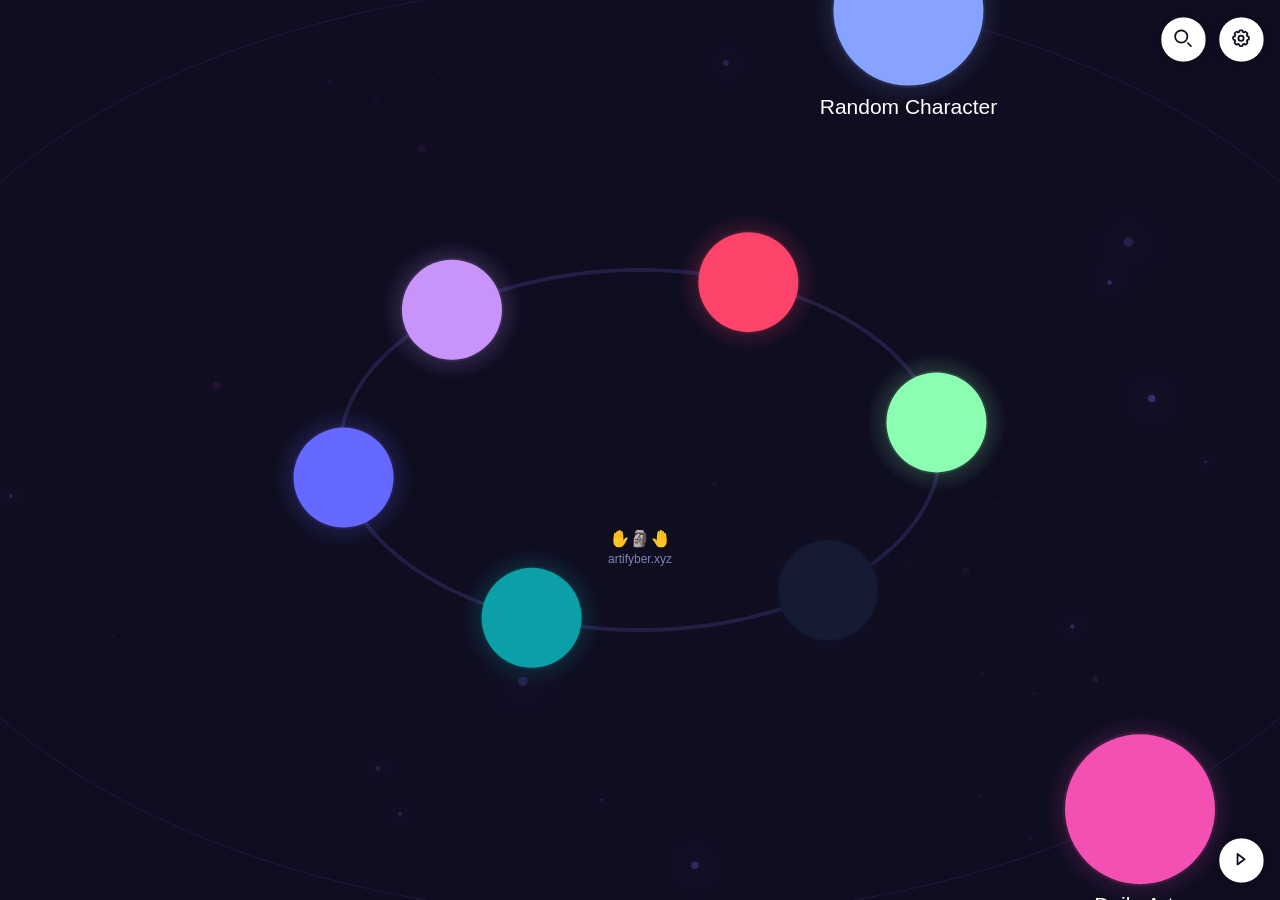
==== index.html @ ef2a04dd "Update to v1.2.1" ====
<!DOCTYPE html>

<html lang="en">

<head>
    <meta charset="UTF-8">
    <link rel="icon" type="image" href="icons/fav-icon.png">
    <link rel="manifest" href="manifest.webmanifest">
    <meta name="viewport" content="width=device-width, initial-scale=1, maximum-scale=1" id="vp">
    <meta name="theme-color" content="#C894F9">
    <meta property="og:type" content="website">
    <meta property="og:site_name" content="Fyberverse">
    <meta property="og:title" content="Fyberverse">
    <meta property="og:image" content="https://artifyber.xyz/images/temp3.png">
    <meta property="og:description" content="Welcome to the Fyberverse!">
    <meta property="og:url" content="https://blurplebun.github.io/">
    <link rel="stylesheet" href="style.css">
    <script src="https://cdn.lightwidget.com/widgets/lightwidget.js"></script>
    <title>Fyberverse</title>
</head>

<body>

    <!-- App -->
    <div class="app">
        <div id="loading" style="font-family: Main;">
            <img id="loadingLogo" class="logo" src="icons/loading.gif" draggable="false">
            <p style="margin-top: 190px">Loading Fyberverse...</p>
        </div>

        <!-- Main menu -->
        <canvas id="mainMenu"></canvas>

        <br>

        <!-- Content viewer -->
        <div id="contentView" class="content-view hidden">
            <div id="contentViewHeader" class="content-view-header">
                <div id="contentViewTitle" class="content-view-title"></div>
                <div id="contentViewSubtitle" class="content-view-subtitle"></div>
                <hr>
            </div>
            <div id="contentViewGrid" class="content-view-grid"></div>
        </div>

        <br>

        <!-- Detail viewer -->
        <div id="detailView" class="detail-view hidden">
            <div id="detailViewHeader" class="detail-view-header"></div>
            <div id="detailViewContent" class="detail-view-content"></div>
        </div>

        <br>

        <!-- Image preview overlay -->
        <div id="imageView" class="image-view hidden"></div>

        <br>

        <dialog id="searchBox"></dialog>

        <!-- Interface -->
        <div id="UIPanelTop" class="hidden">

            <!-- search button -->
            <button id="searchBtn" class="search-btn ui-btn visible" title="Search">
                <span>
                    <svg xmlns="http://www.w3.org/2000/svg" width="24" height="24" fill="none" viewBox="0 0 24 24">
                        <path stroke="currentColor" stroke-linecap="round" stroke-width="2"
                            d="m21 21-3.5-3.5M17 10a7 7 0 1 1-14 0 7 7 0 0 1 14 0Z" />
                    </svg>
                </span>
            </button>

            <!-- settings button -->
            <button id="settingsBtn" class="switch-btn ui-btn visible" title="Toggle between orbit and simple mode">
                <span>
                    <svg xmlns="http://www.w3.org/2000/svg" width="24" height="24" fill="none" viewBox="0 0 24 24">
                        <path stroke="currentColor" stroke-linecap="round" stroke-linejoin="round" stroke-width="2"
                            d="M21 13v-2a1 1 0 0 0-1-1h-.757l-.707-1.707.535-.536a1 1 0 0 0 0-1.414l-1.414-1.414a1 1 0 0 0-1.414 0l-.536.535L14 4.757V4a1 1 0 0 0-1-1h-2a1 1 0 0 0-1 1v.757l-1.707.707-.536-.535a1 1 0 0 0-1.414 0L4.929 6.343a1 1 0 0 0 0 1.414l.536.536L4.757 10H4a1 1 0 0 0-1 1v2a1 1 0 0 0 1 1h.757l.707 1.707-.535.536a1 1 0 0 0 0 1.414l1.414 1.414a1 1 0 0 0 1.414 0l.536-.535 1.707.707V20a1 1 0 0 0 1 1h2a1 1 0 0 0 1-1v-.757l1.707-.708.536.536a1 1 0 0 0 1.414 0l1.414-1.414a1 1 0 0 0 0-1.414l-.535-.536.707-1.707H20a1 1 0 0 0 1-1Z" />
                        <path stroke="currentColor" stroke-linecap="round" stroke-linejoin="round" stroke-width="2"
                            d="M12 15a3 3 0 1 0 0-6 3 3 0 0 0 0 6Z" />
                    </svg>
                </span>
            </button>

        </div>

        <div id="UIPanelBottom" class="hidden">

            <!-- play bgm button -->
            <button id="playBgmBtn" class="playBgm-btn ui-btn visible" title="Play Background Music">
                <span>
                    <svg xmlns="http://www.w3.org/2000/svg" width="24" height="24" fill="none" viewBox="0 0 24 24">
                        <path stroke="currentColor" stroke-linecap="round" stroke-linejoin="round" stroke-width="2"
                            d="M8 18V6l8 6-8 6Z" />
                    </svg>
                </span>
            </button>

            <!-- center camera button -->
            <button id="centerBtn" class="center-btn ui-btn ui-hide" title="Center">
                <span>
                    <svg xmlns="http://www.w3.org/2000/svg" width="24" height="24" fill="none" viewBox="0 0 24 24">
                        <path stroke="currentColor" stroke-linecap="round" stroke-linejoin="round" stroke-width="2"
                            d="M4 8h4V4m12 4h-4V4M4 16h4v4m12-4h-4v4" />
                    </svg>
                </span>
            </button>

            <!-- reroll button -->
            <button id="rerollBtn" class="reroll-btn ui-btn ui-hide" title="Reroll character">
                <span>
                    <svg xmlns="http://www.w3.org/2000/svg" width="24" height="24" fill="none" viewBox="0 0 24 24">
                        <path stroke="currentColor" stroke-linecap="round" stroke-linejoin="round" stroke-width="2"
                            d="M17.651 7.65a7.131 7.131 0 0 0-12.68 3.15M18.001 4v4h-4m-7.652 8.35a7.13 7.13 0 0 0 12.68-3.15M6 20v-4h4" />
                    </svg>
                </span>
            </button>

            <!-- download image button -->
            <button id="downloadImgBtn" class="download-img-btn ui-btn ui-hide" title="Download image">
                <span>
                    <svg class="w-6 h-6 text-gray-800 dark:text-white" aria-hidden="true"
                        xmlns="http://www.w3.org/2000/svg" width="24" height="24" fill="none" viewBox="0 0 24 24">
                        <path stroke="currentColor" stroke-linecap="round" stroke-linejoin="round" stroke-width="2"
                            d="M18 14v4.833A1.166 1.166 0 0 1 16.833 20H5.167A1.167 1.167 0 0 1 4 18.833V7.167A1.166 1.166 0 0 1 5.167 6h4.618m4.447-2H20v5.768m-7.889 2.121 7.778-7.778" />
                    </svg>
                </span>
            </button>

            <!-- back button -->
            <button id="backBtn" class="back-btn ui-btn ui-hide" title="Back">
                <svg viewBox="0 0 20 20" fill="none" stroke="currentColor">
                    <path stroke-width="3" stroke-linecap="round" stroke-linejoin="round" d="M15 18l-6-6 6-6" />
                </svg>
                <span></span>
            </button>

        </div>
    </div>

    <!-- neocities thumbnail -->
    <script>
        if (navigator.userAgent === "Screenjesus") {
            location.replace("/thumbnail-neo.html");
        }
    </script>

    <audio id="sfxClick" src="audios/sfxClick.wav" preload="auto"></audio>
    <audio id="sfxLink" src="audios/sfxLink.wav" preload="auto"></audio>
    <audio id="sfxPageClose" src="audios/sfxPageClose.wav" preload="auto"></audio>
    <audio id="sfxPageOpen" src="audios/sfxPageOpen.wav" preload="auto"></audio>
    <audio id="sfxSwap" src="audios/sfxSwap.wav" preload="auto"></audio>
    <audio id="sfxWarp" src="audios/sfxWarp.wav" preload="auto"></audio>
    <audio id="bgmFyberverse" src="audios/ost/fyberverse.mp3" preload="auto" loop="loop"></audio>
    <audio id="bgmDeltadim" src="audios/ost/deltadim.mp3" preload="auto" loop="loop"></audio>
    <audio id="bgmFloriverse" src="audios/ost/floriverse.mp3" preload="auto" loop="loop"></audio>
    <audio id="bgmDigirel" src="audios/ost/digirel.mp3" preload="auto" loop="loop"></audio>
    <audio id="bgmNansenz" src="audios/ost/nansenz.mp3" preload="auto" loop="loop"></audio>
    <audio id="bgmHizen" src="audios/ost/hizen.mp3" preload="auto" loop="loop"></audio>
    <audio id="bgmNadir" src="audios/ost/nadir.mp3" preload="auto" loop="loop"></audio>
    <script src="data.js"></script>
    <script src="emoji.js"></script>
    <script src="card-scripts.js"></script>
    <script src="card-detail-scripts.js"></script>
    <script src="splashtext.js"></script>
    <script src="ticker.js"></script>
    <script src="snapshots.js"></script>
    <script src="main.js"></script>
    <script src="canvas.js"></script>
</body>

</html>
---- style.css ----
/* --------------------------
    GLOBAL STYLES
    -------------------------- */

@font-face {
    font-family: 'Main';
    font-weight: 800;
    font-display: swap;
    src: url(fonts/Righteous-Regular.woff) format('woff');
}

:root {

    /* Main colors */
    --bg: #0f0d20;
    --bg-2: #0f0d20;
    --accentl: #b6bbf5;
    --accent: #4b5799;
    --accent2: #36306c;
    --accent3: #271533;
    --white: #fff;

    /* Base color palette */
    --color-0: #00000000;
    --color-1: #0BA0A7;
    --color-2: #6569FF;
    --color-3: #C894F9;
    --color-4: #FE446B;
    --color-5: #8AFFB1;
    --color-6: #151B33;
    --color-7: #FF725E;
    --color-8: #F450B3;
    --color-9: #6CC0FF;
    --color-10: #FFFFFF;
    --color-11: #ffcf70;
    --color-12: #86a3ff;
    --color-13: #9fe551;
    --color-14: #ff8d57;
    --color-15: #432cae;
    --color-16: #303c6c;
    --color-17: #6f7ab8;
    --color-18: #b6bbf5;
    --color-19: #7043a0;


    /* Layout variables */
    --menu-radius: 200px;
    --menu-orbit-offset-x: 0px;
    --menu-orbit-offset-y: 0px;
    --menu-orbit-scale-x: 1;
    --menu-orbit-scale-y: 0.6;
    --menu-stage-scale: 1;
    --menu-stage-rotation: 0deg;
    --menu-stage-scale-zoom: 1.5;
    --button-size: 100px;
    
    --card-scale: 0.825;
    --card-scale-mini: 0.6;
    --card-scale-banner: 0.5;
    --card-gap: 14px;
    --card-padding: 12px;
    --rounding: 0.5;
    --content-view-grid-max-columns: 6;
    --content-view-grid-cascade-transition-speed: 30ms;
    --layout-transition-speed: 300ms;
    --logo-glow: var(--white);
    --font-size: 16px;
    --glowfx-opacity: 0;

    /* Menu specific variables */
    --menu-button-sub: var(--white);
    --menu-button-sub-shadow: rgba(0, 0, 0, 0.6);
    --menu-button-color: #111;
    --menu-button-thumb-inset-shadow: rgba(0, 0, 0, 0.4);
    --menu-button-thumb-scale: 1;
    --menu-center-text-shadow: rgba(0, 0, 0, 0.5);

    /* Ring/orbit variables */
    --ring: var(--accent2);
    --ring-opacity: 0.5;
    --ring-rotation-duration: 60s;
    --ring-thickness: 1.2;
    --ring-pulse-speed: 3;
    /* --ring-inset-shadow: var(--ring); */

    /* Particle variables */
    --particle-emit-rate: 0;
    --particle-size: 4;
    --particle-opacity: 0.5;
    --particle-speed: 0.2;
    --particle-damping: 0.999;
    --particle-max-life: 120;
    --particle-spread: 0.5;

    /* Card variables */
    --card-bg: color-mix(in srgb, var(--accent2) 50%, transparent);
    --card-bg-2: color-mix(in srgb, var(--accent3) 50%, transparent);
    --card-bg-glow: var(--card-bg);
    --card-inset-shadow: color-mix(in srgb, var(--accent2) 50%, transparent);
    --card-text-bg: color-mix(in srgb, var(--bg) 70%, transparent);
    --card-excerpt-color: color-mix(in srgb, var(--accentl) 75%, transparent);
    --card-link-bg: color-mix(in srgb, var(--bg) 60%, transparent);
    --card-link-border: color-mix(in srgb, var(--accent) 75%, transparent);
    --card-link-text-bg: color-mix(in srgb, var(--card-bg) 75%, transparent);
    --card-noclick-border: color-mix(in srgb, var(--accent) 50%, transparent);
    --card-banner-hover: var(--accentl);
    --card-banner-hover-mix: 80%;

    /* Content view variables */
    --content-view-bg: color-mix(in srgb, var(--bg) 50%, transparent);
    --content-view-bg-2: color-mix(in srgb, var(--accent2) 15%, transparent);
    --content-view-sub-color: color-mix(in srgb, var(--accentl) 75%, transparent);
    --content-view-grid-bg-color-default: var(--bg);
    --content-view-grid-bg-color-2-default: var(--accent3);
    --content-view-grid-bg-color-opacity-default: 50;
    --content-view-grid-outline-color: color-mix(in srgb, var(--accent) 20%, transparent);

    /* Panel variables */
    --detail-view-content-bg: color-mix(in srgb, var(--accent2) 50%, transparent);
    --detail-view-content-bg-2: color-mix(in srgb, var(--accent3) 50%, transparent);
    --details-open-bg: color-mix(in srgb, var(--bg) 60%, transparent);
    --hr-color: color-mix(in srgb, var(--accent) 50%, transparent);
    --table-color: color-mix(in srgb, var(--accent) 50%, var(--accent2));
    --tab-color: color-mix(in srgb, var(--bg) 90%, var(--accent2));
    --tab-border-color: var(--accent2);

    /* Detail view variables */
    --detail-view-bg: color-mix(in srgb, var(--bg) 50%, transparent);
    --detail-view-bg-2: color-mix(in srgb, var(--accent) 20%, transparent);

    --text-color: var(--white);
    --text-second-color: color-mix(in srgb, var(--accentl) 75%, transparent);
    --text-third-color: color-mix(in srgb, var(--accentl) 75%, transparent);
    --detail-view-img-hover-shadow: rgba(0, 0, 0, 0.5);
    --detail-view-caption-color: var(--accentl);

    /* Button variables */
    --ui-btn-bg: var(--white);
    --ui-btn-color: var(--bg);
    --ui-btn-border: rgba(255, 255, 255, 0.06);
    --ui-btn-scale: 0.875;
    --ui-btn-scale-mini: 0.75;
    --hide-btn-border: var(--accent2);

    /* Form variables */
    --searchbox-bg: color-mix(in srgb, var(--accent3) 50%, transparent);
    --searchbox-shadow: rgba(0, 0, 0, 0.8);
    --searchbox-backdrop: color-mix(in srgb, var(--bg) 50%, transparent);
    --search-text-bg: color-mix(in srgb, var(--bg) 70%, transparent);
    --search-text-border: var(--accent2);
    --search-text-focus-border: var(--accent);
    --form-button-bg: var(--accent);
    --form-button-shadow: rgba(0, 0, 0, 0.3);
    --form-button-alt-bg: color-mix(in srgb, var(--accent2) 50%, transparent);

    /* Textarea variables */
    --textarea-bg: color-mix(in srgb, var(--bg) 70%, transparent);
    --textarea-border: var(--accent2);

    /* Keyboard layout variables */
    --keyboard-bg: color-mix(in srgb, var(--accent2) 30%, transparent);
    --keycap-bg: color-mix(in srgb, var(--accent2) 30%, var(--accent3));
    --keycap-border: var(--accent2);
    --keycap-hover-bg: color-mix(in srgb, var(--accent2) 60%, transparent);
    --keycap-active-shadow: rgba(0, 0, 0, 0.3);
    --keycap-active-inset-shadow: rgba(0, 0, 0, 0.2);

    /* Image preview variables */
    --img-preview-bg: color-mix(in srgb, var(--bg) 90%, transparent);
    --img-preview-shadow: rgba(0, 0, 0, 0.6);

    /* Lazy loading variables */
    --lazy-placeholder-bg: color-mix(in srgb, var(--accent2) 50%, transparent);

    /* Starfield variables */
    --star-bg: var(--accent2);
    --star-bg-2: var(--accent3);
    --star-bg-particle-size: none; /* none for default (3.5)*/
    --star-bg-particle-amount: none; /* none for default (screen-dependent)*/

    /* Splash text variables */
    --splash-text-shadow: var(--bg);
    --info-text-color: color-mix(in srgb, var(--accentl) 75%, transparent);

    /* Ticker variables */
    --ticker-bg: color-mix(in srgb, var(--bg) 70%, transparent);
    --ticker-color: var(--white);

    /* Copy link variables */
    --copy-link-stroke: var(--accentl);
    --copy-link-copied-stroke: var(--color-5);

    /* system variables (DO NOT EDIT) */
    --offset-main-menu-on-open: 0;
    --menu-stage-scale-reset: 0;
}

@media only screen and (orientation: portrait) {
    :root {
        --menu-radius: 150px;
        --menu-orbit-scale-x: 1;
        --menu-orbit-scale-y: 1;
    }
}

@font-face {
    font-family: 'Genotheta';
    font-weight: 800;
    font-display: swap;
    src: url(fonts/GENOTHETAEX.ttf) format('truetype');
}

@font-face {
    font-family: 'starstroke';
    font-weight: 800;
    font-display: swap;
    src: url(fonts/starstroke.ttf) format('truetype');
}

@font-face {
    font-family: 'nadirune';
    font-weight: 800;
    font-display: swap;
    src: url(fonts/NADIRUNE.ttf) format('truetype');
}

@font-face {
    font-family: 'zenpen';
    font-weight: 800;
    font-display: swap;
    src: url(fonts/zenpen.ttf) format('truetype');
}





/* --------------------------
    HTML
    -------------------------- */

* {
    box-sizing: border-box;
    /* outline: 1px solid red !important; */
}


html,
body {
    height: 100%;
    margin: 0;
    background: var(--bg);
    color: var(--white);
    font-family: 'Main', 'Ubuntu', verdana, sans-serif;
    font-size: var(--font-size);
}

.app {
    height: 100vh;
    display: flex;
    flex-direction: column;
    align-items: center;
    justify-content: center;
    position: relative;
    position: fixed;
    inset: 0;
    overflow: hidden;
    touch-action: none;
}

code {
    font-family: 'Courier New', Courier, monospace;
}

.center-text {
    text-align: center;
}

.white-text {
    color: var(--white)
}

/* Scrollbar */
::-webkit-scrollbar {
    width: 10px;
    height: 10px;
}

::-webkit-scrollbar-track {
    background: none;
}

::-webkit-scrollbar-thumb {
    background: var(--accent2);
    border-radius: 10px;
}

::-webkit-scrollbar-thumb:hover {
    background: var(--accent2);
}

hr {
    border: none;
    border-top: 3px solid var(--hr-color);
    margin: 12px 0;
    mix-blend-mode: screen;
}





/* --------------------------
    MAIN MENU
    -------------------------- */

/* logo and menu text */
.main-menu-center {
    position: absolute;
    left: 50%;
    top: 50%;
    pointer-events: none;
}

.logo {
    display: flex;
    flex-direction: column;
    position: absolute;
    left: 50%;
    top: 50%;
    transform: translate(-50%, -50%);
    z-index: 15;
    width: 200px;
    pointer-events: auto;
    transition: transform 0.1s ease-in-out;
    cursor: pointer;
}

.logo:hover {
    transform: translate(-50%, -50%) scale(1.05);
}

.logo-text {
    display: flex;
    flex-direction: column;
    position: absolute;
    left: 50%;
    top: 50%;
    width: 300px;
    color: var(--white);
    font-weight: 800;
    text-align: center;
    text-shadow: 0 2px 8px var(--menu-center-text-shadow);
    z-index: 15;
    font-family: 'Main', 'Ubuntu', verdana, sans-serif;
    transform: translate(-50%, calc(-50% + 110px));
    pointer-events: auto;
}

.logo-text * {
    animation: logoTextBobbing 3s ease-in-out infinite;
}

.logo-text .info {
    font-size: 12px;
    font-weight: 400;
    margin-top: 4px;
    color: var(--info-text-color);
    text-shadow: 0 1px 4px var(--menu-center-text-shadow);
    animation-delay: -2750ms;
}

@keyframes logoTextBobbing {

    0%,
    100% {
        translate: 0 0;
    }

    50% {
        translate: 0 -5px;
    }
}

/* loading indicator */
#loading {
    position: absolute;
    left: 50%;
    top: 50%;
    transform: translate(-50%, -50%);
}

/* main menu container */
#mainMenu,
#mainMenu * {
    .menu-item-title {
        position: absolute;
        top: calc(100% + 8px);
        left: 50%;
        transform: translateX(-50%) rotate(0deg);
        white-space: nowrap;
        font-size: 16px;
        color: var(--menu-button-sub);
        text-shadow: 0 2px 8px var(--menu-button-sub-shadow);
        font-family: 'Main', 'Ubuntu', verdana, sans-serif;
        pointer-events: none;
    }

    user-select: none;
    -webkit-user-select: none;
    -ms-user-select: none;
}

#mainMenu {
    opacity: 0;
    position: absolute;
    transition: filter var(--layout-transition-speed), transform 0.5s cubic-bezier(.2, .9, .2, 1), opacity 1000ms;
}

#mainMenuCopy {
    position: absolute;
    filter: blur(6rem) contrast(140%);
    z-index: 9;
    pointer-events: none;
    mix-blend-mode: screen;
    scale: 1.05;
    animation: glowFXFadeIn 1s normal forwards ease-in-out;
}

@keyframes glowFXFadeIn {
    0% {
        opacity: 0;
    }
    100% {
        opacity: 1;
    }
}

/* main menu rings */
.menu-ring {
    position: relative;
    width: 520px;
    height: 520px;
    display: flex;
    align-items: center;
    justify-content: center;
    z-index: 10;
    transition: filter 0.5s, transform 0.5s cubic-bezier(.2, .9, .2, 1), scale 1000ms;
    pointer-events: none;
}

.orbit-ring {
    position: absolute;
    left: 50%;
    top: 50%;
    border-radius: 50%;
    border: 3px solid var(--ring);
    box-shadow: 0 0 12px var(--ring-inset-shadow) inset;
    pointer-events: auto;
    z-index: -1;
    transform-origin: center center;
    transition:
        transform 0.5s cubic-bezier(.2, .9, .2, 1),
        opacity 0.6s ease;

    animation: ringPulse 2s ease-in-out infinite;
}

@keyframes ringPulse {

    0%,
    100% {
        opacity: 0.2;
    }

    50% {
        opacity: 0.6;
    }
}

/* individual orbiting menu buttons */
.menu-item {
    --size: var(--button-size);
    width: var(--size);
    height: var(--size);
    border-radius: 50%;
    position: absolute;
    display: flex;
    align-items: center;
    justify-content: center;
    cursor: pointer;
    box-shadow: 0 0px 24px color-mix(in srgb, var(--js-menu-item-glow, rgba(255, 255, 255, 0.75)) 50%, transparent);
    transition:
        transform 150ms,
        opacity 300ms,
        box-shadow 0.2s;

    user-select: none;
    font-weight: 700;
    color: var(--menu-button-color);
    margin: auto;
    border: 0px;
    z-index: 12;
    pointer-events: auto;
}

.menu-item:hover,
.menu-item.active {
    box-shadow: 0 0 50px var(--js-menu-item-glow, rgba(255, 255, 255, 0.75));
}

.menu-item-inner {
    width: 100%;
    height: 100%;
    display: flex;
    align-items: center;
    justify-content: flex-start;
    flex-direction: column;
}

.menu-item-thumb img {
    width: 100%;
    aspect-ratio: 1 / 1;
    border-radius: 50%;
    background-size: cover;
    background-position: center;
    background-repeat: no-repeat;
    scale: var(--menu-button-thumb-scale);
}





/* --------------------------
    CONTENT VIEW
    -------------------------- */

/* content view layout */
.content-view {
    position: absolute;
    inset: 0;
    display: flex;
    flex-direction: column;
    max-width: 100%;
    margin: 0;
    padding: 36px;
    gap: 0;
    z-index: 25;
    align-items: stretch;
    justify-content: flex-start;
    overflow-y: auto;
    overflow-x: hidden;
    overscroll-behavior: contain;
    background: linear-gradient(to bottom, var(--content-view-bg), var(--content-view-bg-2));
    box-shadow: 30px var(--content-view-bg);
    border: 4px solid var(--content-view-bg);

    transform: translateY(0%);
    opacity: 1;
    transition: opacity var(--layout-transition-speed) ease-in-out, box-shadow var(--layout-transition-speed) ease-in-out, transform var(--layout-transition-speed);
}

.content-view a {
    pointer-events: auto;
    position: relative;
    z-index: 50;
}

.content-view-grid {
    position: relative;
    display: flex;
    flex-wrap: wrap;
    justify-content: center;
    align-content: flex-start;
    gap: calc(var(--card-scale) * var(--card-gap));
    margin: 20px auto 80px auto;
    padding: calc(11px * var(--card-scale));
    flex: 0 0 auto;
    max-width: calc((250px * var(--card-scale) * var(--content-view-grid-max-columns, 3)) + (var(--card-gap) * (var(--content-view-grid-max-columns, 3) - 1)));
    border: 2px solid var(--content-view-grid-outline-color);
    background: linear-gradient(to bottom, var(--content-view-grid-bg-color), var(--content-view-grid-bg-color-2));
    border-radius: calc(20px * var(--rounding) * var(--card-scale));
    transition: scale calc(var(--layout-transition-speed) / 2) ease-out;
}

.content-view-grid.no-margin {
    margin: 0;
    max-width: 100%;
}

.content-view-header {
    gap: 12px;
    align-items: center
}

.content-view-title {
    font-size: 24px;
    font-weight: 700;
    margin-bottom: 8px;
}

.content-view-subtitle {
    color: var(--content-view-sub-color)
}

/* custom html inside content-view */
.content-view-html {
    padding: 12px;
    width: 100%;
    text-align: center;
}

.content-view-html h1,
.content-view-html h2,
.content-view-html h3,
.content-view-html h4,
.content-view-html h5,
.content-view-html h6,
.content-view-html code
{
    color: var(--text-color);
}

.content-view-html li {
    color: var(--text-third-color);
}

.content-view-html *,
.content-view-html {
    color: var(--text-second-color);
}

.content-view-html img {
    display: block;
    margin: 12px auto;
    max-width: 60%;
    max-height: 60%;
    border-radius: calc(10px * var(--rounding));
    cursor: zoom-in;
    transition: transform 0.3s ease, box-shadow 0.2s ease, opacity 0.4s ease-out;
}

.content-view-html img:hover {
    transform: scale(1.03);
}

/* cards */
.card {
    background: linear-gradient(to bottom, var(--card-bg), var(--card-bg-2));
    padding: calc(var(--card-padding) * var(--card-scale));
    border-radius: calc(10px * var(--card-scale) * var(--rounding));
    border-top: 2px solid var(--accent);
    cursor: pointer;
    width: calc(240px * var(--card-scale));
    height: calc(300px * var(--card-scale));
    margin: 0;
    display: flex;
    flex-direction: column;
    transition: transform 150ms, translate 450ms, scale 450ms, opacity 300ms, filter 100ms, background 100ms;
    justify-content: flex-start;
    align-items: center;
    text-align: center;
    overflow: hidden;
    position: relative;
    backdrop-filter: blur(2rem);
    box-shadow: inset 0 0 30px var(--card-inset-shadow);
    flex: 0 0 auto;
    user-select: none;
    isolation: isolate;
}

.card:hover {
    transform: scale(1.075);
}

.card .thumb {
    width: 100%;
    aspect-ratio: 1/1;
    flex-shrink: 0;
    background-size: cover;
    background-position: center;
    border-radius: calc(5px * var(--card-scale) * var(--rounding));
    margin: 0 auto calc(11px * var(--card-scale)) auto;
    display: block;
    object-fit: cover;
}

.card[data-is-menu] .thumb {
    animation: cardThumbOsc 2s ease-in-out infinite;
}

@keyframes cardThumbOsc {

    0%,
    100% {
        scale: 0.95;
    }

    50% {
        scale: 1.0;
    }
}

.card .thumb.card-thumb-flip {
    margin: calc(11px * var(--card-scale)) auto 0 auto;
}

.card .card-text {
    background: var(--card-text-bg);
    width: 100%;
    min-height: calc(50px * var(--card-scale));
    padding: calc(8px * var(--card-scale));
    border-radius: calc(5px * var(--card-scale) * var(--rounding));
    box-sizing: border-box;
    flex: 0 0 auto;
    max-height: calc(60px * var(--card-scale));
    overflow: hidden;
    display: flex;
    flex-direction: column;
    justify-content: center;
}

.card .card-text .card-text-title {
    display: block;
    font-size: calc(16px * var(--card-scale));
}

.card .card-text .card-text-excerpt {
    font-size: calc(12px * var(--card-scale));
    white-space: nowrap;
    overflow: hidden;
    text-overflow: ellipsis;
    color: var(--card-excerpt-color)
}

.card:not(:has(.thumb)) .card-text .card-text-excerpt {
    white-space: normal;
}

.card .card-text.full {
    flex: 1;
    max-height: none;
    padding: 1rem;
    display: flex;
    justify-content: center;
    text-align: center;
    align-items: center;
    flex-direction: column;
    align-content: center;
}

.card:has(.caption) {
    height: calc(340px * var(--card-scale));
}

.card .caption {
    margin: calc(6px * var(--card-scale)) auto;
    font-size: calc(20px * var(--card-scale));
    white-space: nowrap;
    overflow: hidden;
    text-overflow: ellipsis;
    transform: translateY(calc(-6px * var(--card-scale)))
}

.container:has(.card) {
    align-items: center;
}

/* special cards */
.card[data-is-menu] {
    background: transparent;
}

.card[data-url] {
    background: var(--card-link-bg);
    cursor: pointer;
    border: calc(4px * var(--card-scale)) solid var(--card-link-border);

    .card-text {
        background: var(--card-link-text-bg);
        mix-blend-mode: screen;
    }
}

.card[data-url]::after {
    content: url("data:image/svg+xml,%3Csvg fill='%23ffffff' width='20px' height='20px' viewBox='0 0 24 24' xmlns='http://www.w3.org/2000/svg'%3E%3Cpath d='M3.293,20.707a1,1,0,0,1,0-1.414L17.586,5H12a1,1,0,0,1,0-2h8a1,1,0,0,1,1,1v8a1,1,0,0,1-2,0V6.414L4.707,20.707a1,1,0,0,1-1.414,0Z'/%3E%3C/svg%3E%0A");
    position: absolute;
    top: calc(12px * var(--card-scale));
    right: calc(20px * var(--card-scale));
    font-size: calc(30px * var(--card-scale));
    opacity: 1;
    scale: calc(1.5 * var(--card-scale));
}

.card[data-is-unclickable="true"] {
    background: var(--card-link-bg);
    cursor: auto;
    border: calc(4px * var(--card-scale)) solid var(--card-noclick-border);
    user-select: auto;

    .card-text {
        background: transparent;
        max-height: 100%;
        /* flex-wrap: wrap; */

        .excerpt,
        small {
            white-space: normal;
            overflow: visible;
            text-overflow: clip;
        }
    }

    .thumb {
        user-select: none;
    }
}

.card[data-is-unclickable="true"] .card-text .excerpt,
.card.active .card-text .excerpt {
    white-space: normal;
    overflow: visible;
    text-overflow: clip;
    word-break: break-word;
    overflow-wrap: anywhere;
}

.card[data-is-unclickable="true"]:hover {
    transform: scale(1) !important;
}

.card[data-blank="true"] {
    justify-content: center;

    .thumb {
        aspect-ratio: 240/300;
    }
}

.card[data-is-banner="true"] {
    /* width: 100%; */
    width: calc(max(calc(var(--card-scale) * 450px), 100%) - (var(--card-scale) * var(--card-padding) * 2));
    height: calc(300px * var(--card-scale) * var(--card-padding));
    flex-direction: row;
    align-items: center;
    justify-content: flex-start;
    /* text-align: left; */
    overflow: hidden;

    .thumb {
        width: calc(300px * var(--card-scale) * var(--card-scale-banner));
        height: 100%;
        max-height: 100%;
        aspect-ratio: 1/1;
        flex-shrink: 0;
        margin: 0;
        border-radius: calc(5px * var(--card-scale) * var(--rounding));
        background-size: cover;
        background-position: center;
    }

    .card-text {
        width: 50%;
        height: 100%;
        /* padding-left: 24px; */
        /* background: transparent; */
        flex: 1;
        max-height: none;
    }
}

.card[data-is-semi-banner="true"] {
    width: calc(max(calc(var(--card-scale) * 450px), 50%) - (var(--card-scale) * var(--card-padding) * 1.5));
    height: auto;
    flex-direction: row;
    align-items: start;
    justify-content: flex-start;
    gap: calc(12px * var(--card-scale));
}

.card[data-is-semi-banner="true"] .thumb {
    height: auto;
    aspect-ratio: 1 / 1;
    margin: 0;
    flex-shrink: 0;
}

.card[data-is-semi-banner="true"] .card-text {
    flex: 1;
    height: 100%;
    max-height: none;
}

.card[data-is-banner="true"] .card-text .card-text-title {
    font-size: calc(52px * var(--card-scale-banner) * var(--card-scale));
    margin-bottom: calc(12px * var(--card-scale-banner) * var(--card-scale));
}

.card[data-is-banner="true"] .card-text .card-text-excerpt {
    font-size: calc(32px * var(--card-scale-banner) * var(--card-scale));
    white-space: normal;
}

.card[data-textonly="true"] .card-text .card-text-title {
    font-size: calc(26px * var(--card-scale));
    margin-bottom: calc(6px * var(--card-scale));
}

.card[data-textonly="true"] .card-text .card-text-excerpt {
    font-size: calc(16px * var(--card-scale));
    white-space: normal;
}

.card[data-is-banner="true"]:hover {
    transform: scale(1);
    background-color: color-mix(in srgb, var(--card-bg) var(--card-banner-hover-mix), var(--card-banner-hover));
}

.card[data-is-banner="true"][data-is-unclickable="true"]:hover {
    background: var(--card-link-bg) !important;
}

/* card separators */
.card-separator {
    width: 100%;
    pointer-events: none;
    margin: calc(32px * var(--card-scale)) auto calc(12px * var(--card-scale)) auto;
    padding: 0 calc(12px * var(--card-scale));
}

.card-separator .stype-space {
    height: calc(12px * var(--card-scale));
}

.card-separator-title {
    font-size: 18px;
}

.card-separator-subtitle {
    font-size: 14px;
    color: var(--card-excerpt-color);
}

/* glow effect !! */
@supports selector(::before) {
    .content-view-grid::before {
        content: "";
        position: absolute;
        z-index: -1;
        top: 10px;
        left: 10px;
        right: -15px;
        bottom: -10px;
        border-right: 2px solid var(--content-view-grid-outline-color);
        border-radius: calc(20px * var(--rounding) * var(--card-scale));
    }

    .card::before {
        content: "";
        position: absolute;
        z-index: 1;
        top: -10%;
        left: 0%;
        right: 0%;
        bottom: 60%;
        background: linear-gradient(
            to bottom,
            var(--card-bg-glow),
            transparent
        );
        mix-blend-mode: screen;
        pointer-events: none;
    }

    .card[data-is-menu]::before {
        content: "";
        background: linear-gradient(
            to top,
            var(--js-card-glow-color),
            transparent
        );
        top: 30%;
        left: 0%;
        right: 0%;
        bottom: -10%;
        opacity: 0.75;
    }

    .card[data-is-banner][data-is-menu]::before {
        opacity: 0.3;
    }
}





/* --------------------------
    DETAIL VIEW
    -------------------------- */

/* detail view layout */
.detail-view {
    height: 100vh;
    position: fixed;
    inset: 0;
    display: flex;
    align-items: stretch;
    justify-content: center;
    max-width: 100%;
    margin: 0;
    padding: 60px 30px;
    overflow-y: auto;
    overflow-x: hidden;
    z-index: 25;
    background: linear-gradient(to bottom, var(--detail-view-bg), var(--detail-view-bg-2));

    transform: translateY(0%);
    opacity: 1;
    transition: opacity var(--layout-transition-speed) ease-in-out, box-shadow var(--layout-transition-speed) ease-in-out, transform var(--layout-transition-speed);
}

/* detail view header */
.detail-view-header {
    min-width: 140px;
    max-width: 200px;
    width: 15%;
    transition: transform 400ms, opacity 300ms;
    --card-scale: 0.875;
}

/* selected card -> active and put on .detail-view-header */
.card.active {
    transform: translateX(-6px);
    box-shadow: 0 10px 30px rgba(0, 0, 0, 0.6);
    height: 100%;
    width: 100%;
    cursor: auto;
    user-select: auto;
    justify-content: flex-start;

    .thumb {
        aspect-ratio: 1/1;
        user-select: none;
    }

    .card-text {
        flex: none;
    }
}

.card.active .card-text {
    max-height: 100%;
}

.card.active .card-text .card-text-title {
    font-size: 16px;
}

.card.active .card-text .card-text-excerpt {
    font-size: 12px;
    white-space: normal;
}

.card.active .thumb {
    width: 100%;
}

/* detail view content and formatting */
.detail-view-content {
    flex: 1;
    background: var(--detail-view-content-bg);
    background: linear-gradient(to bottom, var(--detail-view-content-bg-2), var(--detail-view-content-bg));
    border-radius: calc(10px * var(--rounding));
    padding: 16px;
    max-width: 1100px;
    /* min-height: 220px; */
    overflow: auto;
    backdrop-filter: blur(2rem);
    transition: transform 150ms, translate 450ms;
}

.detail-section {
    transition: transform 400ms, opacity 300ms;
}

.detail-view-content h1,
.detail-view-content h2,
.detail-view-content h3,
.detail-view-content h4,
.detail-view-content h5,
.detail-view-content h6,
.detail-view-content code
{
    color: var(--text-color);
}

.detail-view-content li {
    color: var(--text-third-color);
}

.detail-view-content *,
.detail-view-content {
    color: var(--text-second-color);
}

a,
a:link,
a:visited,
a:hover,
a:active {
    color: var(--white);
    opacity: 1;
    text-decoration: underline;
    transition: color 0.2s, opacity 0.2s;
    z-index: 999;
}

a[data-open-card] {
    cursor: pointer;
    text-decoration: underline;
}

.card-parent-link {
    font-size: 16px;
}

.detail-view-content .detail-section,
.detail-view-content .detail-section small,
.detail-view-content .detail-section small a,
.detail-view-content .detail-section details,
.detail-section .character-info .character-detail {
    color: var(--text-second-color);
}

.detail-view-content img {
    display: block;
    margin: auto;
    max-width: min(100%, 500px);
    max-height: 60%;
    border-radius: calc(10px * var(--rounding));
    cursor: zoom-in;
    transition: transform 0.3s ease, box-shadow 0.2s ease, opacity 0.4s ease-out;
}

.detail-view-content img.thumb {
    cursor: pointer;
}

.detail-view-content img:hover {
    transform: scale(1.03);
}

.character-info {
    display: flex;
    gap: 12px;
    margin: 16px 0;
    max-width: 100%;
}

/* .character-info:has(> :last-child:nth-child(1)) {
    justify-content: center;
} */

.character-info .character-detail {
    flex-basis: 70%;
}

.character-info table {
    width: max(30%, 20px);
    /* flex-basis: 30%; */
    border-collapse: collapse;
    align-self: flex-start;
    font-size: calc(var(--font-size) - 2px);
}

.character-info td {
    padding: 8px 12px;
    border: 2px solid var(--table-color);
}

.character-info td:nth-child(1):not([colspan]) {
    /* max-width: 60px; */
    color: var(--text-color);
}

.character-info td:nth-child(2) {
    color: var(--text-second-color);
}

.character-info td[colspan="2"] {
    text-align: center;
    border: 2px solid var(--table-color);
    color: var(--text-second-color);
}

/* horizontally-scrollable container */
.container {
    margin: 16px auto;
    display: flex;
    flex-wrap: nowrap;
    overflow-x: auto;
    overflow-y: hidden;
    gap: 1%;
    padding: 12px 16px;
    scroll-behavior: smooth;
    max-width: 100%;
    box-sizing: border-box;
    justify-content: center;
}

.container:has(> :nth-child(4)) {
    justify-content: flex-start;
}

.container img {
    flex: 0 0 auto;
    max-width: 30%;
    margin: auto 0;
    height: auto;
    border-radius: calc(10px * var(--rounding));
    object-fit: cover;
    user-select: none;
    pointer-events: auto;
    transition: transform 0.3s ease, opacity 0.4s ease;
}

.container.grid {
    display: block;
    column-width: 220px;
    column-gap: 10px;
    column-count: 1;
    overflow-x: auto;
    max-width: 60%;
}

.container.grid:has(> :nth-child(2)) {
    column-count: 2;
    max-width: 60%;
}

.container.grid:has(> :nth-child(5)) {
    column-count: 3;
    max-width: 80%;
}

.container.grid img {
    width: 100%;
    max-width: 100%;
    display: block;
    margin-bottom: 10px;
    object-fit: cover;
    break-inside: avoid;
}

/* internal cards */
.card.internal {
    margin: var(--card-gap) auto;
}

.card.internal.active {
    margin: auto;
}

.card.internal .card-text .card-text-title,
.card.internal .caption {
    color: var(--text-color);
}

.card.internal img {
    max-width: 100%;
    max-height: 100%;
    transform: scale(1);
}

.card.internal[data-is-banner="true"] {
    align-items: stretch;

    .card-text {
        height: auto;
    }
}

.card.internal[data-is-banner="true"]:has(.caption) {
    padding-top: calc(52px * var(--card-scale));
    
    .caption {
        position: absolute;
        z-index: 1;
        top: calc(10px * var(--card-scale));
        left: 0%;
        right: 0%;
    }
}

.container:has(.card.internal) {
    flex-wrap: wrap;
    justify-content: center;
    gap: 10px;
}

.container .card.internal {
    --card-scale: 0.9;
    flex: 0 0 auto;
    margin: auto 0;
    border-radius: calc(10px * var(--rounding));
    object-fit: cover;
    user-select: none;
    pointer-events: auto;
    transition: transform 0.2s ease;
}

/* instacard */
#instaCard iframe {
    width: 100%;
    height: 500px;
    border-radius: calc(20px * var(--rounding));
    font-family: 'Main', 'Ubuntu', verdana, sans-serif;
}

/* emojis */
.emoji {
    display: inline-block !important;
    width: 1.2em;
    border-radius: 0 !important;
}


/* preview mode 
.detail-view.preview-mode img {
    cursor: auto;
}
    */





/* --------------------------
    IMAGES
    -------------------------- */

/* image previewer layout */
.image-view {
    height: 100vh;
    position: fixed;
    inset: 0;
    background: var(--img-preview-bg);
    backdrop-filter: blur(4px);
    display: flex;
    align-items: center;
    justify-content: center;
    flex-direction: column;
    z-index: 99;

    opacity: 1;
    transition: opacity calc(var(--layout-transition-speed) / 2) ease-in-out;
}

.image-view img {
    max-width: 95%;
    max-height: 95%;
    border-radius: calc(5px * var(--rounding));
    box-shadow: 0 0 30px var(--img-preview-shadow);
    cursor: zoom-out;
    transition: transform 0.3s ease, opacity calc(var(--layout-transition-speed) * 1.5) ease-in-out, scale var(--layout-transition-speed) ease-in-out;
}

.image-view img[data-hasCaption="true"] {
    max-width: 80%;
    max-height: 80%;
}

.image-view img:hover {
    transform: scale(1.01);
}

/* lazy images */
img[data-src] {
    display: block;
    aspect-ratio: 4 / 5;
    width: 90%;
    object-fit: cover;
    background-color: var(--bg);
    opacity: 0.5;
}

img {
    transition: opacity 0.4s ease;
}






/* --------------------------
    Interactives
    -------------------------- */

/* searchbox */
#searchBox {
    border: none;
    border-radius: calc(20px * var(--rounding));
    padding: 0;
    background: var(--searchbox-bg);
    box-shadow: 0 0 40px var(--searchbox-shadow);
    backdrop-filter: blur(15px);
    color: var(--white);
    width: min(90%, 420px);
    max-width: 420px;
    animation: fadeInDialog 0.2s ease-out;
    transition: transform 0.3s ease, opacity 0.3s ease;
}

#searchBox[open] {
    opacity: 1;
    transform: scale(1);
}

#searchBox::backdrop {
    background: var(--searchbox-backdrop);
}

#searchForm {
    display: flex;
    flex-direction: column;
    padding: 24px;
    gap: 16px;
    text-align: center;
}

#searchForm h2 {
    font-size: 1.5rem;
    font-weight: 800;
    color: var(--accentl);
    margin-bottom: 4px;
}

#searchText, input {
    background: var(--search-text-bg);
    border: 2px solid var(--search-text-border);
    border-radius: calc(12px * var(--rounding));
    padding: 10px 14px;
    font-size: 1rem;
    color: var(--white);
    outline: none;
    transition: border-color 0.2s, box-shadow 0.2s;
}

#searchText:focus, input:focus {
    border-color: var(--search-text-focus-border);
}

/* Buttons */
.form-buttons {
    display: flex;
    justify-content: center;
    gap: 12px;
    margin-top: 8px;
}

#searchForm button,
button {
    background: var(--form-button-bg);
    color: var(--white);
    border: none;
    border-radius: 999px;
    padding: 8px 16px;
    font-size: 1rem;
    font-family: 'Main', 'Ubuntu', verdana, sans-serif;
    cursor: pointer;
    transition: background 0.3s, transform 0.2s;
    box-shadow: 0 0 12px var(--form-button-shadow);
}

small.detail-view-tabs {
    display: flex;
    position: sticky;
    z-index: 99;
    top: 0;
    flex-wrap: nowrap;
    background: var(--tab-color);
    border-radius: 999px;
    padding: 8px 16px;
    overflow-x: auto;
    border: 2px solid var(--tab-border-color);

    &::-webkit-scrollbar {
        width: 3px;
        height: 3px;
    }
}

button.tab {
    background: transparent;
    box-shadow: none;
    font-size: 1rem;
    padding: 0 12px;
    color: var(--text-second-color);
}

button.tab.active {
    color: var(--white);
}

.card button {
    margin: 4px;
    font-size: calc(1rem * var(--card-scale));
    padding: calc(8px * var(--card-scale)) calc(16px * var(--card-scale));
}

#searchForm button:hover {
    background: var(--accent);
    transform: translateY(-2px);
}

.detail-view-content button button:hover,
.card button:hover {
    transform: scale(1.05);
}

#searchForm button[type="button"] {
    background: var(--form-button-alt-bg);
}

@keyframes fadeInDialog {
    from {
        opacity: 0;
        transform: scale(0.9);
    }

    to {
        opacity: 1;
        transform: scale(1);
    }
}

/* text area */
textarea {
    width: 100%;
    min-height: 100px;
    background: var(--textarea-bg);
    border: 2px solid var(--textarea-border);
    border-radius: calc(12px * var(--rounding));
    padding: 10px 14px;
    font-size: 1rem;
    color: var(--white);
    outline: none;
    transition: border-color 0.2s, box-shadow 0.2s;
    font-family: Main, Ubuntu, verdana, sans-serif;
    resize: vertical;
}

/* keyboard layout */
.keyboardLayout {
    display: flex;
    flex-wrap: wrap;
    place-content: flex-start center;
    gap: 5px;
    margin-top: 10px;
    padding: 12px;
    background: var(--keyboard-bg);
    border-radius: calc(12px * var(--rounding));
    backdrop-filter: blur(1rem);
    max-width: 700px;
    margin-left: auto;
    margin-right: auto;
}

.keycap {
    background: var(--keycap-bg);
    border: 2px solid var(--keycap-border);
    border-radius: calc(10% * var(--rounding));
    color: var(--white);
    padding: 12px 8px;
    cursor: pointer;
    transition: 0.2s;
    display: flex;
    align-items: center;
    justify-content: center;
    min-height: 50px;
    min-width: 35px;
    user-select: none;
}

.keycap:hover {
    background: var(--keycap-hover-bg);
    transform: translateY(2px);
}

.keycap:active {
    transform: translateY(5px);
    box-shadow: 0 2px 4px var(--keycap-active-shadow), inset 0 2px 4px var(--keycap-active-inset-shadow);
}

.genotheta {
    font-family: Genotheta, Main, Ubuntu, verdana, sans-serif;
    font-size: 2rem;
}

textarea#genothetaOutput,
textarea#genothetaOutputEx {
    font-family: Genotheta, Main, Ubuntu, verdana, sans-serif;
    font-size: 2rem;
}

.starstroke {
    font-family: starstroke, Main, Ubuntu, verdana, sans-serif;
    font-size: 2rem;
}

textarea#starstrokeOutput {
    font-family: starstroke, Main, Ubuntu, verdana, sans-serif;
    font-size: 1.5rem;
}

.nadirune {
    font-family: nadirune, Main, Ubuntu, verdana, sans-serif;
    font-size: 2rem;
}

textarea#nadiruneOutput {
    font-family: nadirune, Main, Ubuntu, verdana, sans-serif;
    font-size: 1.5rem;
}

.zenpen {
    font-family: zenpen, Main, Ubuntu, verdana, sans-serif;
    font-size: 2rem;
}

textarea#zenpenOutput {
    font-family: zenpen, Main, Ubuntu, verdana, sans-serif;
    font-size: 1.5rem;
}

/* copy link button */
.copy-link {
    display: inline-flex;
    align-items: center;
    justify-content: center;
    width: 25px;
    height: 25px;
    margin-left: 8px;
    opacity: 0.7;
    cursor: pointer;
    transition: opacity 0.2s;
    scale: 2;
    background-color: var(--card-text-bg);
    border-radius: 50%;
}

.copy-link:hover {
    opacity: 1;
}

.copy-link svg {
    width: 16px;
    height: 16px;
    stroke: var(--copy-link-stroke);
    stroke-width: 1.5;
    transition: stroke 0.3s ease, transform 0.2s ease, stroke-width 0.2s ease;
}

.copy-link.copied svg {
    stroke: var(--copy-link-copied-stroke);
    stroke-width: 2.5;
    transform: scale(1.2);
}

.copy-link-active-card-wrapper {
    margin-top: auto;
    margin-bottom: 60px;
    position: relative;
}

.copy-link-active-card-wrapper::before {
    content: "Share";
    color: var(--card-excerpt-color);
    position: absolute;
    z-index: -1;
    top: 40px;
    bottom: 0px;
    left: 0px;
    right: 0px;
}





/* --------------------------
    INTERFACE
    -------------------------- */

/* individual ui buttons */
.ui-btn {
    background: var(--ui-btn-bg);
    color: var(--ui-btn-color);
    padding: calc(12px * var(--ui-btn-scale)) calc(14px * var(--ui-btn-scale));
    border-radius: 999px;
    min-height: calc(40px * var(--ui-btn-scale));
    border: calc(1px * var(--ui-btn-scale)) solid var(--ui-btn-border);
    cursor: pointer;
    z-index: 80;
    display: flex;
    align-items: center;
    gap: calc(8px * var(--ui-btn-scale));
    pointer-events: auto;
    transition: opacity 300ms, transform 100ms;
    font-family: 'Main', 'Ubuntu', verdana, sans-serif;
    transform: scale(var(--ui-btn-scale));
}

.ui-btn:hover {
    transform: scale(calc(var(--ui-btn-scale) + 0.1));
}

.ui-btn:active {
    transform: scale(calc(var(--ui-btn-scale) - 0.05));
}

/*
.ui-btn span {
    font-size: calc(14px * var(--ui-btn-scale));
}
    */

.back-btn svg {
    width: calc(13px * var(--ui-btn-scale));
}

/* ui panels */
#UIPanelBottom,
#UIPanelTop {
    z-index: 100;
    display: flex;
    flex-direction: row;
    justify-content: flex-end;
    gap: calc(8px * var(--ui-btn-scale));
    align-items: center;
    padding: calc(16px * var(--ui-btn-scale));
    position: fixed;
    bottom: 0px;
    width: 100%;
    overflow: hidden;
    pointer-events: none;
    white-space: nowrap;
}

#UIPanelTop {
    bottom: auto;
    top: 0px;
}

#UIPanelBottom *[id],
#UIPanelTop *[id] {
    padding: calc(12px * var(--ui-btn-scale)) calc(14px * var(--ui-btn-scale));
    display: block;
    cursor: pointer;
    opacity: 1;
    visibility: visible;
    max-height: none;
    position: static;
    pointer-events: auto;
}

#UIPanelBottom *[id].hidden,
#UIPanelTop *[id].hidden {
    opacity: 0;
    visibility: hidden;
    max-height: 0;
    position: fixed;
    pointer-events: none;
}





/* --------------------------
    LAYOUT VISIBILITY
    -------------------------- */

.no-transition {
    transition: none;
}

.no-transition-at-all * {
    transition: none !important;
}

.hidden {
    opacity: 0;
    transform: translateY(100%);
    pointer-events: none;
}

.remove {
    display: none;
}

.image-view.hidden {
    transform: none;
}

.ui-hide {
    opacity: 0 !important;
    pointer-events: none !important;
    display: none !important;
}





/* --------------------------
    Stars
    -------------------------- */

#starfield {
    position: absolute;
    inset: 0;
    overflow: hidden;
    transition: filter var(--layout-transition-speed);
}

.star-layer {
    position: absolute;
    inset: 0;
}

.star {
    position: absolute;
    background: var(--star-bg);
    animation: twinkle 5s infinite ease-in-out;
    rotate: 45deg;
    border-radius: 25%;
    box-shadow: 0 0 5px var(--star-bg);
}


@keyframes twinkle {

    0%,
    100% {
        opacity: 0.2;
    }

    50% {
        opacity: 1;
    }
}





/* --------------------------
    Ticker
    -------------------------- */

.ticker-bar {
    position: relative;
    overflow: hidden;
    width: 100%;
    height: 2em;
    background: var(--ticker-bg);
    color: var(--ticker-color);
    font-size: 1.1em;
    white-space: nowrap;
    display: flex;
    align-items: center;
    padding-left: 0.5em;
    box-sizing: border-box;
}

.ticker-text {
    position: absolute;
    white-space: nowrap;
    will-change: transform;
    animation-timing-function: linear;
}



/* --------------------------
    Snapshots
    -------------------------- */

#snapshotViewer {
    position: relative;
    display: flex;
    flex-wrap: wrap;
    justify-content: center;
    align-content: flex-start;
    gap: 0;
    flex: 0 0 auto;
}

.snapshot {
    display: flex;
    flex-direction: column;
    justify-content: space-between;
    min-width: 250px;
    width: 250px;
    padding: 12px;
    margin: 4px;
    background-color: color-mix(in srgb, var(--detail-view-content-bg) 70%, transparent);
    border-radius: calc(var(--rounding) * 24px);
    transition: transform 150ms;
}

.snapshot:hover {
    transform: scale(1.025);
}

.snapshot-header {
    display: flex;
    align-items: center;
    height: 40px;
    gap: 6px;
}

.snapshot-header-number {
    color: var(--text-color);
    display: flex;
    align-items: center;
    font-size: 1.5rem;
    background: color-mix(in srgb, var(--accent2) 50%, transparent);
    padding: 8px;
    border-radius: calc(var(--rounding) * 12px);

    small {
        scale: 0.85;
    }
}

.snapshot-header-title {
    color: var(--text-color);
    text-align: start;
    white-space: nowrap;
    overflow: hidden;
    text-overflow: ellipsis;
    z-index: 5;
    padding: 8px;
    min-width: 0;
    flex: 1;
}

.snapshot-header {
    position: relative;
}

.snapshot-header-title {
    position: relative;
}

.snapshot-header-title:hover {
    position: absolute;
    left: 0;
    right: 0;
    top: -8%;
    white-space: normal;
    overflow: visible;
    background: var(--accent2);
    z-index: 10;
    min-height: 48px;
    display: flex;
    align-items: center;
    padding: 8px;
    border-radius: calc(var(--rounding) * 12px);
}

.content-view-html img.snapshot-img {
    max-width: 100%;
    max-height: 100%;
    margin: 12px 0;
    width: 100%;
    aspect-ratio: 4/5;
    flex-shrink: 0;
    background-size: cover;
    background-position: center;
    border-radius: calc(5px * var(--card-scale) * var(--rounding));
    display: block;
    object-fit: cover;
}

.content-view-html img.snapshot-img:hover {
    transform: scale(1);
}

.snapshot-footer {
    font-size: 0.75rem;
    color: var(--content-view-sub-color);
    z-index: -1;
}

.snapshot.loadMore {
    width: 200px;
    height: 200px;
    justify-content: center;
    font-size: 1.5rem;
    cursor: pointer;
    background: var(--detail-view-content-bg);
}

.snapshot.local {
    display: none;
}





/* --------------------------
    Blur
    -------------------------- */

.blur {
    filter: blur(1rem)
}





/* --------------------------
    Responsive layout
    -------------------------- */

/* ultrawide screens */
@media (min-width:2360px) {
    :root {
        --offset-main-menu-on-open: -25vw;
        --content-view-bg: color-mix(in srgb, color-mix(in srgb, var(--accent3) 50%, var(--bg)) 90%, transparent);
        --detail-view-bg: color-mix(in srgb, color-mix(in srgb, var(--accent3) 50%, var(--bg)) 90%, transparent);
    }

    /*
    .content-view,
    .detail-view {
        max-width: 50%;
        margin: 0 0 0 50%;
    }
        */
}

/* small screens */
@media (max-width:700px) {
    :root {
        --menu-stage-scale: 0.75;
        --card-scale: var(--card-scale-mini);
        --ui-btn-scale: var(--ui-btn-scale-mini);
        --card-gap: 10px;
        --phone-mode: 1;
    }

    .content-view {
        padding-left: 15px;
        padding-right: 15px;
    }

    .content-view-grid {
        margin-left: -15px;
        margin-right: -15px;
    }

    .detail-view-header {
        width: 100%;
        max-width: 95%;
        margin: 12px;
        margin-top: -50px;
    }

    .detail-view-content {
        width: 100%;
        /* min-height: 320px; */
        margin-bottom: 60px;
    }

    .detail-view {
        display: flex;
        flex-direction: column;
        padding-top: 72px;
        padding-bottom: 10px;
        padding-left: 10px;
        padding-right: 10px;
        align-items: center;

        img {
            max-width: 100%;
            border-radius: calc(10px * var(--rounding));
            padding: 0px;
        }
    }

    .detail-view-content img:not([class]) {
        max-width: 80%;
        max-height: 80%;
    }

    .detail-view-content .container {
        gap: 2%;
    }

    .detail-view-content .container img:not([class]) {
        max-width: 35%;
    }

    .character-info {
        flex-direction: column-reverse;
    }

    .character-info table {
        width: max(50%, 300px);
        flex-basis: auto;
        margin: auto;
    }

    .container.grid img:not([class]) {
        max-width: 100%;
    }

    .container .card.internal {
        --card-scale: 0.55;
    }

    small.detail-view-tabs {
        padding: 6px 1px;
    }

    button.tab {
        font-size: 0.8rem;
        padding: 0 10px;
    }

    .card.active {
        width: 100% !important;
        height: auto;
        flex-direction: row;
        align-items: center;
        justify-content: flex-start;
        text-align: left;
        padding: 12px;
    }

    .card.active .thumb {
        width: 20%;
        height: auto;
        aspect-ratio: 1 / 1;
        margin: 0;
        flex-shrink: 0;
    }

    .card.active .card-text {
        width: 50%;
        padding-left: 12px;
        background: transparent;
        flex: 1;
        text-align: left;
        max-height: none;
    }

    .card.active .card-text strong {
        font-size: 20px;
    }

    .card.active .card-text .excerpt {
        font-size: 14px;
        white-space: normal;
    }

    .copy-link-active-card-wrapper {
        margin-top: 0;
        margin-bottom: 0;
        margin-left: auto;
        margin-right: 25px;
    }

    @supports selector(::before) {
        .copy-link-active-card-wrapper::before {
            content: '';
        }
    }

    .snapshot {
        min-width: 200px;
        width: 200px;
    }
}

/* --------------------------
    404 page
    -------------------------- */

.notFound {
    animation: shakeV 5s ease-in-out infinite;
}

@keyframes shakeV {

    0%,
    100% {
        transform: translateY(0);
    }

    25%,
    75% {
        transform: translateY(-5px);
    }

    50% {
        transform: translateY(5px);
    }
}
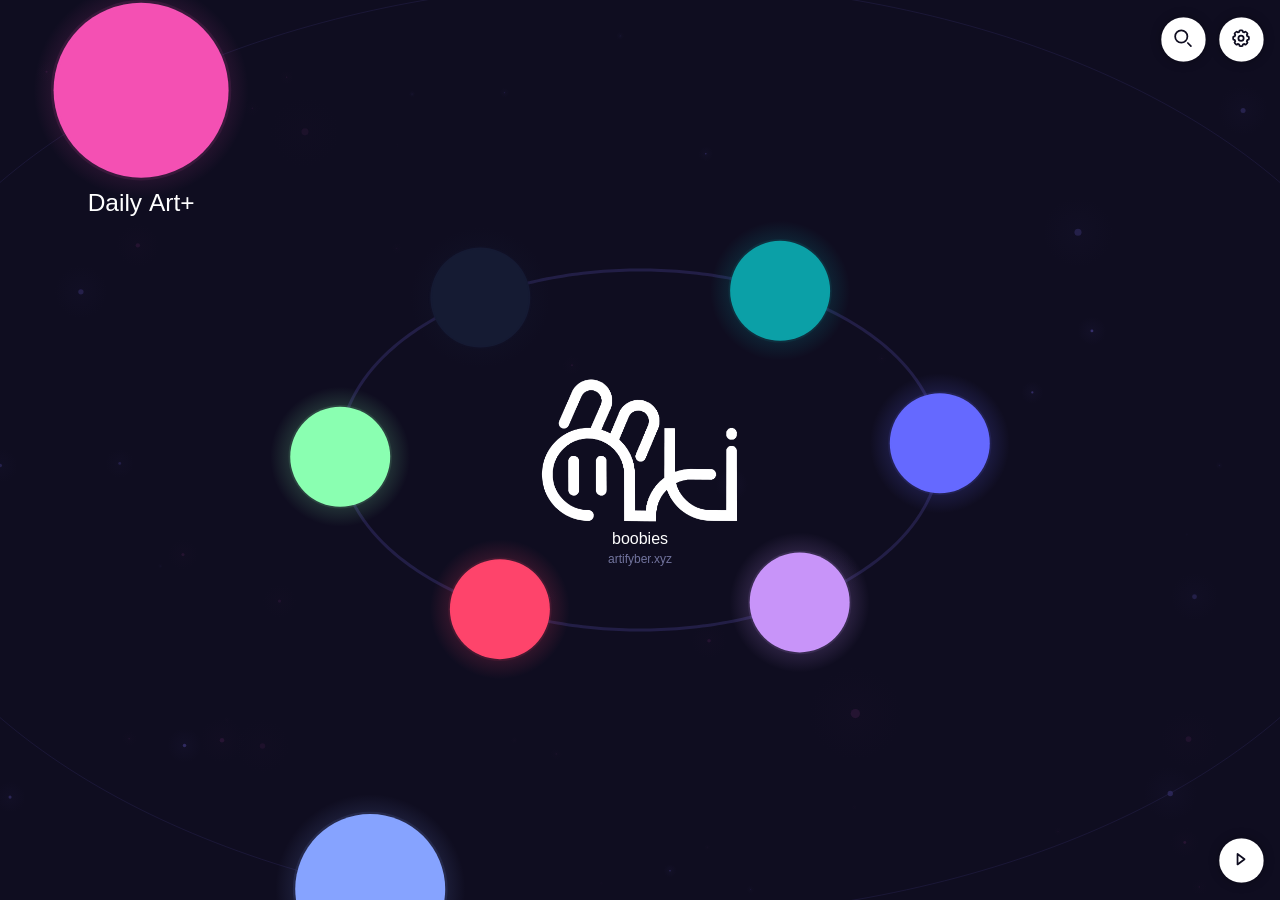
==== commit 83c0f977: "Update to v1.2.1.1" ====
--- a/index.html
+++ b/index.html
@@ -15,6 +15,8 @@
     <meta property="og:description" content="Welcome to the Fyberverse!">
     <meta property="og:url" content="https://blurplebun.github.io/">
     <link rel="stylesheet" href="style.css">
+    <link rel="preload" as="image" href="icons/loading.gif">
+    <link rel="preload" as="image" href="images/menu-logo.png">
     <script src="https://cdn.lightwidget.com/widgets/lightwidget.js"></script>
     <title>Fyberverse</title>
 </head>
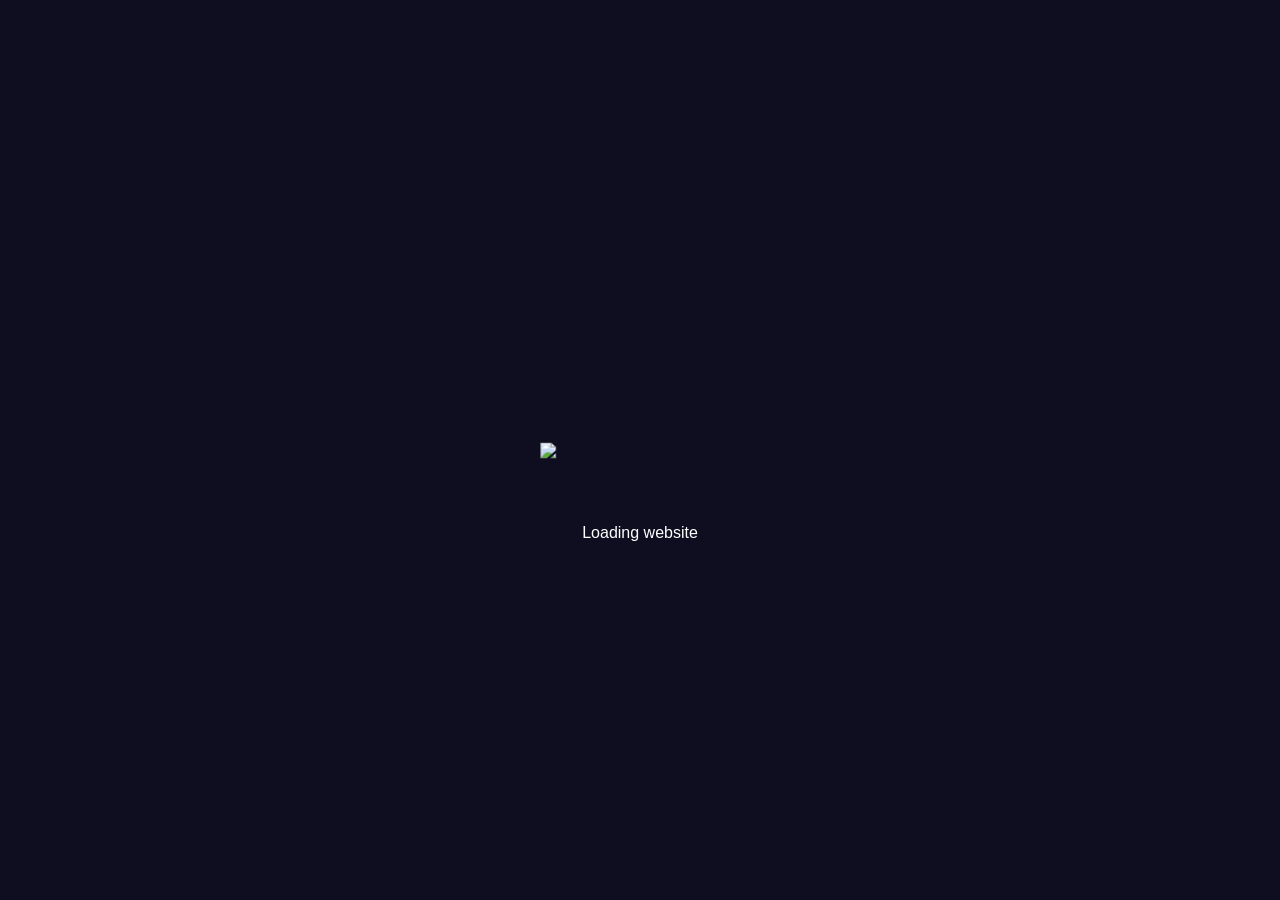
==== commit e182e308: "Merge branch 'main' into artifyber.xyz" ====
--- a/index.html
+++ b/index.html
@@ -11,7 +11,7 @@
     <meta property="og:type" content="website">
     <meta property="og:site_name" content="Fyberverse">
     <meta property="og:title" content="Fyberverse">
-    <meta property="og:image" content="https://artifyber.xyz/images/temp3.png">
+    <meta property="og:image" content="https://jonaykon.github.io/fyberverse/images/temp3.png">
     <meta property="og:description" content="Welcome to the Fyberverse!">
     <meta property="og:url" content="https://blurplebun.github.io/">
     <link rel="stylesheet" href="style.css">
@@ -25,13 +25,27 @@
 
     <!-- App -->
     <div class="app">
-        <div id="loading" style="font-family: Main;">
+        <div id="loading" style="text-align: center;">
             <img id="loadingLogo" class="logo" src="icons/loading.gif" draggable="false">
-            <p style="margin-top: 190px">Loading Fyberverse...</p>
+            <div id="loadingText" style="margin-top: 165px;">Loading website</div>
         </div>
 
         <!-- Main menu -->
-        <canvas id="mainMenu"></canvas>
+        <div id="mainMenu">
+
+            <!-- Main menu center (logo, splash, text) -->
+            <div id="mainMenuCenter" class="main-menu-center">
+                <img id="mainMenuLogo" class="logo" src="images/menu-logo.png" draggable="false">
+                <div class="logo-text">
+                    <div class="splash"></div>
+                    <div class="info"></div>
+                </div>
+
+            </div>
+
+            <!-- Main menu ring -->
+            <div id="menuRing" class="menu-ring"></div>
+        </div>
 
         <br>
 
@@ -90,6 +104,15 @@
         </div>
 
         <div id="UIPanelBottom" class="hidden">
+
+            <div id="downloadingAssets" class="hidden" style="display: flex;">
+                <div id="loadingProgress">
+                    Loading...
+                </div>
+                <div style="width: 48px; height: 48px; position: relative;">
+                    <img src="icons/loading.gif" style="position: absolute; top: -14px; left: -14px; height: 76px;">
+                </div>
+            </div>
 
             <!-- play bgm button -->
             <button id="playBgmBtn" class="playBgm-btn ui-btn visible" title="Play Background Music">
@@ -174,4 +197,4 @@
     <script src="canvas.js"></script>
 </body>
 
-</html>+</html>
--- a/style.css
+++ b/style.css
@@ -231,6 +231,13 @@
     src: url(fonts/zenpen.ttf) format('truetype');
 }
 
+@font-face {
+    font-family: 'squaracters';
+    font-weight: 800;
+    font-display: swap;
+    src: url(fonts/squaracters.ttf) format('truetype');
+}
+
 
 
 
@@ -1636,6 +1643,16 @@
     font-size: 1.5rem;
 }
 
+.squaracters {
+    font-family: squaracters, Main, Ubuntu, verdana, sans-serif;
+    font-size: 2rem;
+}
+
+textarea#squaractersOutput {
+    font-family: squaracters, Main, Ubuntu, verdana, sans-serif;
+    font-size: 1.5rem;
+}
+
 /* copy link button */
 .copy-link {
     display: inline-flex;
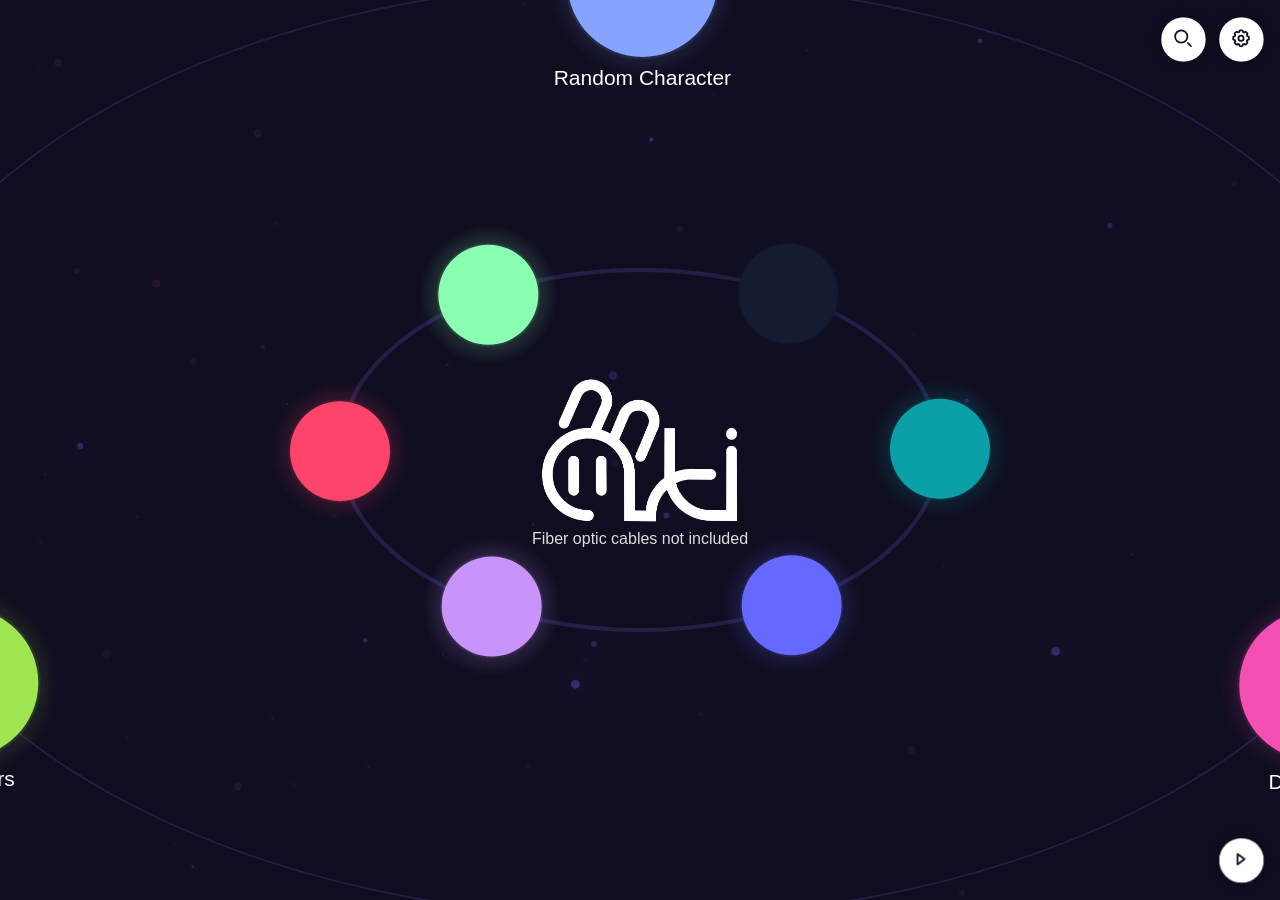
==== commit 569602cf: "Merge branch 'main' into upstream" ====
--- a/index.html
+++ b/index.html
@@ -25,27 +25,13 @@
 
     <!-- App -->
     <div class="app">
-        <div id="loading" style="text-align: center;">
+        <div id="loading" style="font-family: Main;">
             <img id="loadingLogo" class="logo" src="icons/loading.gif" draggable="false">
-            <div id="loadingText" style="margin-top: 165px;">Loading website</div>
+            <p style="margin-top: 190px">Loading Fyberverse...</p>
         </div>
 
         <!-- Main menu -->
-        <div id="mainMenu">
-
-            <!-- Main menu center (logo, splash, text) -->
-            <div id="mainMenuCenter" class="main-menu-center">
-                <img id="mainMenuLogo" class="logo" src="images/menu-logo.png" draggable="false">
-                <div class="logo-text">
-                    <div class="splash"></div>
-                    <div class="info"></div>
-                </div>
-
-            </div>
-
-            <!-- Main menu ring -->
-            <div id="menuRing" class="menu-ring"></div>
-        </div>
+        <canvas id="mainMenu"></canvas>
 
         <br>
 
@@ -197,4 +183,4 @@
     <script src="canvas.js"></script>
 </body>
 
-</html>
+</html>
--- a/style.css
+++ b/style.css
@@ -225,18 +225,13 @@
 }
 
 @font-face {
-    font-family: 'zenpen';
-    font-weight: 800;
-    font-display: swap;
-    src: url(fonts/zenpen.ttf) format('truetype');
-}
-
-@font-face {
     font-family: 'squaracters';
     font-weight: 800;
     font-display: swap;
     src: url(fonts/squaracters.ttf) format('truetype');
 }
+
+
 
 
 
@@ -1633,16 +1628,6 @@
     font-size: 1.5rem;
 }
 
-.zenpen {
-    font-family: zenpen, Main, Ubuntu, verdana, sans-serif;
-    font-size: 2rem;
-}
-
-textarea#zenpenOutput {
-    font-family: zenpen, Main, Ubuntu, verdana, sans-serif;
-    font-size: 1.5rem;
-}
-
 .squaracters {
     font-family: squaracters, Main, Ubuntu, verdana, sans-serif;
     font-size: 2rem;
@@ -1652,6 +1637,7 @@
     font-family: squaracters, Main, Ubuntu, verdana, sans-serif;
     font-size: 1.5rem;
 }
+
 
 /* copy link button */
 .copy-link {
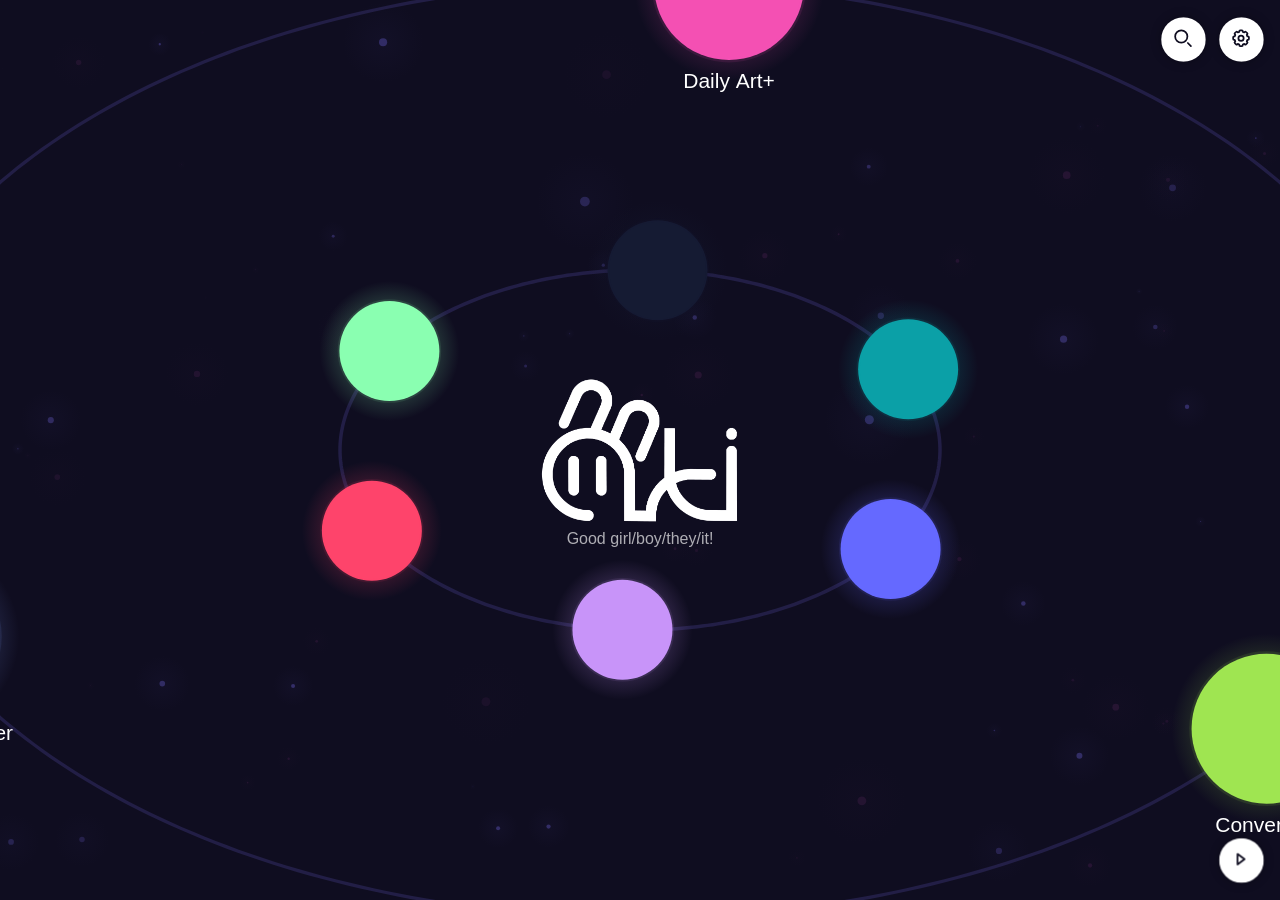
==== commit 97959c09: "Merge branch 'main' into upsteam" ====
--- a/index.html
+++ b/index.html
@@ -183,4 +183,4 @@
     <script src="canvas.js"></script>
 </body>
 
-</html>+</html>
--- a/style.css
+++ b/style.css
@@ -231,6 +231,13 @@
     src: url(fonts/squaracters.ttf) format('truetype');
 }
 
+@font-face {
+    font-family: 'squaracters';
+    font-weight: 800;
+    font-display: swap;
+    src: url(fonts/squaracters.ttf) format('truetype');
+}
+
 
 
 
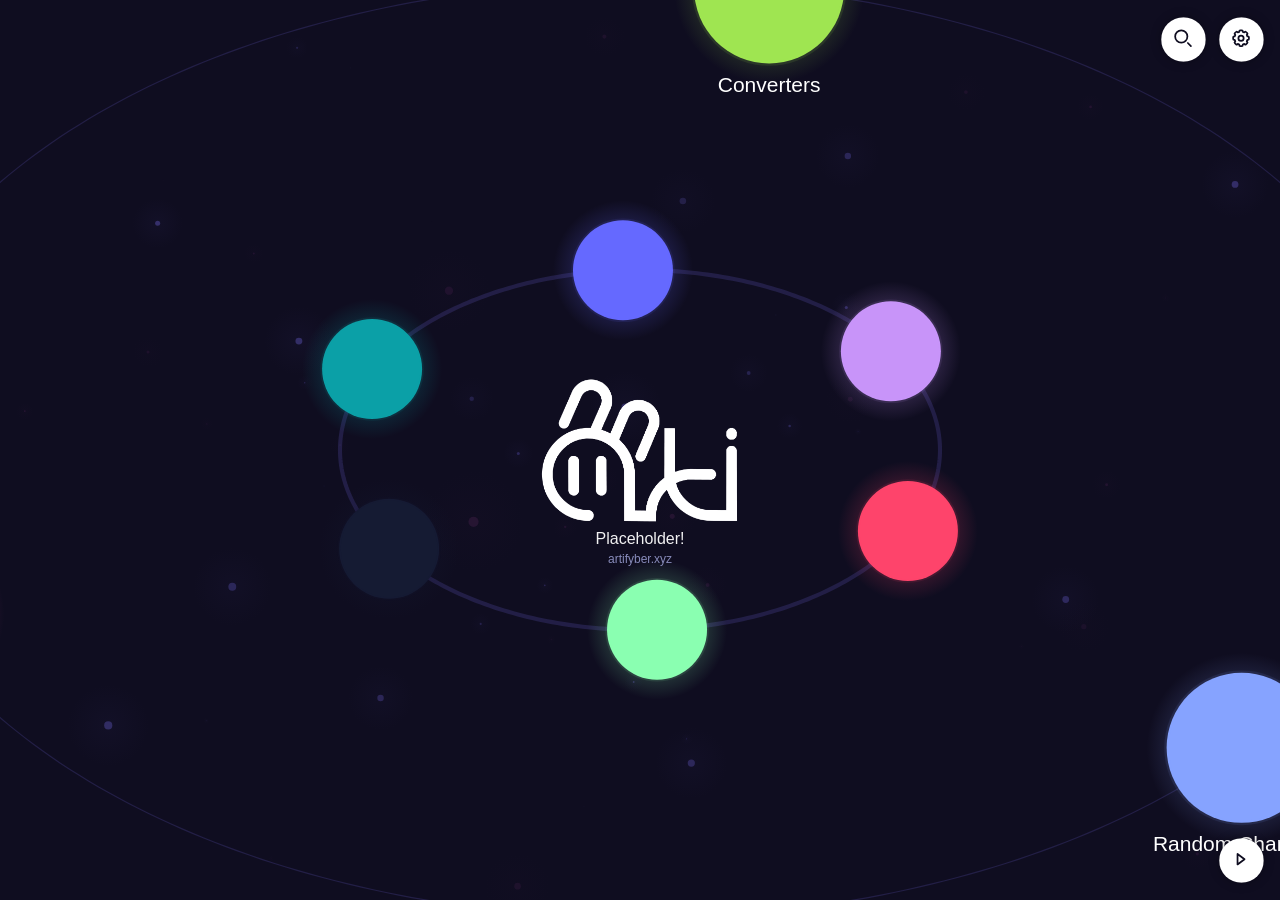
==== commit c4cb4600: "Update to v1.2.1.3" ====
--- a/index.html
+++ b/index.html
@@ -1,186 +1,177 @@
-<!DOCTYPE html>
-
-<html lang="en">
-
-<head>
-    <meta charset="UTF-8">
-    <link rel="icon" type="image" href="icons/fav-icon.png">
-    <link rel="manifest" href="manifest.webmanifest">
-    <meta name="viewport" content="width=device-width, initial-scale=1, maximum-scale=1" id="vp">
-    <meta name="theme-color" content="#C894F9">
-    <meta property="og:type" content="website">
-    <meta property="og:site_name" content="Fyberverse">
-    <meta property="og:title" content="Fyberverse">
-    <meta property="og:image" content="https://jonaykon.github.io/fyberverse/images/temp3.png">
-    <meta property="og:description" content="Welcome to the Fyberverse!">
-    <meta property="og:url" content="https://blurplebun.github.io/">
-    <link rel="stylesheet" href="style.css">
-    <link rel="preload" as="image" href="icons/loading.gif">
-    <link rel="preload" as="image" href="images/menu-logo.png">
-    <script src="https://cdn.lightwidget.com/widgets/lightwidget.js"></script>
-    <title>Fyberverse</title>
-</head>
-
-<body>
-
-    <!-- App -->
-    <div class="app">
-        <div id="loading" style="font-family: Main;">
-            <img id="loadingLogo" class="logo" src="icons/loading.gif" draggable="false">
-            <p style="margin-top: 190px">Loading Fyberverse...</p>
-        </div>
-
-        <!-- Main menu -->
-        <canvas id="mainMenu"></canvas>
-
-        <br>
-
-        <!-- Content viewer -->
-        <div id="contentView" class="content-view hidden">
-            <div id="contentViewHeader" class="content-view-header">
-                <div id="contentViewTitle" class="content-view-title"></div>
-                <div id="contentViewSubtitle" class="content-view-subtitle"></div>
-                <hr>
-            </div>
-            <div id="contentViewGrid" class="content-view-grid"></div>
-        </div>
-
-        <br>
-
-        <!-- Detail viewer -->
-        <div id="detailView" class="detail-view hidden">
-            <div id="detailViewHeader" class="detail-view-header"></div>
-            <div id="detailViewContent" class="detail-view-content"></div>
-        </div>
-
-        <br>
-
-        <!-- Image preview overlay -->
-        <div id="imageView" class="image-view hidden"></div>
-
-        <br>
-
-        <dialog id="searchBox"></dialog>
-
-        <!-- Interface -->
-        <div id="UIPanelTop" class="hidden">
-
-            <!-- search button -->
-            <button id="searchBtn" class="search-btn ui-btn visible" title="Search">
-                <span>
-                    <svg xmlns="http://www.w3.org/2000/svg" width="24" height="24" fill="none" viewBox="0 0 24 24">
-                        <path stroke="currentColor" stroke-linecap="round" stroke-width="2"
-                            d="m21 21-3.5-3.5M17 10a7 7 0 1 1-14 0 7 7 0 0 1 14 0Z" />
-                    </svg>
-                </span>
-            </button>
-
-            <!-- settings button -->
-            <button id="settingsBtn" class="switch-btn ui-btn visible" title="Toggle between orbit and simple mode">
-                <span>
-                    <svg xmlns="http://www.w3.org/2000/svg" width="24" height="24" fill="none" viewBox="0 0 24 24">
-                        <path stroke="currentColor" stroke-linecap="round" stroke-linejoin="round" stroke-width="2"
-                            d="M21 13v-2a1 1 0 0 0-1-1h-.757l-.707-1.707.535-.536a1 1 0 0 0 0-1.414l-1.414-1.414a1 1 0 0 0-1.414 0l-.536.535L14 4.757V4a1 1 0 0 0-1-1h-2a1 1 0 0 0-1 1v.757l-1.707.707-.536-.535a1 1 0 0 0-1.414 0L4.929 6.343a1 1 0 0 0 0 1.414l.536.536L4.757 10H4a1 1 0 0 0-1 1v2a1 1 0 0 0 1 1h.757l.707 1.707-.535.536a1 1 0 0 0 0 1.414l1.414 1.414a1 1 0 0 0 1.414 0l.536-.535 1.707.707V20a1 1 0 0 0 1 1h2a1 1 0 0 0 1-1v-.757l1.707-.708.536.536a1 1 0 0 0 1.414 0l1.414-1.414a1 1 0 0 0 0-1.414l-.535-.536.707-1.707H20a1 1 0 0 0 1-1Z" />
-                        <path stroke="currentColor" stroke-linecap="round" stroke-linejoin="round" stroke-width="2"
-                            d="M12 15a3 3 0 1 0 0-6 3 3 0 0 0 0 6Z" />
-                    </svg>
-                </span>
-            </button>
-
-        </div>
-
-        <div id="UIPanelBottom" class="hidden">
-
-            <div id="downloadingAssets" class="hidden" style="display: flex;">
-                <div id="loadingProgress">
-                    Loading...
-                </div>
-                <div style="width: 48px; height: 48px; position: relative;">
-                    <img src="icons/loading.gif" style="position: absolute; top: -14px; left: -14px; height: 76px;">
-                </div>
-            </div>
-
-            <!-- play bgm button -->
-            <button id="playBgmBtn" class="playBgm-btn ui-btn visible" title="Play Background Music">
-                <span>
-                    <svg xmlns="http://www.w3.org/2000/svg" width="24" height="24" fill="none" viewBox="0 0 24 24">
-                        <path stroke="currentColor" stroke-linecap="round" stroke-linejoin="round" stroke-width="2"
-                            d="M8 18V6l8 6-8 6Z" />
-                    </svg>
-                </span>
-            </button>
-
-            <!-- center camera button -->
-            <button id="centerBtn" class="center-btn ui-btn ui-hide" title="Center">
-                <span>
-                    <svg xmlns="http://www.w3.org/2000/svg" width="24" height="24" fill="none" viewBox="0 0 24 24">
-                        <path stroke="currentColor" stroke-linecap="round" stroke-linejoin="round" stroke-width="2"
-                            d="M4 8h4V4m12 4h-4V4M4 16h4v4m12-4h-4v4" />
-                    </svg>
-                </span>
-            </button>
-
-            <!-- reroll button -->
-            <button id="rerollBtn" class="reroll-btn ui-btn ui-hide" title="Reroll character">
-                <span>
-                    <svg xmlns="http://www.w3.org/2000/svg" width="24" height="24" fill="none" viewBox="0 0 24 24">
-                        <path stroke="currentColor" stroke-linecap="round" stroke-linejoin="round" stroke-width="2"
-                            d="M17.651 7.65a7.131 7.131 0 0 0-12.68 3.15M18.001 4v4h-4m-7.652 8.35a7.13 7.13 0 0 0 12.68-3.15M6 20v-4h4" />
-                    </svg>
-                </span>
-            </button>
-
-            <!-- download image button -->
-            <button id="downloadImgBtn" class="download-img-btn ui-btn ui-hide" title="Download image">
-                <span>
-                    <svg class="w-6 h-6 text-gray-800 dark:text-white" aria-hidden="true"
-                        xmlns="http://www.w3.org/2000/svg" width="24" height="24" fill="none" viewBox="0 0 24 24">
-                        <path stroke="currentColor" stroke-linecap="round" stroke-linejoin="round" stroke-width="2"
-                            d="M18 14v4.833A1.166 1.166 0 0 1 16.833 20H5.167A1.167 1.167 0 0 1 4 18.833V7.167A1.166 1.166 0 0 1 5.167 6h4.618m4.447-2H20v5.768m-7.889 2.121 7.778-7.778" />
-                    </svg>
-                </span>
-            </button>
-
-            <!-- back button -->
-            <button id="backBtn" class="back-btn ui-btn ui-hide" title="Back">
-                <svg viewBox="0 0 20 20" fill="none" stroke="currentColor">
-                    <path stroke-width="3" stroke-linecap="round" stroke-linejoin="round" d="M15 18l-6-6 6-6" />
-                </svg>
-                <span></span>
-            </button>
-
-        </div>
-    </div>
-
-    <!-- neocities thumbnail -->
-    <script>
-        if (navigator.userAgent === "Screenjesus") {
-            location.replace("/thumbnail-neo.html");
-        }
-    </script>
-
-    <audio id="sfxClick" src="audios/sfxClick.wav" preload="auto"></audio>
-    <audio id="sfxLink" src="audios/sfxLink.wav" preload="auto"></audio>
-    <audio id="sfxPageClose" src="audios/sfxPageClose.wav" preload="auto"></audio>
-    <audio id="sfxPageOpen" src="audios/sfxPageOpen.wav" preload="auto"></audio>
-    <audio id="sfxSwap" src="audios/sfxSwap.wav" preload="auto"></audio>
-    <audio id="sfxWarp" src="audios/sfxWarp.wav" preload="auto"></audio>
-    <audio id="bgmFyberverse" src="audios/ost/fyberverse.mp3" preload="auto" loop="loop"></audio>
-    <audio id="bgmDeltadim" src="audios/ost/deltadim.mp3" preload="auto" loop="loop"></audio>
-    <audio id="bgmFloriverse" src="audios/ost/floriverse.mp3" preload="auto" loop="loop"></audio>
-    <audio id="bgmDigirel" src="audios/ost/digirel.mp3" preload="auto" loop="loop"></audio>
-    <audio id="bgmNansenz" src="audios/ost/nansenz.mp3" preload="auto" loop="loop"></audio>
-    <audio id="bgmHizen" src="audios/ost/hizen.mp3" preload="auto" loop="loop"></audio>
-    <audio id="bgmNadir" src="audios/ost/nadir.mp3" preload="auto" loop="loop"></audio>
-    <script src="data.js"></script>
-    <script src="emoji.js"></script>
-    <script src="card-scripts.js"></script>
-    <script src="card-detail-scripts.js"></script>
-    <script src="splashtext.js"></script>
-    <script src="ticker.js"></script>
-    <script src="snapshots.js"></script>
-    <script src="main.js"></script>
-    <script src="canvas.js"></script>
-</body>
-
-</html>
+<!DOCTYPE html>
+
+<html lang="en">
+
+<head>
+    <meta charset="UTF-8">
+    <link rel="icon" type="image" href="icons/fav-icon.png">
+    <link rel="manifest" href="manifest.webmanifest">
+    <meta name="viewport" content="width=device-width, initial-scale=1, maximum-scale=1" id="vp">
+    <meta name="theme-color" content="#C894F9">
+    <meta property="og:type" content="website">
+    <meta property="og:site_name" content="Fyberverse">
+    <meta property="og:title" content="Fyberverse">
+    <meta property="og:image" content="https://artifyber.xyz/images/temp3.png">
+    <meta property="og:description" content="Welcome to the Fyberverse!">
+    <meta property="og:url" content="https://blurplebun.github.io/">
+    <link rel="stylesheet" href="style.css">
+    <link rel="preload" as="image" href="icons/loading.gif">
+    <link rel="preload" as="image" href="images/menu-logo.png">
+    <script src="https://cdn.lightwidget.com/widgets/lightwidget.js"></script>
+    <title>Fyberverse</title>
+</head>
+
+<body>
+
+    <!-- App -->
+    <div class="app">
+        <div id="loading" style="font-family: Main;">
+            <img id="loadingLogo" class="logo" src="icons/loading.gif" draggable="false">
+            <p style="margin-top: 190px">Loading Fyberverse...</p>
+        </div>
+
+        <!-- Main menu -->
+        <canvas id="mainMenu"></canvas>
+
+        <br>
+
+        <!-- Content viewer -->
+        <div id="contentView" class="content-view hidden">
+            <div id="contentViewHeader" class="content-view-header">
+                <div id="contentViewTitle" class="content-view-title"></div>
+                <div id="contentViewSubtitle" class="content-view-subtitle"></div>
+                <hr>
+            </div>
+            <div id="contentViewGrid" class="content-view-grid"></div>
+        </div>
+
+        <br>
+
+        <!-- Detail viewer -->
+        <div id="detailView" class="detail-view hidden">
+            <div id="detailViewHeader" class="detail-view-header"></div>
+            <div id="detailViewContent" class="detail-view-content"></div>
+        </div>
+
+        <br>
+
+        <!-- Image preview overlay -->
+        <div id="imageView" class="image-view hidden"></div>
+
+        <br>
+
+        <dialog id="searchBox"></dialog>
+
+        <!-- Interface -->
+        <div id="UIPanelTop" class="hidden">
+
+            <!-- search button -->
+            <button id="searchBtn" class="search-btn ui-btn visible" title="Search">
+                <span>
+                    <svg xmlns="http://www.w3.org/2000/svg" width="24" height="24" fill="none" viewBox="0 0 24 24">
+                        <path stroke="currentColor" stroke-linecap="round" stroke-width="2"
+                            d="m21 21-3.5-3.5M17 10a7 7 0 1 1-14 0 7 7 0 0 1 14 0Z" />
+                    </svg>
+                </span>
+            </button>
+
+            <!-- settings button -->
+            <button id="settingsBtn" class="switch-btn ui-btn visible" title="Toggle between orbit and simple mode">
+                <span>
+                    <svg xmlns="http://www.w3.org/2000/svg" width="24" height="24" fill="none" viewBox="0 0 24 24">
+                        <path stroke="currentColor" stroke-linecap="round" stroke-linejoin="round" stroke-width="2"
+                            d="M21 13v-2a1 1 0 0 0-1-1h-.757l-.707-1.707.535-.536a1 1 0 0 0 0-1.414l-1.414-1.414a1 1 0 0 0-1.414 0l-.536.535L14 4.757V4a1 1 0 0 0-1-1h-2a1 1 0 0 0-1 1v.757l-1.707.707-.536-.535a1 1 0 0 0-1.414 0L4.929 6.343a1 1 0 0 0 0 1.414l.536.536L4.757 10H4a1 1 0 0 0-1 1v2a1 1 0 0 0 1 1h.757l.707 1.707-.535.536a1 1 0 0 0 0 1.414l1.414 1.414a1 1 0 0 0 1.414 0l.536-.535 1.707.707V20a1 1 0 0 0 1 1h2a1 1 0 0 0 1-1v-.757l1.707-.708.536.536a1 1 0 0 0 1.414 0l1.414-1.414a1 1 0 0 0 0-1.414l-.535-.536.707-1.707H20a1 1 0 0 0 1-1Z" />
+                        <path stroke="currentColor" stroke-linecap="round" stroke-linejoin="round" stroke-width="2"
+                            d="M12 15a3 3 0 1 0 0-6 3 3 0 0 0 0 6Z" />
+                    </svg>
+                </span>
+            </button>
+
+        </div>
+
+        <div id="UIPanelBottom" class="hidden">
+
+            <!-- play bgm button -->
+            <button id="playBgmBtn" class="playBgm-btn ui-btn visible" title="Play Background Music">
+                <span>
+                    <svg xmlns="http://www.w3.org/2000/svg" width="24" height="24" fill="none" viewBox="0 0 24 24">
+                        <path stroke="currentColor" stroke-linecap="round" stroke-linejoin="round" stroke-width="2"
+                            d="M8 18V6l8 6-8 6Z" />
+                    </svg>
+                </span>
+            </button>
+
+            <!-- center camera button -->
+            <button id="centerBtn" class="center-btn ui-btn ui-hide" title="Center">
+                <span>
+                    <svg xmlns="http://www.w3.org/2000/svg" width="24" height="24" fill="none" viewBox="0 0 24 24">
+                        <path stroke="currentColor" stroke-linecap="round" stroke-linejoin="round" stroke-width="2"
+                            d="M4 8h4V4m12 4h-4V4M4 16h4v4m12-4h-4v4" />
+                    </svg>
+                </span>
+            </button>
+
+            <!-- reroll button -->
+            <button id="rerollBtn" class="reroll-btn ui-btn ui-hide" title="Reroll character">
+                <span>
+                    <svg xmlns="http://www.w3.org/2000/svg" width="24" height="24" fill="none" viewBox="0 0 24 24">
+                        <path stroke="currentColor" stroke-linecap="round" stroke-linejoin="round" stroke-width="2"
+                            d="M17.651 7.65a7.131 7.131 0 0 0-12.68 3.15M18.001 4v4h-4m-7.652 8.35a7.13 7.13 0 0 0 12.68-3.15M6 20v-4h4" />
+                    </svg>
+                </span>
+            </button>
+
+            <!-- download image button -->
+            <button id="downloadImgBtn" class="download-img-btn ui-btn ui-hide" title="Download image">
+                <span>
+                    <svg class="w-6 h-6 text-gray-800 dark:text-white" aria-hidden="true"
+                        xmlns="http://www.w3.org/2000/svg" width="24" height="24" fill="none" viewBox="0 0 24 24">
+                        <path stroke="currentColor" stroke-linecap="round" stroke-linejoin="round" stroke-width="2"
+                            d="M18 14v4.833A1.166 1.166 0 0 1 16.833 20H5.167A1.167 1.167 0 0 1 4 18.833V7.167A1.166 1.166 0 0 1 5.167 6h4.618m4.447-2H20v5.768m-7.889 2.121 7.778-7.778" />
+                    </svg>
+                </span>
+            </button>
+
+            <!-- back button -->
+            <button id="backBtn" class="back-btn ui-btn ui-hide" title="Back">
+                <svg viewBox="0 0 20 20" fill="none" stroke="currentColor">
+                    <path stroke-width="3" stroke-linecap="round" stroke-linejoin="round" d="M15 18l-6-6 6-6" />
+                </svg>
+                <span></span>
+            </button>
+
+        </div>
+    </div>
+
+    <!-- neocities thumbnail -->
+    <script>
+        if (navigator.userAgent === "Screenjesus") {
+            location.replace("/thumbnail-neo.html");
+        }
+    </script>
+
+    <audio id="sfxClick" src="audios/sfxClick.mp3" preload="auto"></audio>
+    <audio id="sfxLink" src="audios/sfxLink.mp3" preload="auto"></audio>
+    <audio id="sfxPageClose" src="audios/sfxPageClose.mp3" preload="auto"></audio>
+    <audio id="sfxPageOpen" src="audios/sfxPageOpen.mp3" preload="auto"></audio>
+    <audio id="sfxSwap" src="audios/sfxSwap.mp3" preload="auto"></audio>
+    <audio id="sfxWarp" src="audios/sfxWarp.mp3" preload="auto"></audio>
+    <audio id="bgmFyberverse" src="audios/ost/fyberverse.mp3" preload="auto" loop="loop"></audio>
+    <audio id="bgmDeltadim" src="audios/ost/deltadim.mp3" preload="auto" loop="loop"></audio>
+    <audio id="bgmFloriverse" src="audios/ost/floriverse.mp3" preload="auto" loop="loop"></audio>
+    <audio id="bgmDigirel" src="audios/ost/digirel.mp3" preload="auto" loop="loop"></audio>
+    <audio id="bgmNansenz" src="audios/ost/nansenz.mp3" preload="auto" loop="loop"></audio>
+    <audio id="bgmHizen" src="audios/ost/hizen.mp3" preload="auto" loop="loop"></audio>
+    <audio id="bgmNadir" src="audios/ost/nadir.mp3" preload="auto" loop="loop"></audio>
+    <script src="data.js"></script>
+    <script src="emoji.js"></script>
+    <script src="card-scripts.js"></script>
+    <script src="card-detail-scripts.js"></script>
+    <script src="splashtext.js"></script>
+    <script src="ticker.js"></script>
+    <script src="snapshots.js"></script>
+    <script src="main.js"></script>
+    <script src="canvas.js"></script>
+</body>
+
+</html>
--- a/style.css
+++ b/style.css
@@ -1,2228 +1,2225 @@
-/* --------------------------
-    GLOBAL STYLES
-    -------------------------- */
-
-@font-face {
-    font-family: 'Main';
-    font-weight: 800;
-    font-display: swap;
-    src: url(fonts/Righteous-Regular.woff) format('woff');
-}
-
-:root {
-
-    /* Main colors */
-    --bg: #0f0d20;
-    --bg-2: #0f0d20;
-    --accentl: #b6bbf5;
-    --accent: #4b5799;
-    --accent2: #36306c;
-    --accent3: #271533;
-    --white: #fff;
-
-    /* Base color palette */
-    --color-0: #00000000;
-    --color-1: #0BA0A7;
-    --color-2: #6569FF;
-    --color-3: #C894F9;
-    --color-4: #FE446B;
-    --color-5: #8AFFB1;
-    --color-6: #151B33;
-    --color-7: #FF725E;
-    --color-8: #F450B3;
-    --color-9: #6CC0FF;
-    --color-10: #FFFFFF;
-    --color-11: #ffcf70;
-    --color-12: #86a3ff;
-    --color-13: #9fe551;
-    --color-14: #ff8d57;
-    --color-15: #432cae;
-    --color-16: #303c6c;
-    --color-17: #6f7ab8;
-    --color-18: #b6bbf5;
-    --color-19: #7043a0;
-
-
-    /* Layout variables */
-    --menu-radius: 200px;
-    --menu-orbit-offset-x: 0px;
-    --menu-orbit-offset-y: 0px;
-    --menu-orbit-scale-x: 1;
-    --menu-orbit-scale-y: 0.6;
-    --menu-stage-scale: 1;
-    --menu-stage-rotation: 0deg;
-    --menu-stage-scale-zoom: 1.5;
-    --button-size: 100px;
-    
-    --card-scale: 0.825;
-    --card-scale-mini: 0.6;
-    --card-scale-banner: 0.5;
-    --card-gap: 14px;
-    --card-padding: 12px;
-    --rounding: 0.5;
-    --content-view-grid-max-columns: 6;
-    --content-view-grid-cascade-transition-speed: 30ms;
-    --layout-transition-speed: 300ms;
-    --logo-glow: var(--white);
-    --font-size: 16px;
-    --glowfx-opacity: 0;
-
-    /* Menu specific variables */
-    --menu-button-sub: var(--white);
-    --menu-button-sub-shadow: rgba(0, 0, 0, 0.6);
-    --menu-button-color: #111;
-    --menu-button-thumb-inset-shadow: rgba(0, 0, 0, 0.4);
-    --menu-button-thumb-scale: 1;
-    --menu-center-text-shadow: rgba(0, 0, 0, 0.5);
-
-    /* Ring/orbit variables */
-    --ring: var(--accent2);
-    --ring-opacity: 0.5;
-    --ring-rotation-duration: 60s;
-    --ring-thickness: 1.2;
-    --ring-pulse-speed: 3;
-    /* --ring-inset-shadow: var(--ring); */
-
-    /* Particle variables */
-    --particle-emit-rate: 0;
-    --particle-size: 4;
-    --particle-opacity: 0.5;
-    --particle-speed: 0.2;
-    --particle-damping: 0.999;
-    --particle-max-life: 120;
-    --particle-spread: 0.5;
-
-    /* Card variables */
-    --card-bg: color-mix(in srgb, var(--accent2) 50%, transparent);
-    --card-bg-2: color-mix(in srgb, var(--accent3) 50%, transparent);
-    --card-bg-glow: var(--card-bg);
-    --card-inset-shadow: color-mix(in srgb, var(--accent2) 50%, transparent);
-    --card-text-bg: color-mix(in srgb, var(--bg) 70%, transparent);
-    --card-excerpt-color: color-mix(in srgb, var(--accentl) 75%, transparent);
-    --card-link-bg: color-mix(in srgb, var(--bg) 60%, transparent);
-    --card-link-border: color-mix(in srgb, var(--accent) 75%, transparent);
-    --card-link-text-bg: color-mix(in srgb, var(--card-bg) 75%, transparent);
-    --card-noclick-border: color-mix(in srgb, var(--accent) 50%, transparent);
-    --card-banner-hover: var(--accentl);
-    --card-banner-hover-mix: 80%;
-
-    /* Content view variables */
-    --content-view-bg: color-mix(in srgb, var(--bg) 50%, transparent);
-    --content-view-bg-2: color-mix(in srgb, var(--accent2) 15%, transparent);
-    --content-view-sub-color: color-mix(in srgb, var(--accentl) 75%, transparent);
-    --content-view-grid-bg-color-default: var(--bg);
-    --content-view-grid-bg-color-2-default: var(--accent3);
-    --content-view-grid-bg-color-opacity-default: 50;
-    --content-view-grid-outline-color: color-mix(in srgb, var(--accent) 20%, transparent);
-
-    /* Panel variables */
-    --detail-view-content-bg: color-mix(in srgb, var(--accent2) 50%, transparent);
-    --detail-view-content-bg-2: color-mix(in srgb, var(--accent3) 50%, transparent);
-    --details-open-bg: color-mix(in srgb, var(--bg) 60%, transparent);
-    --hr-color: color-mix(in srgb, var(--accent) 50%, transparent);
-    --table-color: color-mix(in srgb, var(--accent) 50%, var(--accent2));
-    --tab-color: color-mix(in srgb, var(--bg) 90%, var(--accent2));
-    --tab-border-color: var(--accent2);
-
-    /* Detail view variables */
-    --detail-view-bg: color-mix(in srgb, var(--bg) 50%, transparent);
-    --detail-view-bg-2: color-mix(in srgb, var(--accent) 20%, transparent);
-
-    --text-color: var(--white);
-    --text-second-color: color-mix(in srgb, var(--accentl) 75%, transparent);
-    --text-third-color: color-mix(in srgb, var(--accentl) 75%, transparent);
-    --detail-view-img-hover-shadow: rgba(0, 0, 0, 0.5);
-    --detail-view-caption-color: var(--accentl);
-
-    /* Button variables */
-    --ui-btn-bg: var(--white);
-    --ui-btn-color: var(--bg);
-    --ui-btn-border: rgba(255, 255, 255, 0.06);
-    --ui-btn-scale: 0.875;
-    --ui-btn-scale-mini: 0.75;
-    --hide-btn-border: var(--accent2);
-
-    /* Form variables */
-    --searchbox-bg: color-mix(in srgb, var(--accent3) 50%, transparent);
-    --searchbox-shadow: rgba(0, 0, 0, 0.8);
-    --searchbox-backdrop: color-mix(in srgb, var(--bg) 50%, transparent);
-    --search-text-bg: color-mix(in srgb, var(--bg) 70%, transparent);
-    --search-text-border: var(--accent2);
-    --search-text-focus-border: var(--accent);
-    --form-button-bg: var(--accent);
-    --form-button-shadow: rgba(0, 0, 0, 0.3);
-    --form-button-alt-bg: color-mix(in srgb, var(--accent2) 50%, transparent);
-
-    /* Textarea variables */
-    --textarea-bg: color-mix(in srgb, var(--bg) 70%, transparent);
-    --textarea-border: var(--accent2);
-
-    /* Keyboard layout variables */
-    --keyboard-bg: color-mix(in srgb, var(--accent2) 30%, transparent);
-    --keycap-bg: color-mix(in srgb, var(--accent2) 30%, var(--accent3));
-    --keycap-border: var(--accent2);
-    --keycap-hover-bg: color-mix(in srgb, var(--accent2) 60%, transparent);
-    --keycap-active-shadow: rgba(0, 0, 0, 0.3);
-    --keycap-active-inset-shadow: rgba(0, 0, 0, 0.2);
-
-    /* Image preview variables */
-    --img-preview-bg: color-mix(in srgb, var(--bg) 90%, transparent);
-    --img-preview-shadow: rgba(0, 0, 0, 0.6);
-
-    /* Lazy loading variables */
-    --lazy-placeholder-bg: color-mix(in srgb, var(--accent2) 50%, transparent);
-
-    /* Starfield variables */
-    --star-bg: var(--accent2);
-    --star-bg-2: var(--accent3);
-    --star-bg-particle-size: none; /* none for default (3.5)*/
-    --star-bg-particle-amount: none; /* none for default (screen-dependent)*/
-
-    /* Splash text variables */
-    --splash-text-shadow: var(--bg);
-    --info-text-color: color-mix(in srgb, var(--accentl) 75%, transparent);
-
-    /* Ticker variables */
-    --ticker-bg: color-mix(in srgb, var(--bg) 70%, transparent);
-    --ticker-color: var(--white);
-
-    /* Copy link variables */
-    --copy-link-stroke: var(--accentl);
-    --copy-link-copied-stroke: var(--color-5);
-
-    /* system variables (DO NOT EDIT) */
-    --offset-main-menu-on-open: 0;
-    --menu-stage-scale-reset: 0;
-}
-
-@media only screen and (orientation: portrait) {
-    :root {
-        --menu-radius: 150px;
-        --menu-orbit-scale-x: 1;
-        --menu-orbit-scale-y: 1;
-    }
-}
-
-@font-face {
-    font-family: 'Genotheta';
-    font-weight: 800;
-    font-display: swap;
-    src: url(fonts/GENOTHETAEX.ttf) format('truetype');
-}
-
-@font-face {
-    font-family: 'starstroke';
-    font-weight: 800;
-    font-display: swap;
-    src: url(fonts/starstroke.ttf) format('truetype');
-}
-
-@font-face {
-    font-family: 'nadirune';
-    font-weight: 800;
-    font-display: swap;
-    src: url(fonts/NADIRUNE.ttf) format('truetype');
-}
-
-@font-face {
-    font-family: 'squaracters';
-    font-weight: 800;
-    font-display: swap;
-    src: url(fonts/squaracters.ttf) format('truetype');
-}
-
-@font-face {
-    font-family: 'squaracters';
-    font-weight: 800;
-    font-display: swap;
-    src: url(fonts/squaracters.ttf) format('truetype');
-}
-
-
-
-
-
-
-
-/* --------------------------
-    HTML
-    -------------------------- */
-
-* {
-    box-sizing: border-box;
-    /* outline: 1px solid red !important; */
-}
-
-
-html,
-body {
-    height: 100%;
-    margin: 0;
-    background: var(--bg);
-    color: var(--white);
-    font-family: 'Main', 'Ubuntu', verdana, sans-serif;
-    font-size: var(--font-size);
-}
-
-.app {
-    height: 100vh;
-    display: flex;
-    flex-direction: column;
-    align-items: center;
-    justify-content: center;
-    position: relative;
-    position: fixed;
-    inset: 0;
-    overflow: hidden;
-    touch-action: none;
-}
-
-code {
-    font-family: 'Courier New', Courier, monospace;
-}
-
-.center-text {
-    text-align: center;
-}
-
-.white-text {
-    color: var(--white)
-}
-
-/* Scrollbar */
-::-webkit-scrollbar {
-    width: 10px;
-    height: 10px;
-}
-
-::-webkit-scrollbar-track {
-    background: none;
-}
-
-::-webkit-scrollbar-thumb {
-    background: var(--accent2);
-    border-radius: 10px;
-}
-
-::-webkit-scrollbar-thumb:hover {
-    background: var(--accent2);
-}
-
-hr {
-    border: none;
-    border-top: 3px solid var(--hr-color);
-    margin: 12px 0;
-    mix-blend-mode: screen;
-}
-
-
-
-
-
-/* --------------------------
-    MAIN MENU
-    -------------------------- */
-
-/* logo and menu text */
-.main-menu-center {
-    position: absolute;
-    left: 50%;
-    top: 50%;
-    pointer-events: none;
-}
-
-.logo {
-    display: flex;
-    flex-direction: column;
-    position: absolute;
-    left: 50%;
-    top: 50%;
-    transform: translate(-50%, -50%);
-    z-index: 15;
-    width: 200px;
-    pointer-events: auto;
-    transition: transform 0.1s ease-in-out;
-    cursor: pointer;
-}
-
-.logo:hover {
-    transform: translate(-50%, -50%) scale(1.05);
-}
-
-.logo-text {
-    display: flex;
-    flex-direction: column;
-    position: absolute;
-    left: 50%;
-    top: 50%;
-    width: 300px;
-    color: var(--white);
-    font-weight: 800;
-    text-align: center;
-    text-shadow: 0 2px 8px var(--menu-center-text-shadow);
-    z-index: 15;
-    font-family: 'Main', 'Ubuntu', verdana, sans-serif;
-    transform: translate(-50%, calc(-50% + 110px));
-    pointer-events: auto;
-}
-
-.logo-text * {
-    animation: logoTextBobbing 3s ease-in-out infinite;
-}
-
-.logo-text .info {
-    font-size: 12px;
-    font-weight: 400;
-    margin-top: 4px;
-    color: var(--info-text-color);
-    text-shadow: 0 1px 4px var(--menu-center-text-shadow);
-    animation-delay: -2750ms;
-}
-
-@keyframes logoTextBobbing {
-
-    0%,
-    100% {
-        translate: 0 0;
-    }
-
-    50% {
-        translate: 0 -5px;
-    }
-}
-
-/* loading indicator */
-#loading {
-    position: absolute;
-    left: 50%;
-    top: 50%;
-    transform: translate(-50%, -50%);
-}
-
-/* main menu container */
-#mainMenu,
-#mainMenu * {
-    .menu-item-title {
-        position: absolute;
-        top: calc(100% + 8px);
-        left: 50%;
-        transform: translateX(-50%) rotate(0deg);
-        white-space: nowrap;
-        font-size: 16px;
-        color: var(--menu-button-sub);
-        text-shadow: 0 2px 8px var(--menu-button-sub-shadow);
-        font-family: 'Main', 'Ubuntu', verdana, sans-serif;
-        pointer-events: none;
-    }
-
-    user-select: none;
-    -webkit-user-select: none;
-    -ms-user-select: none;
-}
-
-#mainMenu {
-    opacity: 0;
-    position: absolute;
-    transition: filter var(--layout-transition-speed), transform 0.5s cubic-bezier(.2, .9, .2, 1), opacity 1000ms;
-}
-
-#mainMenuCopy {
-    position: absolute;
-    filter: blur(6rem) contrast(140%);
-    z-index: 9;
-    pointer-events: none;
-    mix-blend-mode: screen;
-    scale: 1.05;
-    animation: glowFXFadeIn 1s normal forwards ease-in-out;
-}
-
-@keyframes glowFXFadeIn {
-    0% {
-        opacity: 0;
-    }
-    100% {
-        opacity: 1;
-    }
-}
-
-/* main menu rings */
-.menu-ring {
-    position: relative;
-    width: 520px;
-    height: 520px;
-    display: flex;
-    align-items: center;
-    justify-content: center;
-    z-index: 10;
-    transition: filter 0.5s, transform 0.5s cubic-bezier(.2, .9, .2, 1), scale 1000ms;
-    pointer-events: none;
-}
-
-.orbit-ring {
-    position: absolute;
-    left: 50%;
-    top: 50%;
-    border-radius: 50%;
-    border: 3px solid var(--ring);
-    box-shadow: 0 0 12px var(--ring-inset-shadow) inset;
-    pointer-events: auto;
-    z-index: -1;
-    transform-origin: center center;
-    transition:
-        transform 0.5s cubic-bezier(.2, .9, .2, 1),
-        opacity 0.6s ease;
-
-    animation: ringPulse 2s ease-in-out infinite;
-}
-
-@keyframes ringPulse {
-
-    0%,
-    100% {
-        opacity: 0.2;
-    }
-
-    50% {
-        opacity: 0.6;
-    }
-}
-
-/* individual orbiting menu buttons */
-.menu-item {
-    --size: var(--button-size);
-    width: var(--size);
-    height: var(--size);
-    border-radius: 50%;
-    position: absolute;
-    display: flex;
-    align-items: center;
-    justify-content: center;
-    cursor: pointer;
-    box-shadow: 0 0px 24px color-mix(in srgb, var(--js-menu-item-glow, rgba(255, 255, 255, 0.75)) 50%, transparent);
-    transition:
-        transform 150ms,
-        opacity 300ms,
-        box-shadow 0.2s;
-
-    user-select: none;
-    font-weight: 700;
-    color: var(--menu-button-color);
-    margin: auto;
-    border: 0px;
-    z-index: 12;
-    pointer-events: auto;
-}
-
-.menu-item:hover,
-.menu-item.active {
-    box-shadow: 0 0 50px var(--js-menu-item-glow, rgba(255, 255, 255, 0.75));
-}
-
-.menu-item-inner {
-    width: 100%;
-    height: 100%;
-    display: flex;
-    align-items: center;
-    justify-content: flex-start;
-    flex-direction: column;
-}
-
-.menu-item-thumb img {
-    width: 100%;
-    aspect-ratio: 1 / 1;
-    border-radius: 50%;
-    background-size: cover;
-    background-position: center;
-    background-repeat: no-repeat;
-    scale: var(--menu-button-thumb-scale);
-}
-
-
-
-
-
-/* --------------------------
-    CONTENT VIEW
-    -------------------------- */
-
-/* content view layout */
-.content-view {
-    position: absolute;
-    inset: 0;
-    display: flex;
-    flex-direction: column;
-    max-width: 100%;
-    margin: 0;
-    padding: 36px;
-    gap: 0;
-    z-index: 25;
-    align-items: stretch;
-    justify-content: flex-start;
-    overflow-y: auto;
-    overflow-x: hidden;
-    overscroll-behavior: contain;
-    background: linear-gradient(to bottom, var(--content-view-bg), var(--content-view-bg-2));
-    box-shadow: 30px var(--content-view-bg);
-    border: 4px solid var(--content-view-bg);
-
-    transform: translateY(0%);
-    opacity: 1;
-    transition: opacity var(--layout-transition-speed) ease-in-out, box-shadow var(--layout-transition-speed) ease-in-out, transform var(--layout-transition-speed);
-}
-
-.content-view a {
-    pointer-events: auto;
-    position: relative;
-    z-index: 50;
-}
-
-.content-view-grid {
-    position: relative;
-    display: flex;
-    flex-wrap: wrap;
-    justify-content: center;
-    align-content: flex-start;
-    gap: calc(var(--card-scale) * var(--card-gap));
-    margin: 20px auto 80px auto;
-    padding: calc(11px * var(--card-scale));
-    flex: 0 0 auto;
-    max-width: calc((250px * var(--card-scale) * var(--content-view-grid-max-columns, 3)) + (var(--card-gap) * (var(--content-view-grid-max-columns, 3) - 1)));
-    border: 2px solid var(--content-view-grid-outline-color);
-    background: linear-gradient(to bottom, var(--content-view-grid-bg-color), var(--content-view-grid-bg-color-2));
-    border-radius: calc(20px * var(--rounding) * var(--card-scale));
-    transition: scale calc(var(--layout-transition-speed) / 2) ease-out;
-}
-
-.content-view-grid.no-margin {
-    margin: 0;
-    max-width: 100%;
-}
-
-.content-view-header {
-    gap: 12px;
-    align-items: center
-}
-
-.content-view-title {
-    font-size: 24px;
-    font-weight: 700;
-    margin-bottom: 8px;
-}
-
-.content-view-subtitle {
-    color: var(--content-view-sub-color)
-}
-
-/* custom html inside content-view */
-.content-view-html {
-    padding: 12px;
-    width: 100%;
-    text-align: center;
-}
-
-.content-view-html h1,
-.content-view-html h2,
-.content-view-html h3,
-.content-view-html h4,
-.content-view-html h5,
-.content-view-html h6,
-.content-view-html code
-{
-    color: var(--text-color);
-}
-
-.content-view-html li {
-    color: var(--text-third-color);
-}
-
-.content-view-html *,
-.content-view-html {
-    color: var(--text-second-color);
-}
-
-.content-view-html img {
-    display: block;
-    margin: 12px auto;
-    max-width: 60%;
-    max-height: 60%;
-    border-radius: calc(10px * var(--rounding));
-    cursor: zoom-in;
-    transition: transform 0.3s ease, box-shadow 0.2s ease, opacity 0.4s ease-out;
-}
-
-.content-view-html img:hover {
-    transform: scale(1.03);
-}
-
-/* cards */
-.card {
-    background: linear-gradient(to bottom, var(--card-bg), var(--card-bg-2));
-    padding: calc(var(--card-padding) * var(--card-scale));
-    border-radius: calc(10px * var(--card-scale) * var(--rounding));
-    border-top: 2px solid var(--accent);
-    cursor: pointer;
-    width: calc(240px * var(--card-scale));
-    height: calc(300px * var(--card-scale));
-    margin: 0;
-    display: flex;
-    flex-direction: column;
-    transition: transform 150ms, translate 450ms, scale 450ms, opacity 300ms, filter 100ms, background 100ms;
-    justify-content: flex-start;
-    align-items: center;
-    text-align: center;
-    overflow: hidden;
-    position: relative;
-    backdrop-filter: blur(2rem);
-    box-shadow: inset 0 0 30px var(--card-inset-shadow);
-    flex: 0 0 auto;
-    user-select: none;
-    isolation: isolate;
-}
-
-.card:hover {
-    transform: scale(1.075);
-}
-
-.card .thumb {
-    width: 100%;
-    aspect-ratio: 1/1;
-    flex-shrink: 0;
-    background-size: cover;
-    background-position: center;
-    border-radius: calc(5px * var(--card-scale) * var(--rounding));
-    margin: 0 auto calc(11px * var(--card-scale)) auto;
-    display: block;
-    object-fit: cover;
-}
-
-.card[data-is-menu] .thumb {
-    animation: cardThumbOsc 2s ease-in-out infinite;
-}
-
-@keyframes cardThumbOsc {
-
-    0%,
-    100% {
-        scale: 0.95;
-    }
-
-    50% {
-        scale: 1.0;
-    }
-}
-
-.card .thumb.card-thumb-flip {
-    margin: calc(11px * var(--card-scale)) auto 0 auto;
-}
-
-.card .card-text {
-    background: var(--card-text-bg);
-    width: 100%;
-    min-height: calc(50px * var(--card-scale));
-    padding: calc(8px * var(--card-scale));
-    border-radius: calc(5px * var(--card-scale) * var(--rounding));
-    box-sizing: border-box;
-    flex: 0 0 auto;
-    max-height: calc(60px * var(--card-scale));
-    overflow: hidden;
-    display: flex;
-    flex-direction: column;
-    justify-content: center;
-}
-
-.card .card-text .card-text-title {
-    display: block;
-    font-size: calc(16px * var(--card-scale));
-}
-
-.card .card-text .card-text-excerpt {
-    font-size: calc(12px * var(--card-scale));
-    white-space: nowrap;
-    overflow: hidden;
-    text-overflow: ellipsis;
-    color: var(--card-excerpt-color)
-}
-
-.card:not(:has(.thumb)) .card-text .card-text-excerpt {
-    white-space: normal;
-}
-
-.card .card-text.full {
-    flex: 1;
-    max-height: none;
-    padding: 1rem;
-    display: flex;
-    justify-content: center;
-    text-align: center;
-    align-items: center;
-    flex-direction: column;
-    align-content: center;
-}
-
-.card:has(.caption) {
-    height: calc(340px * var(--card-scale));
-}
-
-.card .caption {
-    margin: calc(6px * var(--card-scale)) auto;
-    font-size: calc(20px * var(--card-scale));
-    white-space: nowrap;
-    overflow: hidden;
-    text-overflow: ellipsis;
-    transform: translateY(calc(-6px * var(--card-scale)))
-}
-
-.container:has(.card) {
-    align-items: center;
-}
-
-/* special cards */
-.card[data-is-menu] {
-    background: transparent;
-}
-
-.card[data-url] {
-    background: var(--card-link-bg);
-    cursor: pointer;
-    border: calc(4px * var(--card-scale)) solid var(--card-link-border);
-
-    .card-text {
-        background: var(--card-link-text-bg);
-        mix-blend-mode: screen;
-    }
-}
-
-.card[data-url]::after {
-    content: url("data:image/svg+xml,%3Csvg fill='%23ffffff' width='20px' height='20px' viewBox='0 0 24 24' xmlns='http://www.w3.org/2000/svg'%3E%3Cpath d='M3.293,20.707a1,1,0,0,1,0-1.414L17.586,5H12a1,1,0,0,1,0-2h8a1,1,0,0,1,1,1v8a1,1,0,0,1-2,0V6.414L4.707,20.707a1,1,0,0,1-1.414,0Z'/%3E%3C/svg%3E%0A");
-    position: absolute;
-    top: calc(12px * var(--card-scale));
-    right: calc(20px * var(--card-scale));
-    font-size: calc(30px * var(--card-scale));
-    opacity: 1;
-    scale: calc(1.5 * var(--card-scale));
-}
-
-.card[data-is-unclickable="true"] {
-    background: var(--card-link-bg);
-    cursor: auto;
-    border: calc(4px * var(--card-scale)) solid var(--card-noclick-border);
-    user-select: auto;
-
-    .card-text {
-        background: transparent;
-        max-height: 100%;
-        /* flex-wrap: wrap; */
-
-        .excerpt,
-        small {
-            white-space: normal;
-            overflow: visible;
-            text-overflow: clip;
-        }
-    }
-
-    .thumb {
-        user-select: none;
-    }
-}
-
-.card[data-is-unclickable="true"] .card-text .excerpt,
-.card.active .card-text .excerpt {
-    white-space: normal;
-    overflow: visible;
-    text-overflow: clip;
-    word-break: break-word;
-    overflow-wrap: anywhere;
-}
-
-.card[data-is-unclickable="true"]:hover {
-    transform: scale(1) !important;
-}
-
-.card[data-blank="true"] {
-    justify-content: center;
-
-    .thumb {
-        aspect-ratio: 240/300;
-    }
-}
-
-.card[data-is-banner="true"] {
-    /* width: 100%; */
-    width: calc(max(calc(var(--card-scale) * 450px), 100%) - (var(--card-scale) * var(--card-padding) * 2));
-    height: calc(300px * var(--card-scale) * var(--card-padding));
-    flex-direction: row;
-    align-items: center;
-    justify-content: flex-start;
-    /* text-align: left; */
-    overflow: hidden;
-
-    .thumb {
-        width: calc(300px * var(--card-scale) * var(--card-scale-banner));
-        height: 100%;
-        max-height: 100%;
-        aspect-ratio: 1/1;
-        flex-shrink: 0;
-        margin: 0;
-        border-radius: calc(5px * var(--card-scale) * var(--rounding));
-        background-size: cover;
-        background-position: center;
-    }
-
-    .card-text {
-        width: 50%;
-        height: 100%;
-        /* padding-left: 24px; */
-        /* background: transparent; */
-        flex: 1;
-        max-height: none;
-    }
-}
-
-.card[data-is-semi-banner="true"] {
-    width: calc(max(calc(var(--card-scale) * 450px), 50%) - (var(--card-scale) * var(--card-padding) * 1.5));
-    height: auto;
-    flex-direction: row;
-    align-items: start;
-    justify-content: flex-start;
-    gap: calc(12px * var(--card-scale));
-}
-
-.card[data-is-semi-banner="true"] .thumb {
-    height: auto;
-    aspect-ratio: 1 / 1;
-    margin: 0;
-    flex-shrink: 0;
-}
-
-.card[data-is-semi-banner="true"] .card-text {
-    flex: 1;
-    height: 100%;
-    max-height: none;
-}
-
-.card[data-is-banner="true"] .card-text .card-text-title {
-    font-size: calc(52px * var(--card-scale-banner) * var(--card-scale));
-    margin-bottom: calc(12px * var(--card-scale-banner) * var(--card-scale));
-}
-
-.card[data-is-banner="true"] .card-text .card-text-excerpt {
-    font-size: calc(32px * var(--card-scale-banner) * var(--card-scale));
-    white-space: normal;
-}
-
-.card[data-textonly="true"] .card-text .card-text-title {
-    font-size: calc(26px * var(--card-scale));
-    margin-bottom: calc(6px * var(--card-scale));
-}
-
-.card[data-textonly="true"] .card-text .card-text-excerpt {
-    font-size: calc(16px * var(--card-scale));
-    white-space: normal;
-}
-
-.card[data-is-banner="true"]:hover {
-    transform: scale(1);
-    background-color: color-mix(in srgb, var(--card-bg) var(--card-banner-hover-mix), var(--card-banner-hover));
-}
-
-.card[data-is-banner="true"][data-is-unclickable="true"]:hover {
-    background: var(--card-link-bg) !important;
-}
-
-/* card separators */
-.card-separator {
-    width: 100%;
-    pointer-events: none;
-    margin: calc(32px * var(--card-scale)) auto calc(12px * var(--card-scale)) auto;
-    padding: 0 calc(12px * var(--card-scale));
-}
-
-.card-separator .stype-space {
-    height: calc(12px * var(--card-scale));
-}
-
-.card-separator-title {
-    font-size: 18px;
-}
-
-.card-separator-subtitle {
-    font-size: 14px;
-    color: var(--card-excerpt-color);
-}
-
-/* glow effect !! */
-@supports selector(::before) {
-    .content-view-grid::before {
-        content: "";
-        position: absolute;
-        z-index: -1;
-        top: 10px;
-        left: 10px;
-        right: -15px;
-        bottom: -10px;
-        border-right: 2px solid var(--content-view-grid-outline-color);
-        border-radius: calc(20px * var(--rounding) * var(--card-scale));
-    }
-
-    .card::before {
-        content: "";
-        position: absolute;
-        z-index: 1;
-        top: -10%;
-        left: 0%;
-        right: 0%;
-        bottom: 60%;
-        background: linear-gradient(
-            to bottom,
-            var(--card-bg-glow),
-            transparent
-        );
-        mix-blend-mode: screen;
-        pointer-events: none;
-    }
-
-    .card[data-is-menu]::before {
-        content: "";
-        background: linear-gradient(
-            to top,
-            var(--js-card-glow-color),
-            transparent
-        );
-        top: 30%;
-        left: 0%;
-        right: 0%;
-        bottom: -10%;
-        opacity: 0.75;
-    }
-
-    .card[data-is-banner][data-is-menu]::before {
-        opacity: 0.3;
-    }
-}
-
-
-
-
-
-/* --------------------------
-    DETAIL VIEW
-    -------------------------- */
-
-/* detail view layout */
-.detail-view {
-    height: 100vh;
-    position: fixed;
-    inset: 0;
-    display: flex;
-    align-items: stretch;
-    justify-content: center;
-    max-width: 100%;
-    margin: 0;
-    padding: 60px 30px;
-    overflow-y: auto;
-    overflow-x: hidden;
-    z-index: 25;
-    background: linear-gradient(to bottom, var(--detail-view-bg), var(--detail-view-bg-2));
-
-    transform: translateY(0%);
-    opacity: 1;
-    transition: opacity var(--layout-transition-speed) ease-in-out, box-shadow var(--layout-transition-speed) ease-in-out, transform var(--layout-transition-speed);
-}
-
-/* detail view header */
-.detail-view-header {
-    min-width: 140px;
-    max-width: 200px;
-    width: 15%;
-    transition: transform 400ms, opacity 300ms;
-    --card-scale: 0.875;
-}
-
-/* selected card -> active and put on .detail-view-header */
-.card.active {
-    transform: translateX(-6px);
-    box-shadow: 0 10px 30px rgba(0, 0, 0, 0.6);
-    height: 100%;
-    width: 100%;
-    cursor: auto;
-    user-select: auto;
-    justify-content: flex-start;
-
-    .thumb {
-        aspect-ratio: 1/1;
-        user-select: none;
-    }
-
-    .card-text {
-        flex: none;
-    }
-}
-
-.card.active .card-text {
-    max-height: 100%;
-}
-
-.card.active .card-text .card-text-title {
-    font-size: 16px;
-}
-
-.card.active .card-text .card-text-excerpt {
-    font-size: 12px;
-    white-space: normal;
-}
-
-.card.active .thumb {
-    width: 100%;
-}
-
-/* detail view content and formatting */
-.detail-view-content {
-    flex: 1;
-    background: var(--detail-view-content-bg);
-    background: linear-gradient(to bottom, var(--detail-view-content-bg-2), var(--detail-view-content-bg));
-    border-radius: calc(10px * var(--rounding));
-    padding: 16px;
-    max-width: 1100px;
-    /* min-height: 220px; */
-    overflow: auto;
-    backdrop-filter: blur(2rem);
-    transition: transform 150ms, translate 450ms;
-}
-
-.detail-section {
-    transition: transform 400ms, opacity 300ms;
-}
-
-.detail-view-content h1,
-.detail-view-content h2,
-.detail-view-content h3,
-.detail-view-content h4,
-.detail-view-content h5,
-.detail-view-content h6,
-.detail-view-content code
-{
-    color: var(--text-color);
-}
-
-.detail-view-content li {
-    color: var(--text-third-color);
-}
-
-.detail-view-content *,
-.detail-view-content {
-    color: var(--text-second-color);
-}
-
-a,
-a:link,
-a:visited,
-a:hover,
-a:active {
-    color: var(--white);
-    opacity: 1;
-    text-decoration: underline;
-    transition: color 0.2s, opacity 0.2s;
-    z-index: 999;
-}
-
-a[data-open-card] {
-    cursor: pointer;
-    text-decoration: underline;
-}
-
-.card-parent-link {
-    font-size: 16px;
-}
-
-.detail-view-content .detail-section,
-.detail-view-content .detail-section small,
-.detail-view-content .detail-section small a,
-.detail-view-content .detail-section details,
-.detail-section .character-info .character-detail {
-    color: var(--text-second-color);
-}
-
-.detail-view-content img {
-    display: block;
-    margin: auto;
-    max-width: min(100%, 500px);
-    max-height: 60%;
-    border-radius: calc(10px * var(--rounding));
-    cursor: zoom-in;
-    transition: transform 0.3s ease, box-shadow 0.2s ease, opacity 0.4s ease-out;
-}
-
-.detail-view-content img.thumb {
-    cursor: pointer;
-}
-
-.detail-view-content img:hover {
-    transform: scale(1.03);
-}
-
-.character-info {
-    display: flex;
-    gap: 12px;
-    margin: 16px 0;
-    max-width: 100%;
-}
-
-/* .character-info:has(> :last-child:nth-child(1)) {
-    justify-content: center;
-} */
-
-.character-info .character-detail {
-    flex-basis: 70%;
-}
-
-.character-info table {
-    width: max(30%, 20px);
-    /* flex-basis: 30%; */
-    border-collapse: collapse;
-    align-self: flex-start;
-    font-size: calc(var(--font-size) - 2px);
-}
-
-.character-info td {
-    padding: 8px 12px;
-    border: 2px solid var(--table-color);
-}
-
-.character-info td:nth-child(1):not([colspan]) {
-    /* max-width: 60px; */
-    color: var(--text-color);
-}
-
-.character-info td:nth-child(2) {
-    color: var(--text-second-color);
-}
-
-.character-info td[colspan="2"] {
-    text-align: center;
-    border: 2px solid var(--table-color);
-    color: var(--text-second-color);
-}
-
-/* horizontally-scrollable container */
-.container {
-    margin: 16px auto;
-    display: flex;
-    flex-wrap: nowrap;
-    overflow-x: auto;
-    overflow-y: hidden;
-    gap: 1%;
-    padding: 12px 16px;
-    scroll-behavior: smooth;
-    max-width: 100%;
-    box-sizing: border-box;
-    justify-content: center;
-}
-
-.container:has(> :nth-child(4)) {
-    justify-content: flex-start;
-}
-
-.container img {
-    flex: 0 0 auto;
-    max-width: 30%;
-    margin: auto 0;
-    height: auto;
-    border-radius: calc(10px * var(--rounding));
-    object-fit: cover;
-    user-select: none;
-    pointer-events: auto;
-    transition: transform 0.3s ease, opacity 0.4s ease;
-}
-
-.container.grid {
-    display: block;
-    column-width: 220px;
-    column-gap: 10px;
-    column-count: 1;
-    overflow-x: auto;
-    max-width: 60%;
-}
-
-.container.grid:has(> :nth-child(2)) {
-    column-count: 2;
-    max-width: 60%;
-}
-
-.container.grid:has(> :nth-child(5)) {
-    column-count: 3;
-    max-width: 80%;
-}
-
-.container.grid img {
-    width: 100%;
-    max-width: 100%;
-    display: block;
-    margin-bottom: 10px;
-    object-fit: cover;
-    break-inside: avoid;
-}
-
-/* internal cards */
-.card.internal {
-    margin: var(--card-gap) auto;
-}
-
-.card.internal.active {
-    margin: auto;
-}
-
-.card.internal .card-text .card-text-title,
-.card.internal .caption {
-    color: var(--text-color);
-}
-
-.card.internal img {
-    max-width: 100%;
-    max-height: 100%;
-    transform: scale(1);
-}
-
-.card.internal[data-is-banner="true"] {
-    align-items: stretch;
-
-    .card-text {
-        height: auto;
-    }
-}
-
-.card.internal[data-is-banner="true"]:has(.caption) {
-    padding-top: calc(52px * var(--card-scale));
-    
-    .caption {
-        position: absolute;
-        z-index: 1;
-        top: calc(10px * var(--card-scale));
-        left: 0%;
-        right: 0%;
-    }
-}
-
-.container:has(.card.internal) {
-    flex-wrap: wrap;
-    justify-content: center;
-    gap: 10px;
-}
-
-.container .card.internal {
-    --card-scale: 0.9;
-    flex: 0 0 auto;
-    margin: auto 0;
-    border-radius: calc(10px * var(--rounding));
-    object-fit: cover;
-    user-select: none;
-    pointer-events: auto;
-    transition: transform 0.2s ease;
-}
-
-/* instacard */
-#instaCard iframe {
-    width: 100%;
-    height: 500px;
-    border-radius: calc(20px * var(--rounding));
-    font-family: 'Main', 'Ubuntu', verdana, sans-serif;
-}
-
-/* emojis */
-.emoji {
-    display: inline-block !important;
-    width: 1.2em;
-    border-radius: 0 !important;
-}
-
-
-/* preview mode 
-.detail-view.preview-mode img {
-    cursor: auto;
-}
-    */
-
-
-
-
-
-/* --------------------------
-    IMAGES
-    -------------------------- */
-
-/* image previewer layout */
-.image-view {
-    height: 100vh;
-    position: fixed;
-    inset: 0;
-    background: var(--img-preview-bg);
-    backdrop-filter: blur(4px);
-    display: flex;
-    align-items: center;
-    justify-content: center;
-    flex-direction: column;
-    z-index: 99;
-
-    opacity: 1;
-    transition: opacity calc(var(--layout-transition-speed) / 2) ease-in-out;
-}
-
-.image-view img {
-    max-width: 95%;
-    max-height: 95%;
-    border-radius: calc(5px * var(--rounding));
-    box-shadow: 0 0 30px var(--img-preview-shadow);
-    cursor: zoom-out;
-    transition: transform 0.3s ease, opacity calc(var(--layout-transition-speed) * 1.5) ease-in-out, scale var(--layout-transition-speed) ease-in-out;
-}
-
-.image-view img[data-hasCaption="true"] {
-    max-width: 80%;
-    max-height: 80%;
-}
-
-.image-view img:hover {
-    transform: scale(1.01);
-}
-
-/* lazy images */
-img[data-src] {
-    display: block;
-    aspect-ratio: 4 / 5;
-    width: 90%;
-    object-fit: cover;
-    background-color: var(--bg);
-    opacity: 0.5;
-}
-
-img {
-    transition: opacity 0.4s ease;
-}
-
-
-
-
-
-
-/* --------------------------
-    Interactives
-    -------------------------- */
-
-/* searchbox */
-#searchBox {
-    border: none;
-    border-radius: calc(20px * var(--rounding));
-    padding: 0;
-    background: var(--searchbox-bg);
-    box-shadow: 0 0 40px var(--searchbox-shadow);
-    backdrop-filter: blur(15px);
-    color: var(--white);
-    width: min(90%, 420px);
-    max-width: 420px;
-    animation: fadeInDialog 0.2s ease-out;
-    transition: transform 0.3s ease, opacity 0.3s ease;
-}
-
-#searchBox[open] {
-    opacity: 1;
-    transform: scale(1);
-}
-
-#searchBox::backdrop {
-    background: var(--searchbox-backdrop);
-}
-
-#searchForm {
-    display: flex;
-    flex-direction: column;
-    padding: 24px;
-    gap: 16px;
-    text-align: center;
-}
-
-#searchForm h2 {
-    font-size: 1.5rem;
-    font-weight: 800;
-    color: var(--accentl);
-    margin-bottom: 4px;
-}
-
-#searchText, input {
-    background: var(--search-text-bg);
-    border: 2px solid var(--search-text-border);
-    border-radius: calc(12px * var(--rounding));
-    padding: 10px 14px;
-    font-size: 1rem;
-    color: var(--white);
-    outline: none;
-    transition: border-color 0.2s, box-shadow 0.2s;
-}
-
-#searchText:focus, input:focus {
-    border-color: var(--search-text-focus-border);
-}
-
-/* Buttons */
-.form-buttons {
-    display: flex;
-    justify-content: center;
-    gap: 12px;
-    margin-top: 8px;
-}
-
-#searchForm button,
-button {
-    background: var(--form-button-bg);
-    color: var(--white);
-    border: none;
-    border-radius: 999px;
-    padding: 8px 16px;
-    font-size: 1rem;
-    font-family: 'Main', 'Ubuntu', verdana, sans-serif;
-    cursor: pointer;
-    transition: background 0.3s, transform 0.2s;
-    box-shadow: 0 0 12px var(--form-button-shadow);
-}
-
-small.detail-view-tabs {
-    display: flex;
-    position: sticky;
-    z-index: 99;
-    top: 0;
-    flex-wrap: nowrap;
-    background: var(--tab-color);
-    border-radius: 999px;
-    padding: 8px 16px;
-    overflow-x: auto;
-    border: 2px solid var(--tab-border-color);
-
-    &::-webkit-scrollbar {
-        width: 3px;
-        height: 3px;
-    }
-}
-
-button.tab {
-    background: transparent;
-    box-shadow: none;
-    font-size: 1rem;
-    padding: 0 12px;
-    color: var(--text-second-color);
-}
-
-button.tab.active {
-    color: var(--white);
-}
-
-.card button {
-    margin: 4px;
-    font-size: calc(1rem * var(--card-scale));
-    padding: calc(8px * var(--card-scale)) calc(16px * var(--card-scale));
-}
-
-#searchForm button:hover {
-    background: var(--accent);
-    transform: translateY(-2px);
-}
-
-.detail-view-content button button:hover,
-.card button:hover {
-    transform: scale(1.05);
-}
-
-#searchForm button[type="button"] {
-    background: var(--form-button-alt-bg);
-}
-
-@keyframes fadeInDialog {
-    from {
-        opacity: 0;
-        transform: scale(0.9);
-    }
-
-    to {
-        opacity: 1;
-        transform: scale(1);
-    }
-}
-
-/* text area */
-textarea {
-    width: 100%;
-    min-height: 100px;
-    background: var(--textarea-bg);
-    border: 2px solid var(--textarea-border);
-    border-radius: calc(12px * var(--rounding));
-    padding: 10px 14px;
-    font-size: 1rem;
-    color: var(--white);
-    outline: none;
-    transition: border-color 0.2s, box-shadow 0.2s;
-    font-family: Main, Ubuntu, verdana, sans-serif;
-    resize: vertical;
-}
-
-/* keyboard layout */
-.keyboardLayout {
-    display: flex;
-    flex-wrap: wrap;
-    place-content: flex-start center;
-    gap: 5px;
-    margin-top: 10px;
-    padding: 12px;
-    background: var(--keyboard-bg);
-    border-radius: calc(12px * var(--rounding));
-    backdrop-filter: blur(1rem);
-    max-width: 700px;
-    margin-left: auto;
-    margin-right: auto;
-}
-
-.keycap {
-    background: var(--keycap-bg);
-    border: 2px solid var(--keycap-border);
-    border-radius: calc(10% * var(--rounding));
-    color: var(--white);
-    padding: 12px 8px;
-    cursor: pointer;
-    transition: 0.2s;
-    display: flex;
-    align-items: center;
-    justify-content: center;
-    min-height: 50px;
-    min-width: 35px;
-    user-select: none;
-}
-
-.keycap:hover {
-    background: var(--keycap-hover-bg);
-    transform: translateY(2px);
-}
-
-.keycap:active {
-    transform: translateY(5px);
-    box-shadow: 0 2px 4px var(--keycap-active-shadow), inset 0 2px 4px var(--keycap-active-inset-shadow);
-}
-
-.genotheta {
-    font-family: Genotheta, Main, Ubuntu, verdana, sans-serif;
-    font-size: 2rem;
-}
-
-textarea#genothetaOutput,
-textarea#genothetaOutputEx {
-    font-family: Genotheta, Main, Ubuntu, verdana, sans-serif;
-    font-size: 2rem;
-}
-
-.starstroke {
-    font-family: starstroke, Main, Ubuntu, verdana, sans-serif;
-    font-size: 2rem;
-}
-
-textarea#starstrokeOutput {
-    font-family: starstroke, Main, Ubuntu, verdana, sans-serif;
-    font-size: 1.5rem;
-}
-
-.nadirune {
-    font-family: nadirune, Main, Ubuntu, verdana, sans-serif;
-    font-size: 2rem;
-}
-
-textarea#nadiruneOutput {
-    font-family: nadirune, Main, Ubuntu, verdana, sans-serif;
-    font-size: 1.5rem;
-}
-
-.squaracters {
-    font-family: squaracters, Main, Ubuntu, verdana, sans-serif;
-    font-size: 2rem;
-}
-
-textarea#squaractersOutput {
-    font-family: squaracters, Main, Ubuntu, verdana, sans-serif;
-    font-size: 1.5rem;
-}
-
-
-/* copy link button */
-.copy-link {
-    display: inline-flex;
-    align-items: center;
-    justify-content: center;
-    width: 25px;
-    height: 25px;
-    margin-left: 8px;
-    opacity: 0.7;
-    cursor: pointer;
-    transition: opacity 0.2s;
-    scale: 2;
-    background-color: var(--card-text-bg);
-    border-radius: 50%;
-}
-
-.copy-link:hover {
-    opacity: 1;
-}
-
-.copy-link svg {
-    width: 16px;
-    height: 16px;
-    stroke: var(--copy-link-stroke);
-    stroke-width: 1.5;
-    transition: stroke 0.3s ease, transform 0.2s ease, stroke-width 0.2s ease;
-}
-
-.copy-link.copied svg {
-    stroke: var(--copy-link-copied-stroke);
-    stroke-width: 2.5;
-    transform: scale(1.2);
-}
-
-.copy-link-active-card-wrapper {
-    margin-top: auto;
-    margin-bottom: 60px;
-    position: relative;
-}
-
-.copy-link-active-card-wrapper::before {
-    content: "Share";
-    color: var(--card-excerpt-color);
-    position: absolute;
-    z-index: -1;
-    top: 40px;
-    bottom: 0px;
-    left: 0px;
-    right: 0px;
-}
-
-
-
-
-
-/* --------------------------
-    INTERFACE
-    -------------------------- */
-
-/* individual ui buttons */
-.ui-btn {
-    background: var(--ui-btn-bg);
-    color: var(--ui-btn-color);
-    padding: calc(12px * var(--ui-btn-scale)) calc(14px * var(--ui-btn-scale));
-    border-radius: 999px;
-    min-height: calc(40px * var(--ui-btn-scale));
-    border: calc(1px * var(--ui-btn-scale)) solid var(--ui-btn-border);
-    cursor: pointer;
-    z-index: 80;
-    display: flex;
-    align-items: center;
-    gap: calc(8px * var(--ui-btn-scale));
-    pointer-events: auto;
-    transition: opacity 300ms, transform 100ms;
-    font-family: 'Main', 'Ubuntu', verdana, sans-serif;
-    transform: scale(var(--ui-btn-scale));
-}
-
-.ui-btn:hover {
-    transform: scale(calc(var(--ui-btn-scale) + 0.1));
-}
-
-.ui-btn:active {
-    transform: scale(calc(var(--ui-btn-scale) - 0.05));
-}
-
-/*
-.ui-btn span {
-    font-size: calc(14px * var(--ui-btn-scale));
-}
-    */
-
-.back-btn svg {
-    width: calc(13px * var(--ui-btn-scale));
-}
-
-/* ui panels */
-#UIPanelBottom,
-#UIPanelTop {
-    z-index: 100;
-    display: flex;
-    flex-direction: row;
-    justify-content: flex-end;
-    gap: calc(8px * var(--ui-btn-scale));
-    align-items: center;
-    padding: calc(16px * var(--ui-btn-scale));
-    position: fixed;
-    bottom: 0px;
-    width: 100%;
-    overflow: hidden;
-    pointer-events: none;
-    white-space: nowrap;
-}
-
-#UIPanelTop {
-    bottom: auto;
-    top: 0px;
-}
-
-#UIPanelBottom *[id],
-#UIPanelTop *[id] {
-    padding: calc(12px * var(--ui-btn-scale)) calc(14px * var(--ui-btn-scale));
-    display: block;
-    cursor: pointer;
-    opacity: 1;
-    visibility: visible;
-    max-height: none;
-    position: static;
-    pointer-events: auto;
-}
-
-#UIPanelBottom *[id].hidden,
-#UIPanelTop *[id].hidden {
-    opacity: 0;
-    visibility: hidden;
-    max-height: 0;
-    position: fixed;
-    pointer-events: none;
-}
-
-
-
-
-
-/* --------------------------
-    LAYOUT VISIBILITY
-    -------------------------- */
-
-.no-transition {
-    transition: none;
-}
-
-.no-transition-at-all * {
-    transition: none !important;
-}
-
-.hidden {
-    opacity: 0;
-    transform: translateY(100%);
-    pointer-events: none;
-}
-
-.remove {
-    display: none;
-}
-
-.image-view.hidden {
-    transform: none;
-}
-
-.ui-hide {
-    opacity: 0 !important;
-    pointer-events: none !important;
-    display: none !important;
-}
-
-
-
-
-
-/* --------------------------
-    Stars
-    -------------------------- */
-
-#starfield {
-    position: absolute;
-    inset: 0;
-    overflow: hidden;
-    transition: filter var(--layout-transition-speed);
-}
-
-.star-layer {
-    position: absolute;
-    inset: 0;
-}
-
-.star {
-    position: absolute;
-    background: var(--star-bg);
-    animation: twinkle 5s infinite ease-in-out;
-    rotate: 45deg;
-    border-radius: 25%;
-    box-shadow: 0 0 5px var(--star-bg);
-}
-
-
-@keyframes twinkle {
-
-    0%,
-    100% {
-        opacity: 0.2;
-    }
-
-    50% {
-        opacity: 1;
-    }
-}
-
-
-
-
-
-/* --------------------------
-    Ticker
-    -------------------------- */
-
-.ticker-bar {
-    position: relative;
-    overflow: hidden;
-    width: 100%;
-    height: 2em;
-    background: var(--ticker-bg);
-    color: var(--ticker-color);
-    font-size: 1.1em;
-    white-space: nowrap;
-    display: flex;
-    align-items: center;
-    padding-left: 0.5em;
-    box-sizing: border-box;
-}
-
-.ticker-text {
-    position: absolute;
-    white-space: nowrap;
-    will-change: transform;
-    animation-timing-function: linear;
-}
-
-
-
-/* --------------------------
-    Snapshots
-    -------------------------- */
-
-#snapshotViewer {
-    position: relative;
-    display: flex;
-    flex-wrap: wrap;
-    justify-content: center;
-    align-content: flex-start;
-    gap: 0;
-    flex: 0 0 auto;
-}
-
-.snapshot {
-    display: flex;
-    flex-direction: column;
-    justify-content: space-between;
-    min-width: 250px;
-    width: 250px;
-    padding: 12px;
-    margin: 4px;
-    background-color: color-mix(in srgb, var(--detail-view-content-bg) 70%, transparent);
-    border-radius: calc(var(--rounding) * 24px);
-    transition: transform 150ms;
-}
-
-.snapshot:hover {
-    transform: scale(1.025);
-}
-
-.snapshot-header {
-    display: flex;
-    align-items: center;
-    height: 40px;
-    gap: 6px;
-}
-
-.snapshot-header-number {
-    color: var(--text-color);
-    display: flex;
-    align-items: center;
-    font-size: 1.5rem;
-    background: color-mix(in srgb, var(--accent2) 50%, transparent);
-    padding: 8px;
-    border-radius: calc(var(--rounding) * 12px);
-
-    small {
-        scale: 0.85;
-    }
-}
-
-.snapshot-header-title {
-    color: var(--text-color);
-    text-align: start;
-    white-space: nowrap;
-    overflow: hidden;
-    text-overflow: ellipsis;
-    z-index: 5;
-    padding: 8px;
-    min-width: 0;
-    flex: 1;
-}
-
-.snapshot-header {
-    position: relative;
-}
-
-.snapshot-header-title {
-    position: relative;
-}
-
-.snapshot-header-title:hover {
-    position: absolute;
-    left: 0;
-    right: 0;
-    top: -8%;
-    white-space: normal;
-    overflow: visible;
-    background: var(--accent2);
-    z-index: 10;
-    min-height: 48px;
-    display: flex;
-    align-items: center;
-    padding: 8px;
-    border-radius: calc(var(--rounding) * 12px);
-}
-
-.content-view-html img.snapshot-img {
-    max-width: 100%;
-    max-height: 100%;
-    margin: 12px 0;
-    width: 100%;
-    aspect-ratio: 4/5;
-    flex-shrink: 0;
-    background-size: cover;
-    background-position: center;
-    border-radius: calc(5px * var(--card-scale) * var(--rounding));
-    display: block;
-    object-fit: cover;
-}
-
-.content-view-html img.snapshot-img:hover {
-    transform: scale(1);
-}
-
-.snapshot-footer {
-    font-size: 0.75rem;
-    color: var(--content-view-sub-color);
-    z-index: -1;
-}
-
-.snapshot.loadMore {
-    width: 200px;
-    height: 200px;
-    justify-content: center;
-    font-size: 1.5rem;
-    cursor: pointer;
-    background: var(--detail-view-content-bg);
-}
-
-.snapshot.local {
-    display: none;
-}
-
-
-
-
-
-/* --------------------------
-    Blur
-    -------------------------- */
-
-.blur {
-    filter: blur(1rem)
-}
-
-
-
-
-
-/* --------------------------
-    Responsive layout
-    -------------------------- */
-
-/* ultrawide screens */
-@media (min-width:2360px) {
-    :root {
-        --offset-main-menu-on-open: -25vw;
-        --content-view-bg: color-mix(in srgb, color-mix(in srgb, var(--accent3) 50%, var(--bg)) 90%, transparent);
-        --detail-view-bg: color-mix(in srgb, color-mix(in srgb, var(--accent3) 50%, var(--bg)) 90%, transparent);
-    }
-
-    /*
-    .content-view,
-    .detail-view {
-        max-width: 50%;
-        margin: 0 0 0 50%;
-    }
-        */
-}
-
-/* small screens */
-@media (max-width:700px) {
-    :root {
-        --menu-stage-scale: 0.75;
-        --card-scale: var(--card-scale-mini);
-        --ui-btn-scale: var(--ui-btn-scale-mini);
-        --card-gap: 10px;
-        --phone-mode: 1;
-    }
-
-    .content-view {
-        padding-left: 15px;
-        padding-right: 15px;
-    }
-
-    .content-view-grid {
-        margin-left: -15px;
-        margin-right: -15px;
-    }
-
-    .detail-view-header {
-        width: 100%;
-        max-width: 95%;
-        margin: 12px;
-        margin-top: -50px;
-    }
-
-    .detail-view-content {
-        width: 100%;
-        /* min-height: 320px; */
-        margin-bottom: 60px;
-    }
-
-    .detail-view {
-        display: flex;
-        flex-direction: column;
-        padding-top: 72px;
-        padding-bottom: 10px;
-        padding-left: 10px;
-        padding-right: 10px;
-        align-items: center;
-
-        img {
-            max-width: 100%;
-            border-radius: calc(10px * var(--rounding));
-            padding: 0px;
-        }
-    }
-
-    .detail-view-content img:not([class]) {
-        max-width: 80%;
-        max-height: 80%;
-    }
-
-    .detail-view-content .container {
-        gap: 2%;
-    }
-
-    .detail-view-content .container img:not([class]) {
-        max-width: 35%;
-    }
-
-    .character-info {
-        flex-direction: column-reverse;
-    }
-
-    .character-info table {
-        width: max(50%, 300px);
-        flex-basis: auto;
-        margin: auto;
-    }
-
-    .container.grid img:not([class]) {
-        max-width: 100%;
-    }
-
-    .container .card.internal {
-        --card-scale: 0.55;
-    }
-
-    small.detail-view-tabs {
-        padding: 6px 1px;
-    }
-
-    button.tab {
-        font-size: 0.8rem;
-        padding: 0 10px;
-    }
-
-    .card.active {
-        width: 100% !important;
-        height: auto;
-        flex-direction: row;
-        align-items: center;
-        justify-content: flex-start;
-        text-align: left;
-        padding: 12px;
-    }
-
-    .card.active .thumb {
-        width: 20%;
-        height: auto;
-        aspect-ratio: 1 / 1;
-        margin: 0;
-        flex-shrink: 0;
-    }
-
-    .card.active .card-text {
-        width: 50%;
-        padding-left: 12px;
-        background: transparent;
-        flex: 1;
-        text-align: left;
-        max-height: none;
-    }
-
-    .card.active .card-text strong {
-        font-size: 20px;
-    }
-
-    .card.active .card-text .excerpt {
-        font-size: 14px;
-        white-space: normal;
-    }
-
-    .copy-link-active-card-wrapper {
-        margin-top: 0;
-        margin-bottom: 0;
-        margin-left: auto;
-        margin-right: 25px;
-    }
-
-    @supports selector(::before) {
-        .copy-link-active-card-wrapper::before {
-            content: '';
-        }
-    }
-
-    .snapshot {
-        min-width: 200px;
-        width: 200px;
-    }
-}
-
-/* --------------------------
-    404 page
-    -------------------------- */
-
-.notFound {
-    animation: shakeV 5s ease-in-out infinite;
-}
-
-@keyframes shakeV {
-
-    0%,
-    100% {
-        transform: translateY(0);
-    }
-
-    25%,
-    75% {
-        transform: translateY(-5px);
-    }
-
-    50% {
-        transform: translateY(5px);
-    }
+/* --------------------------
+    GLOBAL STYLES
+    -------------------------- */
+
+@font-face {
+    font-family: 'Main';
+    font-weight: 800;
+    font-display: swap;
+    src: url(fonts/Righteous-Regular.woff) format('woff');
+}
+
+:root {
+
+    /* Main colors */
+    --bg: #0f0d20;
+    --bg-2: #0f0d20;
+    --accentl: #b6bbf5;
+    --accent: #4b5799;
+    --accent2: #36306c;
+    --accent3: #271533;
+    --white: #fff;
+
+    /* Base color palette */
+    --color-0: #00000000;
+    --color-1: #0BA0A7;
+    --color-2: #6569FF;
+    --color-3: #C894F9;
+    --color-4: #FE446B;
+    --color-5: #8AFFB1;
+    --color-6: #151B33;
+    --color-7: #FF725E;
+    --color-8: #F450B3;
+    --color-9: #6CC0FF;
+    --color-10: #FFFFFF;
+    --color-11: #ffcf70;
+    --color-12: #86a3ff;
+    --color-13: #9fe551;
+    --color-14: #ff8d57;
+    --color-15: #432cae;
+    --color-16: #303c6c;
+    --color-17: #6f7ab8;
+    --color-18: #b6bbf5;
+    --color-19: #7043a0;
+
+
+    /* Layout variables */
+    --menu-radius: 200px;
+    --menu-orbit-offset-x: 0px;
+    --menu-orbit-offset-y: 0px;
+    --menu-orbit-scale-x: 1;
+    --menu-orbit-scale-y: 0.6;
+    --menu-stage-scale: 1;
+    --menu-stage-rotation: 0deg;
+    --menu-stage-scale-zoom: 1.5;
+    --button-size: 100px;
+    
+    --card-scale: 0.825;
+    --card-scale-mini: 0.6;
+    --card-scale-banner: 0.5;
+    --card-gap: 14px;
+    --card-padding: 12px;
+    --rounding: 0.5;
+    --content-view-grid-max-columns: 6;
+    --content-view-grid-cascade-transition-speed: 30ms;
+    --layout-transition-speed: 300ms;
+    --logo-glow: var(--white);
+    --font-size: 16px;
+    --glowfx-opacity: 0;
+
+    /* Menu specific variables */
+    --menu-button-sub: var(--white);
+    --menu-button-sub-shadow: rgba(0, 0, 0, 0.6);
+    --menu-button-color: #111;
+    --menu-button-thumb-inset-shadow: rgba(0, 0, 0, 0.4);
+    --menu-button-thumb-scale: 1;
+    --menu-center-text-shadow: rgba(0, 0, 0, 0.5);
+
+    /* Ring/orbit variables */
+    --ring: var(--accent2);
+    --ring-opacity: 0.5;
+    --ring-rotation-duration: 60s;
+    --ring-thickness: 1.2;
+    --ring-pulse-speed: 3;
+    /* --ring-inset-shadow: var(--ring); */
+
+    /* Particle variables */
+    --particle-emit-rate: 0;
+    --particle-size: 4;
+    --particle-opacity: 0.5;
+    --particle-speed: 0.2;
+    --particle-damping: 0.999;
+    --particle-max-life: 120;
+    --particle-spread: 0.5;
+
+    /* Card variables */
+    --card-bg: color-mix(in srgb, var(--accent2) 50%, transparent);
+    --card-bg-2: color-mix(in srgb, var(--accent3) 50%, transparent);
+    --card-bg-glow: var(--card-bg);
+    --card-inset-shadow: color-mix(in srgb, var(--accent2) 50%, transparent);
+    --card-text-bg: color-mix(in srgb, var(--bg) 70%, transparent);
+    --card-excerpt-color: color-mix(in srgb, var(--accentl) 75%, transparent);
+    --card-link-bg: color-mix(in srgb, var(--bg) 60%, transparent);
+    --card-link-border: color-mix(in srgb, var(--accent) 75%, transparent);
+    --card-link-text-bg: color-mix(in srgb, var(--card-bg) 75%, transparent);
+    --card-noclick-border: color-mix(in srgb, var(--accent) 50%, transparent);
+    --card-banner-hover: var(--accentl);
+    --card-banner-hover-mix: 80%;
+
+    /* Content view variables */
+    --content-view-bg: color-mix(in srgb, var(--bg) 50%, transparent);
+    --content-view-bg-2: color-mix(in srgb, var(--accent2) 15%, transparent);
+    --content-view-sub-color: color-mix(in srgb, var(--accentl) 75%, transparent);
+    --content-view-grid-bg-color-default: var(--bg);
+    --content-view-grid-bg-color-2-default: var(--accent3);
+    --content-view-grid-bg-color-opacity-default: 50;
+    --content-view-grid-outline-color: color-mix(in srgb, var(--accent) 20%, transparent);
+
+    /* Panel variables */
+    --detail-view-content-bg: color-mix(in srgb, var(--accent2) 50%, transparent);
+    --detail-view-content-bg-2: color-mix(in srgb, var(--accent3) 50%, transparent);
+    --details-open-bg: color-mix(in srgb, var(--bg) 60%, transparent);
+    --hr-color: color-mix(in srgb, var(--accent) 50%, transparent);
+    --table-color: color-mix(in srgb, var(--accent) 50%, var(--accent2));
+    --tab-color: color-mix(in srgb, var(--bg) 90%, var(--accent2));
+    --tab-border-color: var(--accent2);
+
+    /* Detail view variables */
+    --detail-view-bg: color-mix(in srgb, var(--bg) 50%, transparent);
+    --detail-view-bg-2: color-mix(in srgb, var(--accent) 20%, transparent);
+
+    --text-color: var(--white);
+    --text-second-color: color-mix(in srgb, var(--accentl) 75%, transparent);
+    --text-third-color: color-mix(in srgb, var(--accentl) 75%, transparent);
+    --detail-view-img-hover-shadow: rgba(0, 0, 0, 0.5);
+    --detail-view-caption-color: var(--accentl);
+
+    /* Button variables */
+    --ui-btn-bg: var(--white);
+    --ui-btn-color: var(--bg);
+    --ui-btn-border: rgba(255, 255, 255, 0.06);
+    --ui-btn-scale: 0.875;
+    --ui-btn-scale-mini: 0.75;
+    --hide-btn-border: var(--accent2);
+
+    /* Form variables */
+    --searchbox-bg: color-mix(in srgb, var(--accent3) 50%, transparent);
+    --searchbox-shadow: rgba(0, 0, 0, 0.8);
+    --searchbox-backdrop: color-mix(in srgb, var(--bg) 50%, transparent);
+    --search-text-bg: color-mix(in srgb, var(--bg) 70%, transparent);
+    --search-text-border: var(--accent2);
+    --search-text-focus-border: var(--accent);
+    --form-button-bg: var(--accent);
+    --form-button-shadow: rgba(0, 0, 0, 0.3);
+    --form-button-alt-bg: color-mix(in srgb, var(--accent2) 50%, transparent);
+
+    /* Textarea variables */
+    --textarea-bg: color-mix(in srgb, var(--bg) 70%, transparent);
+    --textarea-border: var(--accent2);
+
+    /* Keyboard layout variables */
+    --keyboard-bg: color-mix(in srgb, var(--accent2) 30%, transparent);
+    --keycap-bg: color-mix(in srgb, var(--accent2) 30%, var(--accent3));
+    --keycap-border: var(--accent2);
+    --keycap-hover-bg: color-mix(in srgb, var(--accent2) 60%, transparent);
+    --keycap-active-shadow: rgba(0, 0, 0, 0.3);
+    --keycap-active-inset-shadow: rgba(0, 0, 0, 0.2);
+
+    /* Image preview variables */
+    --img-preview-bg: color-mix(in srgb, var(--bg) 90%, transparent);
+    --img-preview-shadow: rgba(0, 0, 0, 0.6);
+
+    /* Lazy loading variables */
+    --lazy-placeholder-bg: color-mix(in srgb, var(--accent2) 50%, transparent);
+
+    /* Starfield variables */
+    --star-bg: var(--accent2);
+    --star-bg-2: var(--accent3);
+    --star-bg-particle-size: none; /* none for default (3.5)*/
+    --star-bg-particle-amount: none; /* none for default (screen-dependent)*/
+
+    /* Splash text variables */
+    --splash-text-shadow: var(--bg);
+    --info-text-color: color-mix(in srgb, var(--accentl) 75%, transparent);
+
+    /* Ticker variables */
+    --ticker-bg: color-mix(in srgb, var(--bg) 70%, transparent);
+    --ticker-color: var(--white);
+
+    /* Copy link variables */
+    --copy-link-stroke: var(--accentl);
+    --copy-link-copied-stroke: var(--color-5);
+
+    /* system variables (DO NOT EDIT) */
+    --offset-main-menu-on-open: 0;
+    --menu-stage-scale-reset: 0;
+}
+
+@media only screen and (orientation: portrait) {
+    :root {
+        --menu-radius: 150px;
+        --menu-orbit-scale-x: 1;
+        --menu-orbit-scale-y: 1;
+    }
+}
+
+@font-face {
+    font-family: 'Genotheta';
+    font-weight: 800;
+    font-display: swap;
+    src: url(fonts/GENOTHETAEX.ttf) format('truetype');
+}
+
+@font-face {
+    font-family: 'starstroke';
+    font-weight: 800;
+    font-display: swap;
+    src: url(fonts/starstroke.ttf) format('truetype');
+}
+
+@font-face {
+    font-family: 'nadirune';
+    font-weight: 800;
+    font-display: swap;
+    src: url(fonts/NADIRUNE.ttf) format('truetype');
+}
+
+@font-face {
+    font-family: 'zenpen';
+    font-weight: 800;
+    font-display: swap;
+    src: url(fonts/zenpen.ttf) format('truetype');
+}
+
+
+
+
+
+/* --------------------------
+    HTML
+    -------------------------- */
+
+* {
+    box-sizing: border-box;
+    /* outline: 1px solid red !important; */
+}
+
+
+html,
+body {
+    height: 100%;
+    margin: 0;
+    background: var(--bg);
+    color: var(--white);
+    font-family: 'Main', 'Ubuntu', verdana, sans-serif;
+    font-size: var(--font-size);
+}
+
+.app {
+    height: 100vh;
+    display: flex;
+    flex-direction: column;
+    align-items: center;
+    justify-content: center;
+    position: relative;
+    position: fixed;
+    inset: 0;
+    overflow: hidden;
+    touch-action: none;
+}
+
+code {
+    font-family: 'Courier New', Courier, monospace;
+}
+
+.center-text {
+    text-align: center;
+}
+
+.white-text {
+    color: var(--white)
+}
+
+/* Scrollbar */
+::-webkit-scrollbar {
+    width: 10px;
+    height: 10px;
+}
+
+::-webkit-scrollbar-track {
+    background: none;
+}
+
+::-webkit-scrollbar-thumb {
+    background: var(--accent2);
+    border-radius: 10px;
+}
+
+::-webkit-scrollbar-thumb:hover {
+    background: var(--accent2);
+}
+
+hr {
+    border: none;
+    border-top: 3px solid var(--hr-color);
+    margin: 12px 0;
+    mix-blend-mode: screen;
+}
+
+
+
+
+
+/* --------------------------
+    MAIN MENU
+    -------------------------- */
+
+/* logo and menu text */
+.main-menu-center {
+    position: absolute;
+    left: 50%;
+    top: 50%;
+    pointer-events: none;
+}
+
+.logo {
+    display: flex;
+    flex-direction: column;
+    position: absolute;
+    left: 50%;
+    top: 50%;
+    transform: translate(-50%, -50%);
+    z-index: 15;
+    width: 200px;
+    pointer-events: auto;
+    transition: transform 0.1s ease-in-out;
+    cursor: pointer;
+}
+
+.logo:hover {
+    transform: translate(-50%, -50%) scale(1.05);
+}
+
+.logo-text {
+    display: flex;
+    flex-direction: column;
+    position: absolute;
+    left: 50%;
+    top: 50%;
+    width: 300px;
+    color: var(--white);
+    font-weight: 800;
+    text-align: center;
+    text-shadow: 0 2px 8px var(--menu-center-text-shadow);
+    z-index: 15;
+    font-family: 'Main', 'Ubuntu', verdana, sans-serif;
+    transform: translate(-50%, calc(-50% + 110px));
+    pointer-events: auto;
+}
+
+.logo-text * {
+    animation: logoTextBobbing 3s ease-in-out infinite;
+}
+
+.logo-text .info {
+    font-size: 12px;
+    font-weight: 400;
+    margin-top: 4px;
+    color: var(--info-text-color);
+    text-shadow: 0 1px 4px var(--menu-center-text-shadow);
+    animation-delay: -2750ms;
+}
+
+@keyframes logoTextBobbing {
+
+    0%,
+    100% {
+        translate: 0 0;
+    }
+
+    50% {
+        translate: 0 -5px;
+    }
+}
+
+/* loading indicator */
+#loading {
+    position: absolute;
+    left: 50%;
+    top: 50%;
+    transform: translate(-50%, -50%);
+}
+
+/* main menu container */
+#mainMenu,
+#mainMenu * {
+    .menu-item-title {
+        position: absolute;
+        top: calc(100% + 8px);
+        left: 50%;
+        transform: translateX(-50%) rotate(0deg);
+        white-space: nowrap;
+        font-size: 16px;
+        color: var(--menu-button-sub);
+        text-shadow: 0 2px 8px var(--menu-button-sub-shadow);
+        font-family: 'Main', 'Ubuntu', verdana, sans-serif;
+        pointer-events: none;
+    }
+
+    user-select: none;
+    -webkit-user-select: none;
+    -ms-user-select: none;
+}
+
+#mainMenu {
+    opacity: 0;
+    position: absolute;
+    transition: filter var(--layout-transition-speed), transform 0.5s cubic-bezier(.2, .9, .2, 1), opacity 1000ms;
+}
+
+#mainMenuCopy {
+    position: absolute;
+    filter: blur(6rem) contrast(140%);
+    z-index: 9;
+    pointer-events: none;
+    mix-blend-mode: screen;
+    scale: 1.05;
+    animation: glowFXFadeIn 1s normal forwards ease-in-out;
+}
+
+@keyframes glowFXFadeIn {
+    0% {
+        opacity: 0;
+    }
+    100% {
+        opacity: 1;
+    }
+}
+
+/* main menu rings */
+.menu-ring {
+    position: relative;
+    width: 520px;
+    height: 520px;
+    display: flex;
+    align-items: center;
+    justify-content: center;
+    z-index: 10;
+    transition: filter 0.5s, transform 0.5s cubic-bezier(.2, .9, .2, 1), scale 1000ms;
+    pointer-events: none;
+}
+
+.orbit-ring {
+    position: absolute;
+    left: 50%;
+    top: 50%;
+    border-radius: 50%;
+    border: 3px solid var(--ring);
+    box-shadow: 0 0 12px var(--ring-inset-shadow) inset;
+    pointer-events: auto;
+    z-index: -1;
+    transform-origin: center center;
+    transition:
+        transform 0.5s cubic-bezier(.2, .9, .2, 1),
+        opacity 0.6s ease;
+
+    animation: ringPulse 2s ease-in-out infinite;
+}
+
+@keyframes ringPulse {
+
+    0%,
+    100% {
+        opacity: 0.2;
+    }
+
+    50% {
+        opacity: 0.6;
+    }
+}
+
+/* individual orbiting menu buttons */
+.menu-item {
+    --size: var(--button-size);
+    width: var(--size);
+    height: var(--size);
+    border-radius: 50%;
+    position: absolute;
+    display: flex;
+    align-items: center;
+    justify-content: center;
+    cursor: pointer;
+    box-shadow: 0 0px 24px color-mix(in srgb, var(--js-menu-item-glow, rgba(255, 255, 255, 0.75)) 50%, transparent);
+    transition:
+        transform 150ms,
+        opacity 300ms,
+        box-shadow 0.2s;
+
+    user-select: none;
+    font-weight: 700;
+    color: var(--menu-button-color);
+    margin: auto;
+    border: 0px;
+    z-index: 12;
+    pointer-events: auto;
+}
+
+.menu-item:hover,
+.menu-item.active {
+    box-shadow: 0 0 50px var(--js-menu-item-glow, rgba(255, 255, 255, 0.75));
+}
+
+.menu-item-inner {
+    width: 100%;
+    height: 100%;
+    display: flex;
+    align-items: center;
+    justify-content: flex-start;
+    flex-direction: column;
+}
+
+.menu-item-thumb img {
+    width: 100%;
+    aspect-ratio: 1 / 1;
+    border-radius: 50%;
+    background-size: cover;
+    background-position: center;
+    background-repeat: no-repeat;
+    scale: var(--menu-button-thumb-scale);
+}
+
+
+
+
+
+/* --------------------------
+    CONTENT VIEW
+    -------------------------- */
+
+/* content view layout */
+.content-view {
+    position: absolute;
+    inset: 0;
+    display: flex;
+    flex-direction: column;
+    max-width: 100%;
+    margin: 0;
+    padding: 36px;
+    gap: 0;
+    z-index: 25;
+    align-items: stretch;
+    justify-content: flex-start;
+    overflow-y: auto;
+    overflow-x: hidden;
+    overscroll-behavior: contain;
+    background: linear-gradient(to bottom, var(--content-view-bg), var(--content-view-bg-2));
+    box-shadow: 30px var(--content-view-bg);
+    border: 4px solid var(--content-view-bg);
+
+    transform: translateY(0%);
+    opacity: 1;
+    transition: opacity var(--layout-transition-speed) ease-in-out, box-shadow var(--layout-transition-speed) ease-in-out, transform var(--layout-transition-speed);
+}
+
+.content-view a {
+    pointer-events: auto;
+    position: relative;
+    z-index: 50;
+}
+
+.content-view-grid {
+    position: relative;
+    display: flex;
+    flex-wrap: wrap;
+    justify-content: center;
+    align-content: flex-start;
+    gap: calc(var(--card-scale) * var(--card-gap));
+    margin: 20px auto 80px auto;
+    padding: calc(11px * var(--card-scale));
+    flex: 0 0 auto;
+    max-width: calc((250px * var(--card-scale) * var(--content-view-grid-max-columns, 3)) + (var(--card-gap) * (var(--content-view-grid-max-columns, 3) - 1)));
+    border: 2px solid var(--content-view-grid-outline-color);
+    background: linear-gradient(to bottom, var(--content-view-grid-bg-color), var(--content-view-grid-bg-color-2));
+    border-radius: calc(20px * var(--rounding) * var(--card-scale));
+    transition: scale calc(var(--layout-transition-speed) / 2) ease-out;
+}
+
+.content-view-grid.no-margin {
+    margin: 0;
+    max-width: 100%;
+}
+
+.content-view-header {
+    gap: 12px;
+    align-items: center
+}
+
+.content-view-title {
+    font-size: 24px;
+    font-weight: 700;
+    margin-bottom: 8px;
+}
+
+.content-view-subtitle {
+    color: var(--content-view-sub-color)
+}
+
+/* custom html inside content-view */
+.content-view-html {
+    padding: 12px;
+    width: 100%;
+    text-align: center;
+}
+
+.content-view-html h1,
+.content-view-html h2,
+.content-view-html h3,
+.content-view-html h4,
+.content-view-html h5,
+.content-view-html h6,
+.content-view-html code,
+.content-view-html summary
+{
+    color: var(--text-color);
+}
+
+.content-view-html li {
+    color: var(--text-third-color);
+}
+
+.content-view-html *,
+.content-view-html {
+    color: var(--text-second-color);
+}
+
+.content-view-html img {
+    display: block;
+    margin: 12px auto;
+    max-width: 60%;
+    max-height: 60%;
+    border-radius: calc(10px * var(--rounding));
+    cursor: zoom-in;
+    transition: transform 0.3s ease, box-shadow 0.2s ease, opacity 0.4s ease-out;
+}
+
+.content-view-html img:hover {
+    transform: scale(1.03);
+}
+
+/* cards */
+.card {
+    background: linear-gradient(to bottom, var(--card-bg), var(--card-bg-2));
+    padding: calc(var(--card-padding) * var(--card-scale));
+    border-radius: calc(10px * var(--card-scale) * var(--rounding));
+    border-top: 2px solid var(--accent);
+    cursor: pointer;
+    width: calc(240px * var(--card-scale));
+    height: calc(300px * var(--card-scale));
+    margin: 0;
+    display: flex;
+    flex-direction: column;
+    transition: transform 150ms, translate 450ms, scale 450ms, opacity 300ms, filter 100ms, background 100ms;
+    justify-content: flex-start;
+    align-items: center;
+    text-align: center;
+    overflow: hidden;
+    position: relative;
+    backdrop-filter: blur(2rem);
+    box-shadow: inset 0 0 30px var(--card-inset-shadow);
+    flex: 0 0 auto;
+    user-select: none;
+    isolation: isolate;
+}
+
+.card:hover {
+    transform: scale(1.075);
+}
+
+.card .thumb {
+    width: 100%;
+    aspect-ratio: 1/1;
+    flex-shrink: 0;
+    background-size: cover;
+    background-position: center;
+    border-radius: calc(5px * var(--card-scale) * var(--rounding));
+    margin: 0 auto calc(11px * var(--card-scale)) auto;
+    display: block;
+    object-fit: cover;
+}
+
+.card[data-is-menu] .thumb {
+    animation: cardThumbOsc 2s ease-in-out infinite;
+}
+
+@keyframes cardThumbOsc {
+
+    0%,
+    100% {
+        scale: 0.95;
+    }
+
+    50% {
+        scale: 1.0;
+    }
+}
+
+.card .thumb.card-thumb-flip {
+    margin: calc(11px * var(--card-scale)) auto 0 auto;
+}
+
+.card .card-text {
+    background: var(--card-text-bg);
+    width: 100%;
+    min-height: calc(50px * var(--card-scale));
+    padding: calc(8px * var(--card-scale));
+    border-radius: calc(5px * var(--card-scale) * var(--rounding));
+    box-sizing: border-box;
+    flex: 0 0 auto;
+    max-height: calc(60px * var(--card-scale));
+    overflow: hidden;
+    display: flex;
+    flex-direction: column;
+    justify-content: center;
+}
+
+.card .card-text .card-text-title {
+    display: block;
+    font-size: calc(16px * var(--card-scale));
+}
+
+.card .card-text .card-text-excerpt {
+    font-size: calc(12px * var(--card-scale));
+    white-space: nowrap;
+    overflow: hidden;
+    text-overflow: ellipsis;
+    color: var(--card-excerpt-color)
+}
+
+.card:not(:has(.thumb)) .card-text .card-text-excerpt {
+    white-space: normal;
+}
+
+.card .card-text.full {
+    flex: 1;
+    max-height: none;
+    padding: 1rem;
+    display: flex;
+    justify-content: center;
+    text-align: center;
+    align-items: center;
+    flex-direction: column;
+    align-content: center;
+}
+
+.card:has(.caption) {
+    height: calc(340px * var(--card-scale));
+}
+
+.card .caption {
+    margin: calc(6px * var(--card-scale)) auto;
+    font-size: calc(20px * var(--card-scale));
+    white-space: nowrap;
+    overflow: hidden;
+    text-overflow: ellipsis;
+    transform: translateY(calc(-6px * var(--card-scale)))
+}
+
+.container:has(.card) {
+    align-items: center;
+}
+
+/* special cards */
+.card[data-is-menu] {
+    background: transparent;
+}
+
+.card[data-url] {
+    background: var(--card-link-bg);
+    cursor: pointer;
+    border: calc(4px * var(--card-scale)) solid var(--card-link-border);
+
+    .card-text {
+        background: var(--card-link-text-bg);
+        mix-blend-mode: screen;
+    }
+}
+
+.card[data-url]::after {
+    content: url("data:image/svg+xml,%3Csvg fill='%23ffffff' width='20px' height='20px' viewBox='0 0 24 24' xmlns='http://www.w3.org/2000/svg'%3E%3Cpath d='M3.293,20.707a1,1,0,0,1,0-1.414L17.586,5H12a1,1,0,0,1,0-2h8a1,1,0,0,1,1,1v8a1,1,0,0,1-2,0V6.414L4.707,20.707a1,1,0,0,1-1.414,0Z'/%3E%3C/svg%3E%0A");
+    position: absolute;
+    top: calc(12px * var(--card-scale));
+    right: calc(20px * var(--card-scale));
+    font-size: calc(30px * var(--card-scale));
+    opacity: 1;
+    scale: calc(1.5 * var(--card-scale));
+}
+
+.card[data-is-unclickable="true"] {
+    background: var(--card-link-bg);
+    cursor: auto;
+    border: calc(4px * var(--card-scale)) solid var(--card-noclick-border);
+    user-select: auto;
+
+    .card-text {
+        background: transparent;
+        max-height: 100%;
+        /* flex-wrap: wrap; */
+
+        .excerpt,
+        small {
+            white-space: normal;
+            overflow: visible;
+            text-overflow: clip;
+        }
+    }
+
+    .thumb {
+        user-select: none;
+    }
+}
+
+.card[data-is-unclickable="true"] .card-text .excerpt,
+.card.active .card-text .excerpt {
+    white-space: normal;
+    overflow: visible;
+    text-overflow: clip;
+    word-break: break-word;
+    overflow-wrap: anywhere;
+}
+
+.card[data-is-unclickable="true"]:hover {
+    transform: scale(1) !important;
+}
+
+.card[data-blank="true"] {
+    justify-content: center;
+
+    .thumb {
+        aspect-ratio: 240/300;
+    }
+}
+
+.card[data-is-banner="true"] {
+    /* width: 100%; */
+    width: calc(max(calc(var(--card-scale) * 450px), 100%) - (var(--card-scale) * var(--card-padding) * 2));
+    height: calc(300px * var(--card-scale) * var(--card-padding));
+    flex-direction: row;
+    align-items: center;
+    justify-content: flex-start;
+    /* text-align: left; */
+    overflow: hidden;
+
+    .thumb {
+        width: calc(300px * var(--card-scale) * var(--card-scale-banner));
+        height: 100%;
+        max-height: 100%;
+        aspect-ratio: 1/1;
+        flex-shrink: 0;
+        margin: 0;
+        border-radius: calc(5px * var(--card-scale) * var(--rounding));
+        background-size: cover;
+        background-position: center;
+    }
+
+    .card-text {
+        width: 50%;
+        height: 100%;
+        /* padding-left: 24px; */
+        /* background: transparent; */
+        flex: 1;
+        max-height: none;
+    }
+}
+
+.card[data-is-semi-banner="true"] {
+    width: calc(max(calc(var(--card-scale) * 450px), 50%) - (var(--card-scale) * var(--card-padding) * 1.5));
+    height: auto;
+    flex-direction: row;
+    align-items: start;
+    justify-content: flex-start;
+    gap: calc(12px * var(--card-scale));
+}
+
+.card[data-is-semi-banner="true"] .thumb {
+    height: auto;
+    aspect-ratio: 1 / 1;
+    margin: 0;
+    flex-shrink: 0;
+}
+
+.card[data-is-semi-banner="true"] .card-text {
+    flex: 1;
+    height: 100%;
+    max-height: none;
+}
+
+.card[data-is-banner="true"] .card-text .card-text-title {
+    font-size: calc(52px * var(--card-scale-banner) * var(--card-scale));
+    margin-bottom: calc(12px * var(--card-scale-banner) * var(--card-scale));
+}
+
+.card[data-is-banner="true"] .card-text .card-text-excerpt {
+    font-size: calc(32px * var(--card-scale-banner) * var(--card-scale));
+    white-space: normal;
+}
+
+.card[data-textonly="true"] .card-text .card-text-title {
+    font-size: calc(26px * var(--card-scale));
+    margin-bottom: calc(6px * var(--card-scale));
+}
+
+.card[data-textonly="true"] .card-text .card-text-excerpt {
+    font-size: calc(16px * var(--card-scale));
+    white-space: normal;
+}
+
+.card[data-is-banner="true"]:hover {
+    transform: scale(1);
+    background-color: color-mix(in srgb, var(--card-bg) var(--card-banner-hover-mix), var(--card-banner-hover));
+}
+
+.card[data-is-banner="true"][data-is-unclickable="true"]:hover {
+    background: var(--card-link-bg) !important;
+}
+
+/* card separators */
+.card-separator {
+    width: 100%;
+    pointer-events: none;
+    margin: calc(32px * var(--card-scale)) auto calc(12px * var(--card-scale)) auto;
+    padding: 0 calc(12px * var(--card-scale));
+}
+
+.card-separator .stype-space {
+    height: calc(12px * var(--card-scale));
+}
+
+.card-separator-title {
+    font-size: 18px;
+}
+
+.card-separator-subtitle {
+    font-size: 14px;
+    color: var(--card-excerpt-color);
+}
+
+/* glow effect !! */
+@supports selector(::before) {
+    .content-view-grid::before {
+        content: "";
+        position: absolute;
+        z-index: -1;
+        top: 10px;
+        left: 10px;
+        right: -15px;
+        bottom: -10px;
+        border-right: 2px solid var(--content-view-grid-outline-color);
+        border-radius: calc(20px * var(--rounding) * var(--card-scale));
+    }
+
+    .card::before {
+        content: "";
+        position: absolute;
+        z-index: 1;
+        top: -10%;
+        left: 0%;
+        right: 0%;
+        bottom: 60%;
+        background: linear-gradient(
+            to bottom,
+            var(--card-bg-glow),
+            transparent
+        );
+        mix-blend-mode: screen;
+        pointer-events: none;
+    }
+
+    .card[data-is-menu]::before {
+        content: "";
+        background: linear-gradient(
+            to top,
+            var(--js-card-glow-color),
+            transparent
+        );
+        top: 30%;
+        left: 0%;
+        right: 0%;
+        bottom: -10%;
+        opacity: 0.75;
+    }
+
+    .card[data-is-banner][data-is-menu]::before {
+        opacity: 0.3;
+    }
+}
+
+
+
+
+
+/* --------------------------
+    DETAIL VIEW
+    -------------------------- */
+
+/* detail view layout */
+.detail-view {
+    height: 100vh;
+    position: fixed;
+    inset: 0;
+    display: flex;
+    align-items: stretch;
+    justify-content: center;
+    max-width: 100%;
+    margin: 0;
+    padding: 60px 30px;
+    overflow-y: auto;
+    overflow-x: hidden;
+    z-index: 25;
+    background: linear-gradient(to bottom, var(--detail-view-bg), var(--detail-view-bg-2));
+
+    transform: translateY(0%);
+    opacity: 1;
+    transition: opacity var(--layout-transition-speed) ease-in-out, box-shadow var(--layout-transition-speed) ease-in-out, transform var(--layout-transition-speed);
+}
+
+/* detail view header */
+.detail-view-header {
+    min-width: 140px;
+    max-width: 200px;
+    width: 15%;
+    transition: transform 400ms, opacity 300ms;
+    --card-scale: 0.875;
+}
+
+/* selected card -> active and put on .detail-view-header */
+.card.active {
+    transform: translateX(-6px);
+    box-shadow: 0 10px 30px rgba(0, 0, 0, 0.6);
+    height: 100%;
+    width: 100%;
+    cursor: auto;
+    user-select: auto;
+    justify-content: flex-start;
+
+    .thumb {
+        aspect-ratio: 1/1;
+        user-select: none;
+    }
+
+    .card-text {
+        flex: none;
+    }
+}
+
+.card.active .card-text {
+    max-height: 100%;
+}
+
+.card.active .card-text .card-text-title {
+    font-size: 16px;
+}
+
+.card.active .card-text .card-text-excerpt {
+    font-size: 12px;
+    white-space: normal;
+}
+
+.card.active .thumb {
+    width: 100%;
+}
+
+/* detail view content and formatting */
+.detail-view-content {
+    flex: 1;
+    background: var(--detail-view-content-bg);
+    background: linear-gradient(to bottom, var(--detail-view-content-bg-2), var(--detail-view-content-bg));
+    border-radius: calc(10px * var(--rounding));
+    padding: 16px;
+    max-width: 1100px;
+    /* min-height: 220px; */
+    overflow: auto;
+    backdrop-filter: blur(2rem);
+    transition: transform 150ms, translate 450ms;
+}
+
+.detail-section {
+    transition: transform 400ms, opacity 300ms;
+}
+
+.detail-view-content h1,
+.detail-view-content h2,
+.detail-view-content h3,
+.detail-view-content h4,
+.detail-view-content h5,
+.detail-view-content h6,
+.detail-view-content code,
+.detail-view-content summary
+{
+    color: var(--text-color);
+}
+
+details {
+    background-color: var(--details-open-bg);
+    padding: 12px;
+}
+
+.detail-view-content li {
+    color: var(--text-third-color);
+}
+
+.detail-view-content *,
+.detail-view-content {
+    color: var(--text-second-color);
+}
+
+a,
+a:link,
+a:visited,
+a:hover,
+a:active {
+    color: var(--white);
+    opacity: 1;
+    text-decoration: underline;
+    transition: color 0.2s, opacity 0.2s;
+    z-index: 999;
+}
+
+a[data-open-card] {
+    cursor: pointer;
+    text-decoration: underline;
+}
+
+.card-parent-link {
+    font-size: 16px;
+}
+
+.detail-view-content .detail-section,
+.detail-view-content .detail-section small,
+.detail-view-content .detail-section small a,
+.detail-view-content .detail-section details,
+.detail-section .character-info .character-detail {
+    color: var(--text-second-color);
+}
+
+.detail-view-content img {
+    display: block;
+    margin: auto;
+    max-width: min(100%, 500px);
+    max-height: 60%;
+    border-radius: calc(10px * var(--rounding));
+    cursor: zoom-in;
+    transition: transform 0.3s ease, box-shadow 0.2s ease, opacity 0.4s ease-out;
+}
+
+.detail-view-content img.thumb {
+    cursor: pointer;
+}
+
+.detail-view-content img:hover {
+    transform: scale(1.03);
+}
+
+.character-info {
+    display: flex;
+    gap: 12px;
+    margin: 16px 0;
+    max-width: 100%;
+}
+
+/* .character-info:has(> :last-child:nth-child(1)) {
+    justify-content: center;
+} */
+
+.character-info .character-detail {
+    flex-basis: 70%;
+}
+
+.character-info table {
+    width: max(30%, 20px);
+    /* flex-basis: 30%; */
+    border-collapse: collapse;
+    align-self: flex-start;
+    font-size: calc(var(--font-size) - 2px);
+}
+
+.character-info td {
+    padding: 8px 12px;
+    border: 2px solid var(--table-color);
+}
+
+.character-info td:nth-child(1):not([colspan]) {
+    /* max-width: 60px; */
+    color: var(--text-color);
+}
+
+.character-info td:nth-child(2) {
+    color: var(--text-second-color);
+}
+
+.character-info td[colspan="2"] {
+    text-align: center;
+    border: 2px solid var(--table-color);
+    color: var(--text-second-color);
+}
+
+/* horizontally-scrollable container */
+.container {
+    margin: 16px auto;
+    display: flex;
+    flex-wrap: nowrap;
+    overflow-x: auto;
+    overflow-y: hidden;
+    gap: 1%;
+    padding: 12px 16px;
+    scroll-behavior: smooth;
+    max-width: 100%;
+    box-sizing: border-box;
+    justify-content: center;
+}
+
+.container:has(> :nth-child(4)) {
+    justify-content: flex-start;
+}
+
+.container img {
+    flex: 0 0 auto;
+    max-width: 30%;
+    margin: auto 0;
+    height: auto;
+    border-radius: calc(10px * var(--rounding));
+    object-fit: cover;
+    user-select: none;
+    pointer-events: auto;
+    transition: transform 0.3s ease, opacity 0.4s ease;
+}
+
+.container.grid {
+    display: block;
+    column-width: 220px;
+    column-gap: 10px;
+    column-count: 1;
+    overflow-x: auto;
+    max-width: 60%;
+}
+
+.container.grid:has(> :nth-child(2)) {
+    column-count: 2;
+    max-width: 60%;
+}
+
+.container.grid:has(> :nth-child(5)) {
+    column-count: 3;
+    max-width: 80%;
+}
+
+.container.grid img {
+    width: 100%;
+    max-width: 100%;
+    display: block;
+    margin-bottom: 10px;
+    object-fit: cover;
+    break-inside: avoid;
+}
+
+/* internal cards */
+.card.internal {
+    margin: var(--card-gap) auto;
+}
+
+.card.internal.active {
+    margin: auto;
+}
+
+.card.internal .card-text .card-text-title,
+.card.internal .caption {
+    color: var(--text-color);
+}
+
+.card.internal img {
+    max-width: 100%;
+    max-height: 100%;
+    transform: scale(1);
+}
+
+.card.internal[data-is-banner="true"] {
+    align-items: stretch;
+
+    .card-text {
+        height: auto;
+    }
+}
+
+.card.internal[data-is-banner="true"]:has(.caption) {
+    padding-top: calc(52px * var(--card-scale));
+    
+    .caption {
+        position: absolute;
+        z-index: 1;
+        top: calc(10px * var(--card-scale));
+        left: 0%;
+        right: 0%;
+    }
+}
+
+.container:has(.card.internal) {
+    flex-wrap: wrap;
+    justify-content: center;
+    gap: 10px;
+}
+
+.container .card.internal {
+    --card-scale: 0.9;
+    flex: 0 0 auto;
+    margin: auto 0;
+    border-radius: calc(10px * var(--rounding));
+    object-fit: cover;
+    user-select: none;
+    pointer-events: auto;
+    transition: transform 0.2s ease;
+}
+
+/* instacard */
+#instaCard iframe {
+    width: 100%;
+    height: 500px;
+    border-radius: calc(20px * var(--rounding));
+    font-family: 'Main', 'Ubuntu', verdana, sans-serif;
+}
+
+/* emojis */
+.emoji {
+    display: inline-block !important;
+    width: 1.2em;
+    border-radius: 0 !important;
+}
+
+
+/* preview mode 
+.detail-view.preview-mode img {
+    cursor: auto;
+}
+    */
+
+
+
+
+
+/* --------------------------
+    IMAGES
+    -------------------------- */
+
+/* image previewer layout */
+.image-view {
+    height: 100vh;
+    position: fixed;
+    inset: 0;
+    background: var(--img-preview-bg);
+    backdrop-filter: blur(4px);
+    display: flex;
+    align-items: center;
+    justify-content: center;
+    flex-direction: column;
+    z-index: 99;
+
+    opacity: 1;
+    transition: opacity calc(var(--layout-transition-speed) / 2) ease-in-out;
+}
+
+.image-view img {
+    max-width: 95%;
+    max-height: 95%;
+    border-radius: calc(5px * var(--rounding));
+    box-shadow: 0 0 30px var(--img-preview-shadow);
+    cursor: zoom-out;
+    transition: transform 0.3s ease, opacity calc(var(--layout-transition-speed) * 1.5) ease-in-out, scale var(--layout-transition-speed) ease-in-out;
+}
+
+.image-view img[data-hasCaption="true"] {
+    max-width: 80%;
+    max-height: 80%;
+}
+
+.image-view img:hover {
+    transform: scale(1.01);
+}
+
+/* lazy images */
+img[data-src] {
+    display: block;
+    aspect-ratio: 4 / 5;
+    width: 90%;
+    object-fit: cover;
+    background-color: var(--bg);
+    opacity: 0.5;
+}
+
+img {
+    transition: opacity 0.4s ease;
+}
+
+
+
+
+
+
+/* --------------------------
+    Interactives
+    -------------------------- */
+
+/* searchbox */
+#searchBox {
+    border: none;
+    border-radius: calc(20px * var(--rounding));
+    padding: 0;
+    background: var(--searchbox-bg);
+    box-shadow: 0 0 40px var(--searchbox-shadow);
+    backdrop-filter: blur(15px);
+    color: var(--white);
+    width: min(90%, 420px);
+    max-width: 420px;
+    animation: fadeInDialog 0.2s ease-out;
+    transition: transform 0.3s ease, opacity 0.3s ease;
+}
+
+#searchBox[open] {
+    opacity: 1;
+    transform: scale(1);
+}
+
+#searchBox::backdrop {
+    background: var(--searchbox-backdrop);
+}
+
+#searchForm {
+    display: flex;
+    flex-direction: column;
+    padding: 24px;
+    gap: 16px;
+    text-align: center;
+}
+
+#searchForm h2 {
+    font-size: 1.5rem;
+    font-weight: 800;
+    color: var(--accentl);
+    margin-bottom: 4px;
+}
+
+#searchText, input {
+    background: var(--search-text-bg);
+    border: 2px solid var(--search-text-border);
+    border-radius: calc(12px * var(--rounding));
+    padding: 10px 14px;
+    font-size: 1rem;
+    color: var(--white);
+    outline: none;
+    transition: border-color 0.2s, box-shadow 0.2s;
+}
+
+#searchText:focus, input:focus {
+    border-color: var(--search-text-focus-border);
+}
+
+/* Buttons */
+.form-buttons {
+    display: flex;
+    justify-content: center;
+    gap: 12px;
+    margin-top: 8px;
+}
+
+#searchForm button,
+button {
+    background: var(--form-button-bg);
+    color: var(--white);
+    border: none;
+    border-radius: 999px;
+    padding: 8px 16px;
+    font-size: 1rem;
+    font-family: 'Main', 'Ubuntu', verdana, sans-serif;
+    cursor: pointer;
+    transition: background 0.3s, transform 0.2s;
+    box-shadow: 0 0 12px var(--form-button-shadow);
+}
+
+small.detail-view-tabs {
+    display: flex;
+    position: sticky;
+    z-index: 99;
+    top: 0;
+    flex-wrap: nowrap;
+    background: var(--tab-color);
+    border-radius: 999px;
+    padding: 8px 16px;
+    overflow-x: auto;
+    border: 2px solid var(--tab-border-color);
+
+    &::-webkit-scrollbar {
+        width: 3px;
+        height: 3px;
+    }
+}
+
+button.tab {
+    background: transparent;
+    box-shadow: none;
+    font-size: 1rem;
+    padding: 0 12px;
+    color: var(--text-second-color);
+}
+
+button.tab.active {
+    color: var(--white);
+}
+
+.card button {
+    margin: 4px;
+    font-size: calc(1rem * var(--card-scale));
+    padding: calc(8px * var(--card-scale)) calc(16px * var(--card-scale));
+}
+
+#searchForm button:hover {
+    background: var(--accent);
+    transform: translateY(-2px);
+}
+
+.detail-view-content button button:hover,
+.card button:hover {
+    transform: scale(1.05);
+}
+
+#searchForm button[type="button"] {
+    background: var(--form-button-alt-bg);
+}
+
+@keyframes fadeInDialog {
+    from {
+        opacity: 0;
+        transform: scale(0.9);
+    }
+
+    to {
+        opacity: 1;
+        transform: scale(1);
+    }
+}
+
+/* text area */
+textarea {
+    width: 100%;
+    min-height: 100px;
+    background: var(--textarea-bg);
+    border: 2px solid var(--textarea-border);
+    border-radius: calc(12px * var(--rounding));
+    padding: 10px 14px;
+    font-size: 1rem;
+    color: var(--white);
+    outline: none;
+    transition: border-color 0.2s, box-shadow 0.2s;
+    font-family: Main, Ubuntu, verdana, sans-serif;
+    resize: vertical;
+}
+
+/* keyboard layout */
+.keyboardLayout {
+    display: flex;
+    flex-wrap: wrap;
+    place-content: flex-start center;
+    gap: 5px;
+    margin-top: 10px;
+    padding: 12px;
+    background: var(--keyboard-bg);
+    border-radius: calc(12px * var(--rounding));
+    backdrop-filter: blur(1rem);
+    max-width: 700px;
+    margin-left: auto;
+    margin-right: auto;
+}
+
+.keycap {
+    background: var(--keycap-bg);
+    border: 2px solid var(--keycap-border);
+    border-radius: calc(10% * var(--rounding));
+    color: var(--white);
+    padding: 12px 8px;
+    cursor: pointer;
+    transition: 0.2s;
+    display: flex;
+    align-items: center;
+    justify-content: center;
+    min-height: 50px;
+    min-width: 35px;
+    user-select: none;
+}
+
+.keycap:hover {
+    background: var(--keycap-hover-bg);
+    transform: translateY(2px);
+}
+
+.keycap:active {
+    transform: translateY(5px);
+    box-shadow: 0 2px 4px var(--keycap-active-shadow), inset 0 2px 4px var(--keycap-active-inset-shadow);
+}
+
+.genotheta {
+    font-family: Genotheta, Main, Ubuntu, verdana, sans-serif;
+    font-size: 2rem;
+}
+
+textarea#genothetaOutput,
+textarea#genothetaOutputEx {
+    font-family: Genotheta, Main, Ubuntu, verdana, sans-serif;
+    font-size: 2rem;
+}
+
+.starstroke {
+    font-family: starstroke, Main, Ubuntu, verdana, sans-serif;
+    font-size: 2rem;
+}
+
+textarea#starstrokeOutput {
+    font-family: starstroke, Main, Ubuntu, verdana, sans-serif;
+    font-size: 1.5rem;
+}
+
+.nadirune {
+    font-family: nadirune, Main, Ubuntu, verdana, sans-serif;
+    font-size: 2rem;
+}
+
+textarea#nadiruneOutput {
+    font-family: nadirune, Main, Ubuntu, verdana, sans-serif;
+    font-size: 1.5rem;
+}
+
+.zenpen {
+    font-family: zenpen, Main, Ubuntu, verdana, sans-serif;
+    font-size: 2rem;
+}
+
+textarea#zenpenOutput {
+    font-family: zenpen, Main, Ubuntu, verdana, sans-serif;
+    font-size: 1.5rem;
+}
+
+/* copy link button */
+.copy-link {
+    display: inline-flex;
+    align-items: center;
+    justify-content: center;
+    width: 25px;
+    height: 25px;
+    margin-left: 8px;
+    opacity: 0.7;
+    cursor: pointer;
+    transition: opacity 0.2s;
+    scale: 2;
+    background-color: var(--card-text-bg);
+    border-radius: 50%;
+}
+
+.copy-link:hover {
+    opacity: 1;
+}
+
+.copy-link svg {
+    width: 16px;
+    height: 16px;
+    stroke: var(--copy-link-stroke);
+    stroke-width: 1.5;
+    transition: stroke 0.3s ease, transform 0.2s ease, stroke-width 0.2s ease;
+}
+
+.copy-link.copied svg {
+    stroke: var(--copy-link-copied-stroke);
+    stroke-width: 2.5;
+    transform: scale(1.2);
+}
+
+.copy-link-active-card-wrapper {
+    margin-top: auto;
+    margin-bottom: 60px;
+    position: relative;
+}
+
+.copy-link-active-card-wrapper::before {
+    content: "Share";
+    color: var(--card-excerpt-color);
+    position: absolute;
+    z-index: -1;
+    top: 40px;
+    bottom: 0px;
+    left: 0px;
+    right: 0px;
+}
+
+
+
+
+
+/* --------------------------
+    INTERFACE
+    -------------------------- */
+
+/* individual ui buttons */
+.ui-btn {
+    background: var(--ui-btn-bg);
+    color: var(--ui-btn-color);
+    padding: calc(12px * var(--ui-btn-scale)) calc(14px * var(--ui-btn-scale));
+    border-radius: 999px;
+    min-height: calc(40px * var(--ui-btn-scale));
+    border: calc(1px * var(--ui-btn-scale)) solid var(--ui-btn-border);
+    cursor: pointer;
+    z-index: 80;
+    display: flex;
+    align-items: center;
+    gap: calc(8px * var(--ui-btn-scale));
+    pointer-events: auto;
+    transition: opacity 300ms, transform 100ms;
+    font-family: 'Main', 'Ubuntu', verdana, sans-serif;
+    transform: scale(var(--ui-btn-scale));
+}
+
+.ui-btn:hover {
+    transform: scale(calc(var(--ui-btn-scale) + 0.1));
+}
+
+.ui-btn:active {
+    transform: scale(calc(var(--ui-btn-scale) - 0.05));
+}
+
+/*
+.ui-btn span {
+    font-size: calc(14px * var(--ui-btn-scale));
+}
+    */
+
+.back-btn svg {
+    width: calc(13px * var(--ui-btn-scale));
+}
+
+/* ui panels */
+#UIPanelBottom,
+#UIPanelTop {
+    z-index: 100;
+    display: flex;
+    flex-direction: row;
+    justify-content: flex-end;
+    gap: calc(8px * var(--ui-btn-scale));
+    align-items: center;
+    padding: calc(16px * var(--ui-btn-scale));
+    position: fixed;
+    bottom: 0px;
+    width: 100%;
+    overflow: hidden;
+    pointer-events: none;
+    white-space: nowrap;
+}
+
+#UIPanelTop {
+    bottom: auto;
+    top: 0px;
+}
+
+#UIPanelBottom *[id],
+#UIPanelTop *[id] {
+    padding: calc(12px * var(--ui-btn-scale)) calc(14px * var(--ui-btn-scale));
+    display: block;
+    cursor: pointer;
+    opacity: 1;
+    visibility: visible;
+    max-height: none;
+    position: static;
+    pointer-events: auto;
+}
+
+#UIPanelBottom *[id].hidden,
+#UIPanelTop *[id].hidden {
+    opacity: 0;
+    visibility: hidden;
+    max-height: 0;
+    position: fixed;
+    pointer-events: none;
+}
+
+
+
+
+
+/* --------------------------
+    LAYOUT VISIBILITY
+    -------------------------- */
+
+.no-transition {
+    transition: none;
+}
+
+.no-transition-at-all * {
+    transition: none !important;
+}
+
+.hidden {
+    opacity: 0;
+    transform: translateY(100%);
+    pointer-events: none;
+}
+
+.remove {
+    display: none;
+}
+
+.image-view.hidden {
+    transform: none;
+}
+
+.ui-hide {
+    opacity: 0 !important;
+    pointer-events: none !important;
+    display: none !important;
+}
+
+
+
+
+
+/* --------------------------
+    Stars
+    -------------------------- */
+
+#starfield {
+    position: absolute;
+    inset: 0;
+    overflow: hidden;
+    transition: filter var(--layout-transition-speed);
+}
+
+.star-layer {
+    position: absolute;
+    inset: 0;
+}
+
+.star {
+    position: absolute;
+    background: var(--star-bg);
+    animation: twinkle 5s infinite ease-in-out;
+    rotate: 45deg;
+    border-radius: 25%;
+    box-shadow: 0 0 5px var(--star-bg);
+}
+
+
+@keyframes twinkle {
+
+    0%,
+    100% {
+        opacity: 0.2;
+    }
+
+    50% {
+        opacity: 1;
+    }
+}
+
+
+
+
+
+/* --------------------------
+    Ticker
+    -------------------------- */
+
+.ticker-bar {
+    position: relative;
+    overflow: hidden;
+    width: 100%;
+    height: 2em;
+    background: var(--ticker-bg);
+    color: var(--ticker-color);
+    font-size: 1.1em;
+    white-space: nowrap;
+    display: flex;
+    align-items: center;
+    padding-left: 0.5em;
+    box-sizing: border-box;
+}
+
+.ticker-text {
+    position: absolute;
+    white-space: nowrap;
+    will-change: transform;
+    animation-timing-function: linear;
+}
+
+
+
+/* --------------------------
+    Snapshots
+    -------------------------- */
+
+#snapshotViewer {
+    position: relative;
+    display: flex;
+    flex-wrap: wrap;
+    justify-content: center;
+    align-content: flex-start;
+    gap: 0;
+    flex: 0 0 auto;
+}
+
+.snapshot {
+    display: flex;
+    flex-direction: column;
+    justify-content: space-between;
+    min-width: 250px;
+    width: 250px;
+    padding: 12px;
+    margin: 4px;
+    background-color: color-mix(in srgb, var(--detail-view-content-bg) 70%, transparent);
+    border-radius: calc(var(--rounding) * 24px);
+    transition: transform 150ms;
+}
+
+.snapshot:hover {
+    transform: scale(1.025);
+}
+
+.snapshot-header {
+    display: flex;
+    align-items: center;
+    height: 40px;
+    gap: 6px;
+}
+
+.snapshot-header-number {
+    color: var(--text-color);
+    display: flex;
+    align-items: center;
+    font-size: 1.5rem;
+    background: color-mix(in srgb, var(--accent2) 50%, transparent);
+    padding: 8px;
+    border-radius: calc(var(--rounding) * 12px);
+
+    small {
+        scale: 0.85;
+    }
+}
+
+.snapshot-header-title {
+    color: var(--text-color);
+    text-align: start;
+    white-space: nowrap;
+    overflow: hidden;
+    text-overflow: ellipsis;
+    z-index: 5;
+    padding: 8px;
+    min-width: 0;
+    flex: 1;
+}
+
+.snapshot-header {
+    position: relative;
+}
+
+.snapshot-header-title {
+    position: relative;
+}
+
+.snapshot-header-title:hover {
+    position: absolute;
+    left: 0;
+    right: 0;
+    top: -8%;
+    white-space: normal;
+    overflow: visible;
+    background: var(--accent2);
+    z-index: 10;
+    min-height: 48px;
+    display: flex;
+    align-items: center;
+    padding: 8px;
+    border-radius: calc(var(--rounding) * 12px);
+}
+
+.content-view-html img.snapshot-img {
+    max-width: 100%;
+    max-height: 100%;
+    margin: 12px 0;
+    width: 100%;
+    aspect-ratio: 4/5;
+    flex-shrink: 0;
+    background-size: cover;
+    background-position: center;
+    border-radius: calc(5px * var(--card-scale) * var(--rounding));
+    display: block;
+    object-fit: cover;
+}
+
+.content-view-html img.snapshot-img:hover {
+    transform: scale(1);
+}
+
+.snapshot-footer {
+    font-size: 0.75rem;
+    color: var(--content-view-sub-color);
+    z-index: -1;
+}
+
+.snapshot.loadMore {
+    width: 200px;
+    height: 200px;
+    justify-content: center;
+    font-size: 1.5rem;
+    cursor: pointer;
+    background: var(--detail-view-content-bg);
+}
+
+.snapshot.local {
+    display: none;
+}
+
+
+
+
+
+/* --------------------------
+    Blur
+    -------------------------- */
+
+.blur {
+    filter: blur(1rem)
+}
+
+
+
+
+
+/* --------------------------
+    Responsive layout
+    -------------------------- */
+
+/* ultrawide screens */
+@media (min-width:2360px) {
+    :root {
+        --offset-main-menu-on-open: -25vw;
+        --content-view-bg: color-mix(in srgb, color-mix(in srgb, var(--accent3) 50%, var(--bg)) 90%, transparent);
+        --detail-view-bg: color-mix(in srgb, color-mix(in srgb, var(--accent3) 50%, var(--bg)) 90%, transparent);
+    }
+
+    /*
+    .content-view,
+    .detail-view {
+        max-width: 50%;
+        margin: 0 0 0 50%;
+    }
+        */
+}
+
+/* small screens */
+@media (max-width:700px) {
+    :root {
+        --menu-stage-scale: 0.75;
+        --card-scale: var(--card-scale-mini);
+        --ui-btn-scale: var(--ui-btn-scale-mini);
+        --card-gap: 10px;
+        --phone-mode: 1;
+    }
+
+    .content-view {
+        padding-left: 15px;
+        padding-right: 15px;
+    }
+
+    .content-view-grid {
+        margin-left: -15px;
+        margin-right: -15px;
+    }
+
+    .detail-view-header {
+        width: 100%;
+        max-width: 95%;
+        margin: 12px;
+        margin-top: -50px;
+    }
+
+    .detail-view-content {
+        width: 100%;
+        /* min-height: 320px; */
+        margin-bottom: 60px;
+    }
+
+    .detail-view {
+        display: flex;
+        flex-direction: column;
+        padding-top: 72px;
+        padding-bottom: 10px;
+        padding-left: 10px;
+        padding-right: 10px;
+        align-items: center;
+
+        img {
+            max-width: 100%;
+            border-radius: calc(10px * var(--rounding));
+            padding: 0px;
+        }
+    }
+
+    .detail-view-content img:not([class]) {
+        max-width: 80%;
+        max-height: 80%;
+    }
+
+    .detail-view-content .container {
+        gap: 2%;
+    }
+
+    .detail-view-content .container img:not([class]) {
+        max-width: 35%;
+    }
+
+    .character-info {
+        flex-direction: column-reverse;
+    }
+
+    .character-info table {
+        width: max(50%, 300px);
+        flex-basis: auto;
+        margin: auto;
+    }
+
+    .container.grid img:not([class]) {
+        max-width: 100%;
+    }
+
+    .container .card.internal {
+        --card-scale: 0.55;
+    }
+
+    small.detail-view-tabs {
+        padding: 6px 1px;
+    }
+
+    button.tab {
+        font-size: 0.8rem;
+        padding: 0 10px;
+    }
+
+    .card.active {
+        width: 100% !important;
+        height: auto;
+        flex-direction: row;
+        align-items: center;
+        justify-content: flex-start;
+        text-align: left;
+        padding: 12px;
+    }
+
+    .card.active .thumb {
+        width: 20%;
+        height: auto;
+        aspect-ratio: 1 / 1;
+        margin: 0;
+        flex-shrink: 0;
+    }
+
+    .card.active .card-text {
+        width: 50%;
+        padding-left: 12px;
+        background: transparent;
+        flex: 1;
+        text-align: left;
+        max-height: none;
+    }
+
+    .card.active .card-text strong {
+        font-size: 20px;
+    }
+
+    .card.active .card-text .excerpt {
+        font-size: 14px;
+        white-space: normal;
+    }
+
+    .copy-link-active-card-wrapper {
+        margin-top: 0;
+        margin-bottom: 0;
+        margin-left: auto;
+        margin-right: 25px;
+    }
+
+    @supports selector(::before) {
+        .copy-link-active-card-wrapper::before {
+            content: '';
+        }
+    }
+
+    .snapshot {
+        min-width: 200px;
+        width: 200px;
+    }
+}
+
+/* --------------------------
+    404 page
+    -------------------------- */
+
+.notFound {
+    animation: shakeV 5s ease-in-out infinite;
+}
+
+@keyframes shakeV {
+
+    0%,
+    100% {
+        transform: translateY(0);
+    }
+
+    25%,
+    75% {
+        transform: translateY(-5px);
+    }
+
+    50% {
+        transform: translateY(5px);
+    }
 }
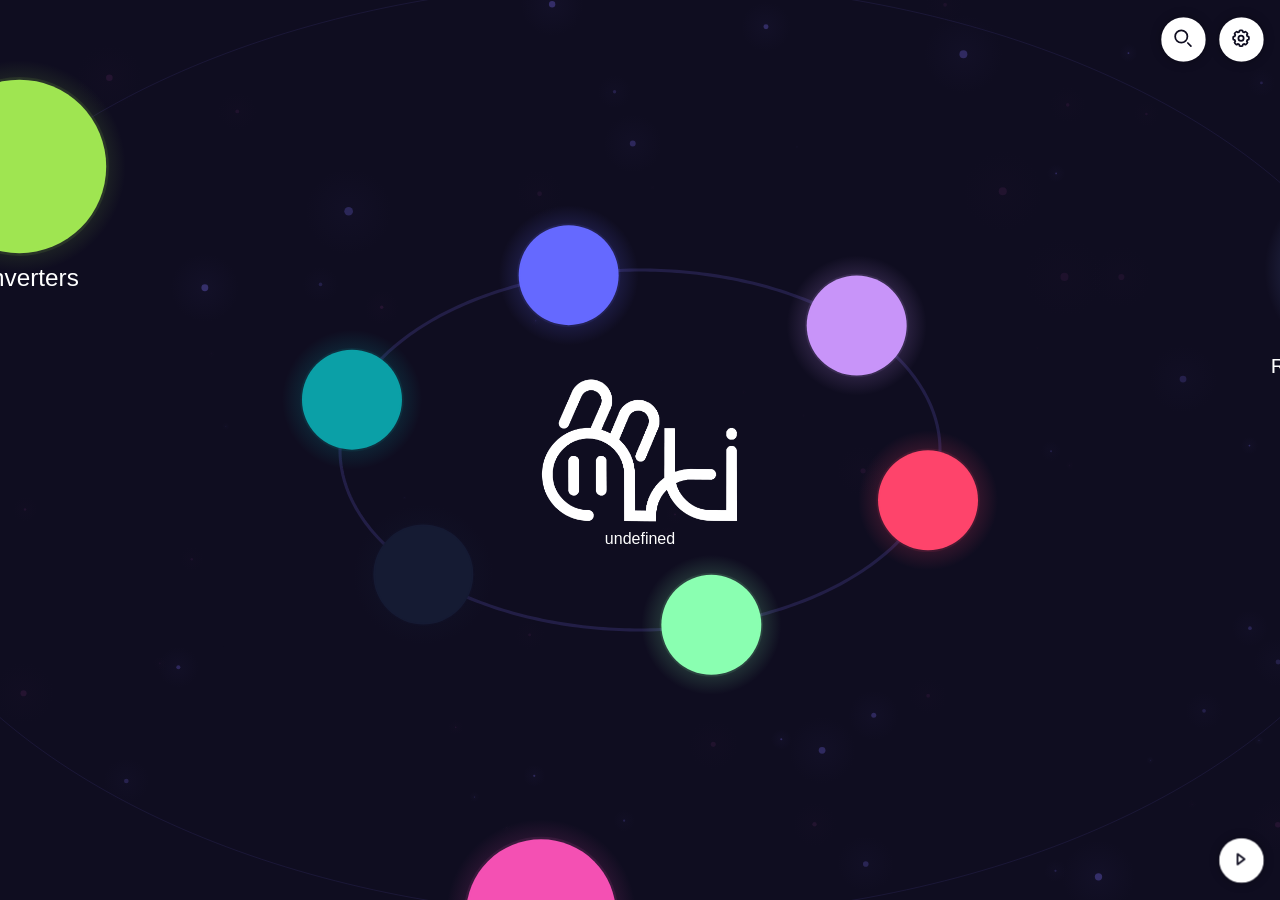
==== commit 8cc1cb43: "Change line endings from 'LF' to 'CRLF" ====
--- a/index.html
+++ b/index.html
@@ -11,7 +11,7 @@
     <meta property="og:type" content="website">
     <meta property="og:site_name" content="Fyberverse">
     <meta property="og:title" content="Fyberverse">
-    <meta property="og:image" content="https://artifyber.xyz/images/temp3.png">
+    <meta property="og:image" content="https://jonaykon.github.io/fyberverse/images/temp3.png">
     <meta property="og:description" content="Welcome to the Fyberverse!">
     <meta property="og:url" content="https://blurplebun.github.io/">
     <link rel="stylesheet" href="style.css">
@@ -91,6 +91,15 @@
 
         <div id="UIPanelBottom" class="hidden">
 
+            <div id="downloadingAssets" class="hidden" style="display: flex;">
+                <div id="loadingProgress">
+                    Loading...
+                </div>
+                <div style="width: 48px; height: 48px; position: relative;">
+                    <img src="icons/loading.gif" style="position: absolute; top: -14px; left: -14px; height: 76px;">
+                </div>
+            </div>
+
             <!-- play bgm button -->
             <button id="playBgmBtn" class="playBgm-btn ui-btn visible" title="Play Background Music">
                 <span>
@@ -150,12 +159,12 @@
         }
     </script>
 
-    <audio id="sfxClick" src="audios/sfxClick.mp3" preload="auto"></audio>
-    <audio id="sfxLink" src="audios/sfxLink.mp3" preload="auto"></audio>
-    <audio id="sfxPageClose" src="audios/sfxPageClose.mp3" preload="auto"></audio>
-    <audio id="sfxPageOpen" src="audios/sfxPageOpen.mp3" preload="auto"></audio>
-    <audio id="sfxSwap" src="audios/sfxSwap.mp3" preload="auto"></audio>
-    <audio id="sfxWarp" src="audios/sfxWarp.mp3" preload="auto"></audio>
+    <audio id="sfxClick" src="audios/sfxClick.wav" preload="auto"></audio>
+    <audio id="sfxLink" src="audios/sfxLink.wav" preload="auto"></audio>
+    <audio id="sfxPageClose" src="audios/sfxPageClose.wav" preload="auto"></audio>
+    <audio id="sfxPageOpen" src="audios/sfxPageOpen.wav" preload="auto"></audio>
+    <audio id="sfxSwap" src="audios/sfxSwap.wav" preload="auto"></audio>
+    <audio id="sfxWarp" src="audios/sfxWarp.wav" preload="auto"></audio>
     <audio id="bgmFyberverse" src="audios/ost/fyberverse.mp3" preload="auto" loop="loop"></audio>
     <audio id="bgmDeltadim" src="audios/ost/deltadim.mp3" preload="auto" loop="loop"></audio>
     <audio id="bgmFloriverse" src="audios/ost/floriverse.mp3" preload="auto" loop="loop"></audio>
@@ -174,4 +183,4 @@
     <script src="canvas.js"></script>
 </body>
 
-</html>+</html>
--- a/style.css
+++ b/style.css
@@ -225,11 +225,20 @@
 }
 
 @font-face {
-    font-family: 'zenpen';
+    font-family: 'squaracters';
     font-weight: 800;
     font-display: swap;
-    src: url(fonts/zenpen.ttf) format('truetype');
-}
+    src: url(fonts/squaracters.ttf) format('truetype');
+}
+
+@font-face {
+    font-family: 'squaracters';
+    font-weight: 800;
+    font-display: swap;
+    src: url(fonts/squaracters.ttf) format('truetype');
+}
+
+
 
 
 
@@ -1633,15 +1642,16 @@
     font-size: 1.5rem;
 }
 
-.zenpen {
-    font-family: zenpen, Main, Ubuntu, verdana, sans-serif;
+.squaracters {
+    font-family: squaracters, Main, Ubuntu, verdana, sans-serif;
     font-size: 2rem;
 }
 
-textarea#zenpenOutput {
-    font-family: zenpen, Main, Ubuntu, verdana, sans-serif;
+textarea#squaractersOutput {
+    font-family: squaracters, Main, Ubuntu, verdana, sans-serif;
     font-size: 1.5rem;
 }
+
 
 /* copy link button */
 .copy-link {
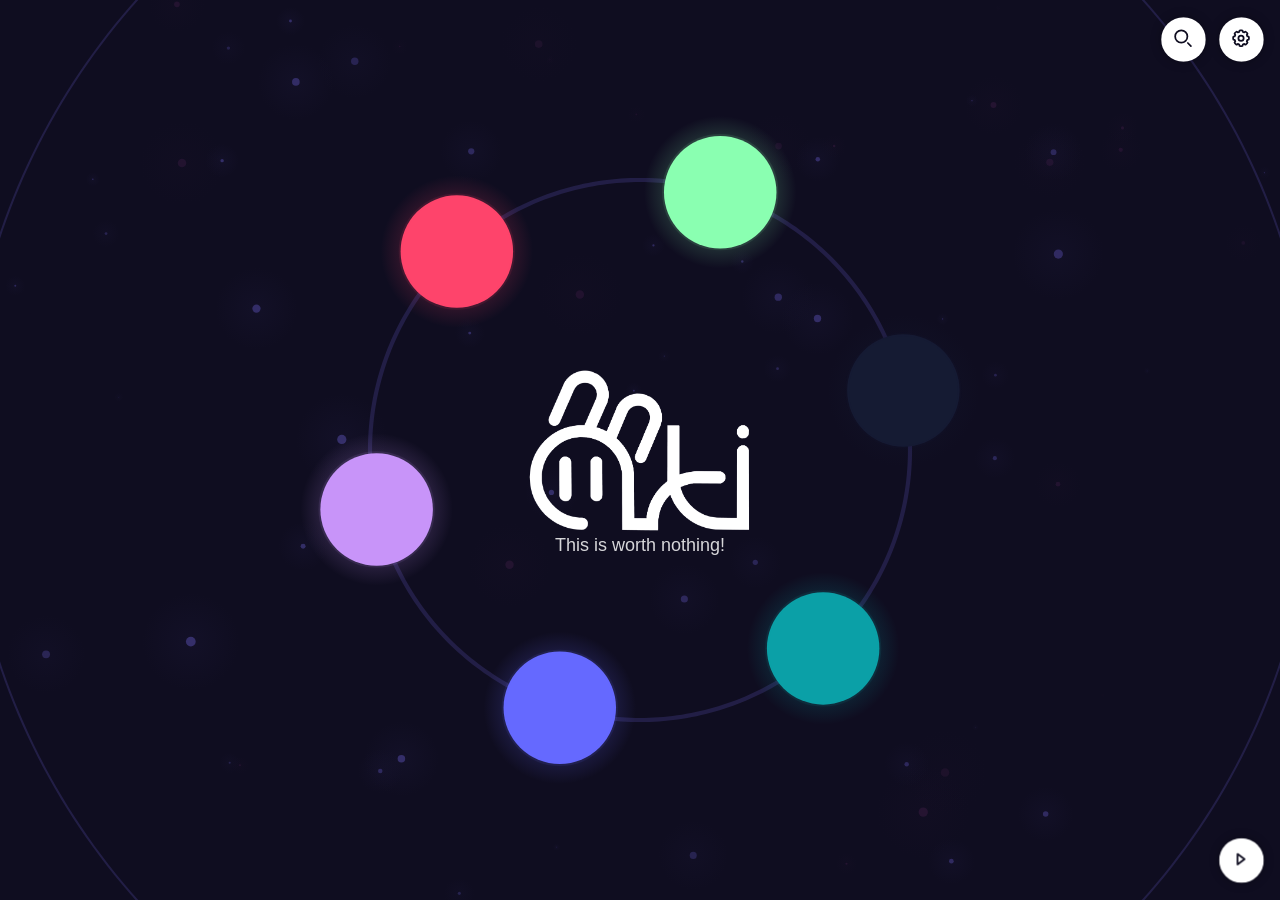
==== commit 6aab426e: "Merge branch 'main' into upstream" ====
--- a/index.html
+++ b/index.html
@@ -159,12 +159,12 @@
         }
     </script>
 
-    <audio id="sfxClick" src="audios/sfxClick.wav" preload="auto"></audio>
-    <audio id="sfxLink" src="audios/sfxLink.wav" preload="auto"></audio>
-    <audio id="sfxPageClose" src="audios/sfxPageClose.wav" preload="auto"></audio>
-    <audio id="sfxPageOpen" src="audios/sfxPageOpen.wav" preload="auto"></audio>
-    <audio id="sfxSwap" src="audios/sfxSwap.wav" preload="auto"></audio>
-    <audio id="sfxWarp" src="audios/sfxWarp.wav" preload="auto"></audio>
+    <audio id="sfxClick" src="audios/sfxClick.mp3" preload="auto"></audio>
+    <audio id="sfxLink" src="audios/sfxLink.mp3" preload="auto"></audio>
+    <audio id="sfxPageClose" src="audios/sfxPageClose.mp3" preload="auto"></audio>
+    <audio id="sfxPageOpen" src="audios/sfxPageOpen.mp3" preload="auto"></audio>
+    <audio id="sfxSwap" src="audios/sfxSwap.mp3" preload="auto"></audio>
+    <audio id="sfxWarp" src="audios/sfxWarp.mp3" preload="auto"></audio>
     <audio id="bgmFyberverse" src="audios/ost/fyberverse.mp3" preload="auto" loop="loop"></audio>
     <audio id="bgmDeltadim" src="audios/ost/deltadim.mp3" preload="auto" loop="loop"></audio>
     <audio id="bgmFloriverse" src="audios/ost/floriverse.mp3" preload="auto" loop="loop"></audio>
--- a/style.css
+++ b/style.css
@@ -44,12 +44,12 @@
 
 
     /* Layout variables */
-    --menu-radius: 200px;
+    --menu-radius: 150px;
     --menu-orbit-offset-x: 0px;
     --menu-orbit-offset-y: 0px;
     --menu-orbit-scale-x: 1;
-    --menu-orbit-scale-y: 0.6;
-    --menu-stage-scale: 1;
+    --menu-orbit-scale-y: 1;
+    --menu-stage-scale: 1.125;
     --menu-stage-rotation: 0deg;
     --menu-stage-scale-zoom: 1.5;
     --button-size: 100px;
@@ -225,10 +225,10 @@
 }
 
 @font-face {
-    font-family: 'squaracters';
+    font-family: 'zenpen';
     font-weight: 800;
     font-display: swap;
-    src: url(fonts/squaracters.ttf) format('truetype');
+    src: url(fonts/zenpen.ttf) format('truetype');
 }
 
 @font-face {
@@ -583,8 +583,9 @@
     justify-content: center;
     align-content: flex-start;
     gap: calc(var(--card-scale) * var(--card-gap));
-    margin: 20px auto 80px auto;
-    padding: calc(11px * var(--card-scale));
+    /* margin: 20px auto 80px auto; */
+    margin: 20px auto 20px auto;
+    padding: calc(22px * var(--card-scale))calc(11px * var(--card-scale));
     flex: 0 0 auto;
     max-width: calc((250px * var(--card-scale) * var(--content-view-grid-max-columns, 3)) + (var(--card-gap) * (var(--content-view-grid-max-columns, 3) - 1)));
     border: 2px solid var(--content-view-grid-outline-color);
@@ -1168,6 +1169,27 @@
     transform: scale(1.03);
 }
 
+.show-more-art {
+    flex: 0 0 auto;
+    display: flex;
+    flex-direction: column;
+    justify-content: center;
+    align-items: center;
+    width: 30%;
+    font-size: 1.5rem;
+    background: linear-gradient(to bottom, var(--detail-view-content-bg-2), var(--detail-view-content-bg));
+    border: 12px solid var(--accent2);
+    border-radius: calc(10px * var(--rounding));
+    user-select: none;
+    pointer-events: auto;
+    cursor: pointer;
+    transition: transform 0.3s ease, opacity 0.4s ease;
+}
+
+.show-more-art:hover {
+    transform: scale(1.03);
+}
+
 .character-info {
     display: flex;
     gap: 12px;
@@ -1268,6 +1290,12 @@
     margin-bottom: 10px;
     object-fit: cover;
     break-inside: avoid;
+}
+
+.container.character-gallery {
+    background: color-mix(in srgb, var(--accent2) 50%, transparent);
+    border: 2px solid var(--table-color);
+    border-radius: calc(10px * var(--rounding));
 }
 
 /* internal cards */
@@ -1642,6 +1670,16 @@
     font-size: 1.5rem;
 }
 
+.zenpen {
+    font-family: zenpen, Main, Ubuntu, verdana, sans-serif;
+    font-size: 2rem;
+}
+
+textarea#zenpenOutput {
+    font-family: zenpen, Main, Ubuntu, verdana, sans-serif;
+    font-size: 1.5rem;
+}
+
 .squaracters {
     font-family: squaracters, Main, Ubuntu, verdana, sans-serif;
     font-size: 2rem;
@@ -2021,7 +2059,8 @@
     justify-content: center;
     font-size: 1.5rem;
     cursor: pointer;
-    background: var(--detail-view-content-bg);
+    border: 12px solid var(--accent2);
+    background: linear-gradient(to bottom, var(--detail-view-content-bg-2), var(--detail-view-content-bg));
 }
 
 .snapshot.local {
